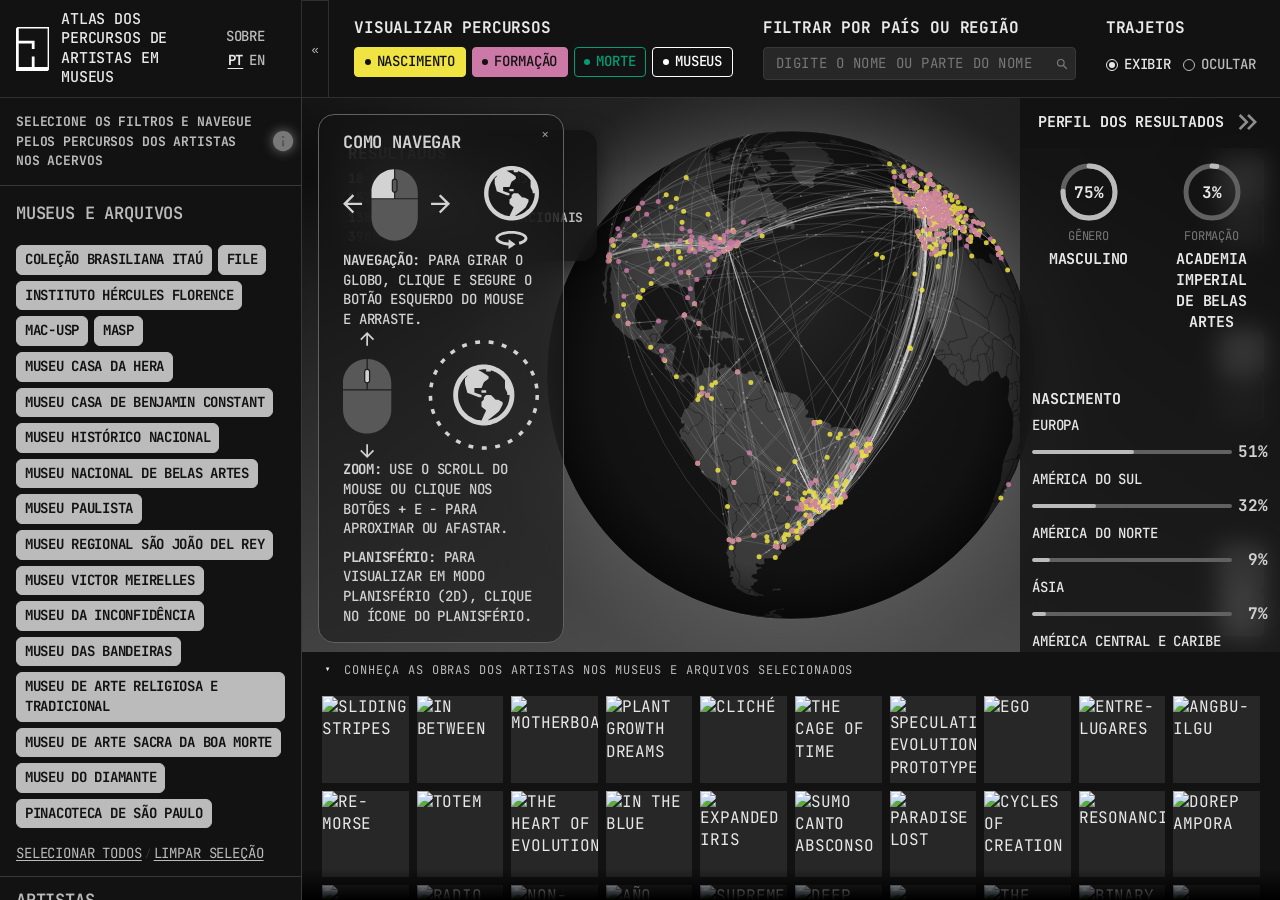
==== atlas-acervos-digitais/index.html @ a4da2c8e "build 2026-07-18.08" ====
<!DOCTYPE html>
<html lang="pt-BR">
  <head>
    <meta charset="UTF-8" />
    <meta name="viewport" content="width=device-width, initial-scale=1.0" />
    <title>Atlas dos Percursos Artísticos — Acervos Digitais e Pesquisa | FAU-USP</title>
    <meta name="description" content="Mapa interativo de criadores da base Meta-Acervos (FAU-USP). Explore nascimento, morte e local de estudo dos criadores sobre um mapa-múndi." />
    
    <!-- Open Graph / Facebook -->
    <meta property="og:type" content="website" />
    <meta property="og:url" content="https://www.acervosdigitais.fau.usp.br/atlas/" />
    <meta property="og:title" content="Atlas dos Percursos Artísticos — Acervos Digitais e Pesquisa | FAU-USP" />
    <meta property="og:description" content="Mapa interativo de criadores da base Meta-Acervos (FAU-USP). Explore nascimento, morte e local de estudo dos criadores sobre um mapa-múndi." />
    <meta property="og:image" content="https://www.acervosdigitais.fau.usp.br/atlas/mapa-3d.png" />
    <meta property="og:image:width" content="902" />
    <meta property="og:image:height" content="902" />
    
    <!-- Twitter -->
    <meta property="twitter:card" content="summary_large_image" />
    <meta property="twitter:url" content="https://www.acervosdigitais.fau.usp.br/atlas/" />
    <meta property="twitter:title" content="Atlas dos Percursos Artísticos — Acervos Digitais e Pesquisa | FAU-USP" />
    <meta property="twitter:description" content="Mapa interativo de criadores da base Meta-Acervos (FAU-USP). Explore nascimento, morte e local de estudo dos criadores sobre um mapa-múndi." />
    <meta property="twitter:image" content="https://www.acervosdigitais.fau.usp.br/atlas/mapa-3d.png" />
    
    <link rel="icon" href="https://www.acervosdigitais.fau.usp.br/wp-content/uploads/2024/02/cropped-cropped-cropped-AD_bmini-1-32x32.jpg" sizes="32x32" />
    <link rel="icon" href="https://www.acervosdigitais.fau.usp.br/wp-content/uploads/2024/02/cropped-cropped-cropped-AD_bmini-1-192x192.jpg" sizes="192x192" />
    <link rel="apple-touch-icon" href="https://www.acervosdigitais.fau.usp.br/wp-content/uploads/2024/02/cropped-cropped-cropped-AD_bmini-1-180x180.jpg" />
    <meta name="msapplication-TileImage" content="https://www.acervosdigitais.fau.usp.br/wp-content/uploads/2024/02/cropped-cropped-cropped-AD_bmini-1-270x270.jpg" />
    <link rel="preconnect" href="https://fonts.googleapis.com" />
    <link rel="preconnect" href="https://fonts.gstatic.com" crossorigin />
    <link href="https://fonts.googleapis.com/css2?family=Roboto+Mono:ital,wght@0,100..700;1,100..700&display=swap" rel="stylesheet" />
    <script type="module" crossorigin src="./assets/index-ChzCYcww.js"></script>
    <link rel="stylesheet" crossorigin href="./assets/index-DRXQv7dc.css">
  </head>
  <body>
    <div id="app"></div>
  </body>
</html>
---- atlas-acervos-digitais/assets/index-DRXQv7dc.css ----
@charset "UTF-8";@import"https://fonts.googleapis.com/css2?family=JetBrains+Mono:ital,wght@0,100..800;1,100..800&display=swap";.world-map-wrap.svelte-lo9tgu{width:100%;height:100%;overflow:hidden;position:relative}.world-map.svelte-lo9tgu{display:block;width:100%;height:100%;touch-action:none}.world-map--bg.svelte-lo9tgu{position:absolute;top:0;right:0;bottom:0;left:0;pointer-events:none}.world-map--fg.svelte-lo9tgu{position:relative;cursor:grab}.world-map--fg.svelte-lo9tgu:active{cursor:grabbing}.world-map--locked.svelte-lo9tgu{cursor:default}.world-map--fg.is-hovering.svelte-lo9tgu{cursor:pointer}.world-map--fg.is-dragging.svelte-lo9tgu{cursor:grabbing}.world-map--fg.is-morphing.svelte-lo9tgu{cursor:progress}.map-vignette.svelte-lo9tgu,.map-gradient-top.svelte-lo9tgu,.map-gradient-left.svelte-lo9tgu{position:absolute;pointer-events:none;z-index:3}.map-vignette.svelte-lo9tgu{top:0;right:0;bottom:0;left:0;background:radial-gradient(ellipse 70% 60% at 60% 50%,transparent 30%,var(--bg-vignette-left) 100%)}.map-gradient-top.svelte-lo9tgu{top:0;left:0;right:0;height:80px;background:linear-gradient(to bottom,var(--bg-vignette-top) 0%,transparent 100%);opacity:.5}.map-gradient-left.svelte-lo9tgu{top:0;left:0;bottom:0;width:200px;background:linear-gradient(to right,var(--bg-vignette-left) 0%,transparent 100%);opacity:.5}.autocomplete-section.svelte-1b0p750{border-top:1px solid var(--bg-hl);padding:.75rem 1rem;flex-shrink:0}.section-header.svelte-1b0p750{display:flex;justify-content:space-between;align-items:baseline;margin-bottom:.5rem}.section-title.svelte-1b0p750{font-size:var(--font-size-2xl);font-weight:var(--font-weight-semibold);letter-spacing:var(--letter-spacing-tight);color:var(--txt-l)}.section-subtitle.svelte-1b0p750{font-size:var(--font-size-2xs);font-weight:var(--font-weight-md);letter-spacing:var(--letter-spacing-narrow);color:var(--txt-hl)}.clear-btn.svelte-1b0p750{all:unset;font-size:var(--font-size-2xs);color:var(--txt-hl);cursor:pointer;line-height:var(--line-height-none)}.clear-btn.svelte-1b0p750:hover{color:var(--txt)}.autocomplete.svelte-1b0p750{position:relative}.autocomplete__input.svelte-1b0p750{all:unset;display:block;width:100%;box-sizing:border-box;padding:.45rem 2rem .45rem .6rem;border:1px solid var(--bg-hl);border-radius:.25rem;font-family:var(--font-family-base);font-size:var(--font-size-md);letter-spacing:var(--letter-spacing-wide);text-transform:uppercase;color:var(--neutral-40);background:var(--bg-m);cursor:text}.autocomplete__input.svelte-1b0p750::placeholder{color:var(--txt-hl);text-transform:uppercase}.autocomplete__input.svelte-1b0p750:focus{border-color:var(--txt-l);outline:none}.autocomplete__icon.svelte-1b0p750{position:absolute;right:.5rem;top:50%;transform:translateY(-50%);color:var(--txt-hl);pointer-events:none;display:flex;align-items:center;line-height:0}.autocomplete__input--active.svelte-1b0p750{background:var(--txt);color:var(--bg);border-color:var(--txt)}.autocomplete__dropdown.svelte-1b0p750{position:absolute;top:calc(100% + 2px);left:0;right:0;z-index:200;background:var(--bg);border:1px solid var(--txt-l);border-radius:.25rem;list-style:none;max-height:180px;overflow-y:auto;scrollbar-width:thin;scrollbar-color:var(--bg-hl) transparent}.autocomplete__option.svelte-1b0p750{all:unset;display:block;width:100%;box-sizing:border-box;padding:.35rem .6rem;font-size:var(--font-size-xs);letter-spacing:var(--letter-spacing-wide);text-transform:uppercase;color:var(--txt-l);cursor:pointer}.autocomplete__option.svelte-1b0p750:hover{background:var(--bg-l);color:var(--txt)}.autocomplete__option--selected.svelte-1b0p750{background:var(--txt);color:var(--bg)}.autocomplete__option--selected.svelte-1b0p750:hover{background:var(--txt-l)}.chips.svelte-1b0p750{display:flex;flex-wrap:wrap;gap:.3rem;margin-bottom:.4rem}.chip.svelte-1b0p750{display:inline-flex;align-items:center;gap:.25rem;padding:.15rem .4rem;background:var(--txt);color:var(--bg);border-radius:.2rem;font-size:var(--font-size-xs);font-family:var(--font-family-base);letter-spacing:var(--letter-spacing-wide);text-transform:uppercase;line-height:var(--line-height-normal)}.chip__remove.svelte-1b0p750{all:unset;font-size:var(--font-size-2xs);cursor:pointer;opacity:.7;line-height:var(--line-height-none)}.chip__remove.svelte-1b0p750:hover{opacity:1}.header-bar.svelte-oiwvqb{display:flex;align-items:flex-start;gap:30px;flex:1;flex-wrap:nowrap;min-width:0}.header-section.svelte-oiwvqb{display:flex;flex-direction:column;gap:8px;flex-shrink:0}.header-section--locality.svelte-oiwvqb{flex:0 1 345px;min-width:150px;flex-shrink:1;width:100%}.header-section__label.svelte-oiwvqb{font-size:var(--font-size-xl);font-weight:var(--font-weight-bold);line-height:var(--line-height-normal);letter-spacing:var(--letter-spacing-tight);color:var(--chrome-txt);white-space:nowrap}.header-bar__pills.svelte-oiwvqb{display:flex;align-items:center;gap:6px}.pill.svelte-oiwvqb{all:unset;display:inline-flex;align-items:center;gap:6px;padding:.25rem .6rem;border-radius:.25rem;border:1.5px solid var(--accent);font-family:var(--font-family-base);font-weight:var(--font-weight-medium);font-size:var(--font-size-md);line-height:var(--line-height-normal);letter-spacing:var(--letter-spacing-tight);color:var(--accent);cursor:pointer;white-space:nowrap;transition:background .12s,color .12s,border-color .12s;box-sizing:border-box}.pill.svelte-oiwvqb:not(.pill--active):hover{border-color:var(--accent-hover);color:var(--accent-hover)}.pill.svelte-oiwvqb:not(.pill--active):hover .pill__dot:where(.svelte-oiwvqb){background:var(--accent-hover)}.pill--active.svelte-oiwvqb{background-color:var(--accent);border-color:var(--accent);color:var(--color-black)}.pill--active.svelte-oiwvqb:hover{background-color:var(--accent-hover);border-color:var(--accent-hover);color:var(--color-black)}.pill--active.svelte-oiwvqb .pill__dot:where(.svelte-oiwvqb){background:var(--color-black)}.pill__dot.svelte-oiwvqb{width:6px;height:6px;border-radius:50%;background:var(--accent);flex-shrink:0;transition:background .12s}.header-bar__locality.svelte-oiwvqb{display:flex;align-items:center;gap:6px}.header-bar__locality.svelte-oiwvqb .autocomplete-section{border-top:none;padding:0}.header-bar__locality.svelte-oiwvqb .section-header{display:none}.header-bar__locality.svelte-oiwvqb .autocomplete__input{font-size:var(--font-size-md);padding:.35rem .75rem}.locality-clear.svelte-oiwvqb{all:unset;cursor:pointer;color:var(--chrome-txt-l);font-size:var(--font-size-md);line-height:1;flex-shrink:0}.locality-clear.svelte-oiwvqb:hover{color:var(--chrome-txt)}.trajectory-group.svelte-oiwvqb{display:flex;align-items:center;gap:12px;margin-top:8px}.trajectory-option.svelte-oiwvqb{all:unset;display:inline-flex;align-items:center;gap:6px;font-family:var(--font-family-base);font-weight:var(--font-weight-medium);font-size:var(--font-size-md);line-height:var(--line-height-normal);letter-spacing:var(--letter-spacing-tight);text-transform:uppercase;color:var(--chrome-txt-l);cursor:pointer;white-space:nowrap}.trajectory-option.svelte-oiwvqb:hover,.trajectory-option--active.svelte-oiwvqb{color:var(--chrome-txt)}.trajectory-dot.svelte-oiwvqb{position:relative;width:12px;height:12px;border-radius:50%;border:1.5px solid var(--txt-l);box-sizing:border-box;background:transparent;flex-shrink:0;transition:border-color .12s,background .12s}.trajectory-dot.svelte-oiwvqb:after{content:"";position:absolute;top:2px;right:2px;bottom:2px;left:2px;border-radius:50%;background:transparent;transition:background .12s}.trajectory-option--active:where(.svelte-oiwvqb) .trajectory-dot.svelte-oiwvqb{border-color:currentColor}.trajectory-option--active:where(.svelte-oiwvqb) .trajectory-dot.svelte-oiwvqb:after{background:currentColor}.mobile-header.svelte-olbu9h{display:flex;align-items:center;gap:12px;height:var(--menu-height);padding:0 20px;background:var(--chrome-bg);border-bottom:1px solid rgba(255,255,255,.12);flex-shrink:0}.mobile-header__logo.svelte-olbu9h{height:40px;width:auto;display:block;flex-shrink:0}.mobile-header__brand-text.svelte-olbu9h{display:flex;flex-direction:column;gap:2px;flex:1;min-width:0}.mobile-header__title.svelte-olbu9h{font-size:var(--font-size-sm);font-weight:var(--font-weight-bold);line-height:var(--line-height-snug);letter-spacing:var(--letter-spacing-tight);color:var(--chrome-txt);white-space:normal;overflow:hidden;text-overflow:ellipsis;max-width:180px}.mobile-header__actions.svelte-olbu9h{display:flex;flex-direction:column;align-items:flex-end;gap:4px;flex-shrink:0}.mobile-header__action-btn.svelte-olbu9h{all:unset;font-size:var(--font-size-sm);font-weight:var(--font-weight-medium);line-height:var(--line-height-normal);letter-spacing:var(--letter-spacing-tight);color:var(--chrome-txt-l);cursor:pointer;white-space:nowrap}.mobile-header__action-btn.svelte-olbu9h:hover{color:var(--chrome-txt)}.mobile-header__lang.svelte-olbu9h{display:flex;gap:6px}.mobile-header__lang-btn.svelte-olbu9h{all:unset;font-size:var(--font-size-sm);font-weight:var(--font-weight-medium);letter-spacing:var(--letter-spacing-tight);color:var(--chrome-txt-l);cursor:pointer}.mobile-header__lang-btn.svelte-olbu9h:hover{color:var(--chrome-txt)}.mobile-header__lang-btn--active.svelte-olbu9h{color:var(--chrome-txt);font-weight:var(--font-weight-bold);text-decoration:underline;text-underline-offset:3px}.filter-accordion.svelte-2ofwc{display:flex;flex-direction:column;width:100%;background:var(--bg)}.accordion-section.svelte-2ofwc{display:flex;flex-direction:column;border-bottom:1px solid var(--bg-hl)}.accordion-section.svelte-2ofwc.accordion-section--open{flex:1;min-height:0}.accordion-header.svelte-2ofwc{all:unset;box-sizing:border-box;display:flex;align-items:center;justify-content:space-between;gap:12px;height:52px;flex-shrink:0;padding:0 20px;cursor:pointer;background:var(--bg);transition:background .12s}.accordion-header.svelte-2ofwc:hover{background:var(--bg-l)}.accordion-header__label.svelte-2ofwc{font-family:var(--font-family-base);font-size:var(--font-size-sm);font-weight:var(--font-weight-bold);letter-spacing:.02em;text-transform:uppercase;color:var(--txt);white-space:nowrap;overflow:hidden;text-overflow:ellipsis}.accordion-header__toggle.svelte-2ofwc{display:flex;align-items:center;justify-content:center;width:24px;height:24px;flex-shrink:0;border:1px solid var(--txt-l);border-radius:50%;color:var(--txt-l);position:relative}.accordion-header.svelte-2ofwc:hover .accordion-header__toggle:where(.svelte-2ofwc){border-color:var(--txt);color:var(--txt)}.icon-plus.svelte-2ofwc,.icon-minus.svelte-2ofwc{position:relative;width:10px;height:10px;display:block}.icon-plus.svelte-2ofwc:before,.icon-plus.svelte-2ofwc:after,.icon-minus.svelte-2ofwc:before{content:"";position:absolute;background:currentColor}.icon-plus.svelte-2ofwc:before,.icon-minus.svelte-2ofwc:before{top:50%;left:0;width:100%;height:1.5px;transform:translateY(-50%)}.icon-plus.svelte-2ofwc:after{left:50%;top:0;height:100%;width:1.5px;transform:translate(-50%)}.accordion-panel.svelte-2ofwc{flex:1;min-height:0;overflow-y:auto;scrollbar-width:thin;scrollbar-color:var(--bg-hl) transparent}.toggle-group.svelte-1539pur{display:flex;flex-wrap:wrap;gap:6px}.toggle-group--list.svelte-1539pur{flex-wrap:nowrap;flex-direction:column;overflow-y:auto;scrollbar-width:thin;scrollbar-color:var(--bg-hl) transparent;padding:.75rem 1rem}.pill.svelte-1539pur{all:unset;display:inline-block;padding:.25rem .5rem;border-radius:.375rem;border:1.5px solid var(--pill-bg);color:var(--pill-bg);font-size:var(--font-size-md);font-weight:var(--font-weight-bold);letter-spacing:var(--letter-spacing-tighter);cursor:pointer;box-sizing:border-box;transition:background .1s,color .1s,border-color .1s}.pill.svelte-1539pur:hover{border-color:var(--pill-bgh);color:var(--pill-bgh)}.pill--dim.svelte-1539pur{opacity:.32}.pill.svelte-1539pur:disabled{cursor:not-allowed}.pill.svelte-1539pur:disabled:hover{border-color:var(--pill-bg);color:var(--pill-bg)}.toggle-group--list.svelte-1539pur .pill:where(.svelte-1539pur){width:100%;text-align:left}.pill--active.svelte-1539pur{background:var(--pill-bg);border-color:var(--pill-bg);color:var(--pill-txt)}.pill--active.svelte-1539pur:hover{background:var(--pill-bgh);border-color:var(--pill-bgh);color:var(--pill-txt)}.acervo-filter.svelte-10y05q2{display:flex;flex-direction:column}.acervo-filter.svelte-10y05q2 .toggle-group{padding:.75rem 1rem}.acervo-filter__header.svelte-10y05q2{padding:1rem 1rem .5rem;flex-shrink:0}.acervo-filter__title.svelte-10y05q2{font-size:var(--font-size-2xl);font-weight:var(--font-weight-semibold);letter-spacing:var(--letter-spacing-tight);color:var(--txt-l)}.acervo-filter__shortcuts.svelte-10y05q2{display:flex;align-items:center;gap:3px;padding:.25rem 1rem .75rem}.shortcut.svelte-10y05q2{all:unset;font-size:var(--font-size-md);letter-spacing:var(--letter-spacing-tight);color:var(--txt-l);cursor:pointer;text-decoration:underline;text-underline-offset:2px}.shortcut.svelte-10y05q2:hover{color:var(--txt)}.shortcut-sep.svelte-10y05q2{font-size:var(--font-size-2xs);color:var(--bg-hl)}.gender-filter.svelte-1d5uw5d{border-top:1px solid var(--bg-hl);padding:.75rem 1rem;flex-shrink:0}.section-header.svelte-1d5uw5d{margin-bottom:.5rem}.section-title.svelte-1d5uw5d{font-size:var(--font-size-2xl);font-weight:var(--font-weight-semibold);letter-spacing:var(--letter-spacing-tight);color:var(--txt-l)}.sidebar-filters.svelte-6o5ral{display:flex;flex-direction:column;flex:1;min-height:0;overflow-y:auto;scrollbar-width:thin;scrollbar-color:var(--bg-hl) transparent}.projection-toggle.svelte-1pvs2dz{display:flex;flex-direction:column;gap:2px;pointer-events:none}.map-btn.svelte-1pvs2dz{width:44px;height:44px;display:flex;align-items:center;justify-content:center;background:transparent;border:2px solid var(--neutral-10);border-radius:5.4px;color:var(--neutral-10);cursor:pointer;pointer-events:auto;transition:color .12s,border-color .12s,background-color .12s;-webkit-backdrop-filter:blur(3.6px);backdrop-filter:blur(3.6px)}.map-btn.svelte-1pvs2dz:hover{color:var(--neutral-30);border-color:var(--neutral-30)}.map-btn--active.svelte-1pvs2dz{background:var(--neutral-10);border-color:var(--neutral-10);color:var(--color-black)}.map-btn--active.svelte-1pvs2dz:hover{background:var(--neutral-30);border-color:var(--neutral-30);color:var(--color-black)}.zoom-buttons.svelte-j3q18o{display:flex;flex-direction:column;gap:2px;pointer-events:none}.zoom-btn.svelte-j3q18o{width:44px;height:44px;display:flex;align-items:center;justify-content:center;background:var(--color-white);border:none;border-radius:5.28px;color:var(--color-black);cursor:pointer;pointer-events:auto;backdrop-filter:blur(3.52px);-webkit-backdrop-filter:blur(3.52px);transition:background .12s}.zoom-btn.svelte-j3q18o:hover{background:var(--neutral-30)}.zoom-btn.svelte-j3q18o:active{background:var(--neutral-10)}.sidebar.svelte-181dlmc{width:var(--sidebar-width, 365px);flex-shrink:0;border-right:1px solid var(--bg-hl);background:var(--bg-side);display:flex;flex-direction:column;position:relative}@media(min-width:760px){.sidebar.svelte-181dlmc{transition:width .2s ease-out,border-color .2s;overflow:visible}.sidebar.svelte-181dlmc:not(.sidebar--open){width:0;border-right-color:transparent}}@media(max-width:759px){.sidebar.svelte-181dlmc{position:fixed;top:0;right:0;bottom:0;left:0;width:280px;z-index:100;transform:translate(-100%);transition:transform .2s ease-out;border-right:1px solid var(--bg-hl);box-shadow:0 2px 8px #00000026}.sidebar.svelte-181dlmc.sidebar--open{transform:translate(0)}}.sidebar__inner.svelte-181dlmc{flex:1;min-width:0;min-height:0;overflow:hidden;display:flex;flex-direction:column}.sidebar__brand.svelte-181dlmc{display:flex;align-items:center;gap:12px;height:var(--menu-height);padding:0 0 0 16px;background:var(--chrome-bg);border-bottom:1px solid rgba(255,255,255,.12);flex-shrink:0}.sidebar__logo.svelte-181dlmc{height:44px;width:auto;display:block;flex-shrink:0}.sidebar__brand-text.svelte-181dlmc{display:flex;flex-direction:column;gap:2px;flex:1;min-width:0;text-decoration:none}.sidebar__brand-title.svelte-181dlmc{font-size:var(--font-size-lg);font-weight:var(--font-weight-medium);line-height:var(--line-height-snug);letter-spacing:var(--letter-spacing-tight);color:var(--chrome-txt)}.sidebar__brand-actions.svelte-181dlmc{display:flex;flex-direction:column;align-items:flex-end;gap:4px;flex-shrink:0;margin-right:36px}.sidebar__action-btn.svelte-181dlmc{all:unset;font-size:var(--font-size-md);font-weight:var(--font-weight-medium);line-height:var(--line-height-normal);letter-spacing:var(--letter-spacing-tight);color:var(--chrome-txt-l);cursor:pointer;white-space:nowrap}.sidebar__action-btn.svelte-181dlmc:hover{color:var(--chrome-txt)}.sidebar__lang.svelte-181dlmc{display:flex;gap:6px}.sidebar__lang-btn.svelte-181dlmc{all:unset;font-size:var(--font-size-md);font-weight:var(--font-weight-medium);letter-spacing:var(--letter-spacing-tight);color:var(--chrome-txt-l);cursor:pointer}.sidebar__lang-btn.svelte-181dlmc:hover{color:var(--chrome-txt)}.sidebar__lang-btn--active.svelte-181dlmc{color:var(--chrome-txt);font-weight:var(--font-weight-bold);text-decoration:underline;text-underline-offset:3px}.sidebar__header.svelte-181dlmc{display:none;position:sticky;top:0;background:var(--bg);border-bottom:1px solid var(--bg-hl);z-index:10;padding:.5rem}@media(max-width:759px){.sidebar__header.svelte-181dlmc{display:flex;align-items:center;justify-content:flex-end}}.sidebar__close.svelte-181dlmc{background:none;border:none;font-size:var(--font-size-2xl);color:var(--txt);cursor:pointer;padding:.5rem .75rem;display:flex;align-items:center;justify-content:center}.sidebar__close.svelte-181dlmc:hover{opacity:.7}.sidebar__intro.svelte-181dlmc{display:none;align-items:center;gap:0;border-bottom:1px solid var(--bg-hl);flex-shrink:0}@media(min-width:760px){.sidebar__intro.svelte-181dlmc{display:flex}}.sidebar__description.svelte-181dlmc{font-family:var(--font-family-base);font-size:var(--font-size-sm);font-weight:var(--font-weight-bold);line-height:var(--line-height-relaxed);letter-spacing:var(--letter-spacing-tight);color:var(--txt-l);text-transform:uppercase;margin:0;flex:1;padding:.875rem 0 .875rem 1rem}.sidebar__info-btn.svelte-181dlmc{all:unset;font-size:var(--font-size-md);color:var(--txt-hl);cursor:pointer;line-height:var(--line-height-none);display:flex;align-items:center;justify-content:center;width:28px;flex-shrink:0;padding:.875rem .25rem}.sidebar__info-btn.svelte-181dlmc:hover{color:var(--txt)}.sidebar__info-btn--active.svelte-181dlmc svg{filter:drop-shadow(0 0 6px var(--txt-hl))}.sidebar__collapse-btn.svelte-181dlmc{position:absolute;right:-28px;top:0;height:var(--menu-height);width:28px;background:var(--chrome-bg);border:1px solid rgba(255,255,255,.12);border-radius:0;color:var(--chrome-txt-l);cursor:pointer;display:flex;align-items:center;justify-content:center;font-size:var(--font-size-sm);z-index:10;flex-shrink:0}@media(max-width:759px){.sidebar__collapse-btn.svelte-181dlmc{display:none}}.sidebar__collapse-btn.svelte-181dlmc:hover{color:var(--chrome-txt);border-color:#ffffff4d}.sidebar__content.svelte-181dlmc{display:flex;flex-direction:column;flex:1;overflow-y:auto;scrollbar-width:thin;scrollbar-color:var(--bg-hl) transparent}.artist-card.svelte-i7ent7{position:absolute;bottom:calc(var(--artwork-strip-inset, 0px) + 16px);right:16px;z-index:20;width:360px;max-width:calc(100vw - 32px);max-height:calc(100vh - var(--menu-height) - var(--artwork-strip-inset, 0px) - 32px);display:flex;flex-direction:column;background:var(--bg-c);color:var(--txt);border:1px solid var(--bg-hl);box-shadow:0 8px 24px #00000080;-webkit-backdrop-filter:blur(10px);backdrop-filter:blur(10px);border-radius:16px;overflow:hidden}.artist-card__header.svelte-i7ent7{display:flex;align-items:flex-start;justify-content:space-between;gap:8px;padding:14px 14px 10px;flex-shrink:0}.artist-card__name.svelte-i7ent7{margin:0;font-size:var(--font-size-2xl);font-weight:var(--font-weight-bold);letter-spacing:var(--letter-spacing-tight);line-height:var(--line-height-tight)}.artist-card__close.svelte-i7ent7{all:unset;color:var(--txt-hl);font-size:var(--font-size-2xl);line-height:var(--line-height-none);cursor:pointer;flex-shrink:0;margin-top:1px}.artist-card__close.svelte-i7ent7:hover{color:var(--txt)}.artist-card__body.svelte-i7ent7{padding:0 14px 14px;overflow-y:auto;scrollbar-width:thin;scrollbar-color:var(--bg-hl) transparent}.section.svelte-i7ent7{padding:10px 0}.section__label.svelte-i7ent7{margin:0 0 5px;font-size:var(--font-size-xl);font-weight:var(--font-weight-bold);letter-spacing:var(--letter-spacing-tight);text-transform:uppercase;color:var(--txt-hl)}.section__row.svelte-i7ent7{display:flex;align-items:flex-start;justify-content:space-between;gap:8px}.section__left.svelte-i7ent7{display:flex;align-items:flex-start;gap:6px;min-width:0}.section__dot.svelte-i7ent7{flex-shrink:0;font-size:var(--font-size-xs);margin-top:3px;line-height:var(--line-height-none)}.section__text.svelte-i7ent7{margin:0;font-size:var(--font-size-lg);font-weight:var(--font-weight-regular);letter-spacing:var(--letter-spacing-tight);color:var(--txt);line-height:var(--line-height-normal)}.section__right.svelte-i7ent7{display:flex;flex-direction:column;align-items:flex-end;gap:4px;flex-shrink:0;padding-top:2px}.section__precision-label.svelte-i7ent7{font-size:var(--font-size-xs);font-weight:var(--font-weight-bold);letter-spacing:var(--letter-spacing-tight);text-transform:uppercase;color:var(--confidence-alta);white-space:nowrap;line-height:var(--line-height-normal);text-align:right}.badge.svelte-i7ent7{font-size:var(--font-size-xs);font-weight:var(--font-weight-bold);letter-spacing:var(--letter-spacing-tight);text-transform:uppercase;padding:3px 12px;height:18.7px;border-radius:68px;border:1px solid;white-space:nowrap;line-height:var(--line-height-normal);box-sizing:border-box;display:inline-flex;align-items:center}.artwork-list.svelte-i7ent7{list-style:none;margin:0;padding:0}.artwork.svelte-i7ent7{margin-bottom:5px;font-size:var(--font-size-md);font-weight:var(--font-weight-regular);letter-spacing:var(--letter-spacing-tight);line-height:var(--line-height-normal);color:var(--txt-l)}.artwork.svelte-i7ent7 a:where(.svelte-i7ent7){color:var(--txt-l);text-decoration:underline;text-underline-offset:2px}.artwork.svelte-i7ent7 a:where(.svelte-i7ent7):hover{color:var(--txt)}.artwork__title.svelte-i7ent7{text-decoration:underline;text-underline-offset:2px}.artwork__museum.svelte-i7ent7{color:var(--txt-hl)}.confidence-disclaimer.svelte-i7ent7{margin:8px 0 0;font-size:var(--font-size-2xs);font-weight:var(--font-weight-medium);letter-spacing:var(--letter-spacing-tight);text-transform:uppercase;color:var(--disclaimer);line-height:var(--line-height-normal)}.artwork-strip.svelte-jcf2wa{position:absolute;left:0;right:0;bottom:0;background:var(--bg);color:var(--txt);pointer-events:auto;height:auto;max-height:248px;display:flex;flex-direction:column;overflow:hidden;box-sizing:border-box;z-index:5;transition:height .2s ease-out}.artwork-strip--collapsed.svelte-jcf2wa{height:36px}.artwork-strip--mobile.svelte-jcf2wa{left:auto;right:12px;bottom:12px;width:auto;max-width:calc(100% - 24px);border-radius:8px;border:1px solid var(--bg-hl);box-shadow:0 6px 20px #00000073;height:65px}.artwork-strip--mobile.artwork-strip--collapsed.svelte-jcf2wa{height:31px}.artwork-strip--mobile.svelte-jcf2wa .artwork-strip__header:where(.svelte-jcf2wa){height:31px;padding:0 12px;font-size:var(--font-size-xs)}.artwork-strip--mobile.svelte-jcf2wa .artwork-strip__grid:where(.svelte-jcf2wa){grid-template-columns:none;grid-auto-flow:column;grid-auto-columns:34px;padding:4px 12px 6px}.artwork-strip--mobile.svelte-jcf2wa .artwork-strip__scroll:where(.svelte-jcf2wa){overflow-x:auto;overflow-y:hidden}.artwork-strip__header.svelte-jcf2wa{all:unset;display:flex;align-items:center;gap:10px;height:36px;padding:0 20px;cursor:pointer;color:var(--txt-l);font-size:var(--font-size-xs);letter-spacing:var(--letter-spacing-wider);text-transform:uppercase;flex-shrink:0;box-sizing:border-box}.artwork-strip__header.svelte-jcf2wa:hover{color:var(--txt)}.artwork-strip__header.svelte-jcf2wa:focus-visible{outline:2px solid var(--txt);outline-offset:-2px}.artwork-strip__chevron.svelte-jcf2wa{display:inline-block;width:12px;text-align:center;color:var(--txt);transform:rotate(0);transition:transform .2s ease-out}.artwork-strip__chevron--collapsed.svelte-jcf2wa{transform:rotate(-90deg)}.artwork-strip__label.svelte-jcf2wa{white-space:nowrap;overflow:hidden;text-overflow:ellipsis}.artwork-strip__body.svelte-jcf2wa{flex:1 1 auto;overflow:hidden;display:flex;flex-direction:column}.artwork-strip__scroll.svelte-jcf2wa{position:relative;flex:1 1 auto;overflow-y:auto;overflow-x:hidden;scrollbar-width:thin;scrollbar-color:var(--bg-hl) transparent}.artwork-strip__scroll.svelte-jcf2wa:after{content:"";position:sticky;bottom:0;left:0;right:0;display:block;height:50px;margin-top:-50px;background:linear-gradient(180deg,#0000 38.46%,#000);pointer-events:none;opacity:1;transition:opacity .12s linear}.artwork-strip__scroll.svelte-jcf2wa.artwork-strip__scroll--at-bottom:after{opacity:0}.artwork-strip__grid.svelte-jcf2wa{display:grid;grid-template-columns:repeat(auto-fill,minmax(80px,1fr));gap:8px;padding:8px 20px 16px;margin:0;list-style:none}.artwork.svelte-jcf2wa{aspect-ratio:1 / 1}.artwork__btn.svelte-jcf2wa{all:unset;display:block;width:100%;height:100%;cursor:pointer;box-sizing:border-box}.artwork__btn.svelte-jcf2wa:hover .artwork__img:where(.svelte-jcf2wa){outline:2px solid var(--txt)}.artwork__btn.svelte-jcf2wa:focus-visible{outline:2px solid var(--txt);outline-offset:2px}.artwork__img.svelte-jcf2wa{width:100%;height:100%;object-fit:cover;background:var(--bg-l);display:block;transition:outline .1s,opacity .18s}.artwork__img.svelte-jcf2wa.artwork__img--loaded{animation:svelte-jcf2wa-artwork-fadein .18s ease-out}@keyframes svelte-jcf2wa-artwork-fadein{0%{opacity:0}to{opacity:1}}.artwork__img--placeholder.svelte-jcf2wa{display:flex;align-items:center;justify-content:center;color:var(--txt-l);font-size:var(--font-size-xs)}.artwork-tip{position:fixed;z-index:100;background:var(--bg-l);color:var(--txt);border:1px solid var(--bg-hl);border-radius:4px;padding:8px 12px;max-width:220px;pointer-events:none;font-size:var(--font-size-xs);line-height:var(--line-height-normal)}.artwork-tip p.svelte-jcf2wa{margin:0}.artwork-tip__title{font-weight:var(--font-weight-semibold);margin-bottom:2px!important}.artwork-tip__year{color:var(--txt-l)}.artwork-tip__creator{margin-top:4px!important;color:var(--txt-l);font-style:italic}.artwork-tip__museum{margin-top:2px!important;font-size:var(--font-size-xs);color:var(--txt-hl)}.map-stats.svelte-1koob5r{position:absolute;top:32px;left:32px;z-index:10;display:flex;flex-direction:column;gap:0;pointer-events:none;padding:14px;background:var(--bg-c);border-radius:16px;box-shadow:0 8px 24px #00000080;-webkit-backdrop-filter:blur(10px);backdrop-filter:blur(10px);overflow:hidden;font-family:var(--font-family-base);font-style:normal;font-weight:var(--font-weight-bold);font-size:var(--font-size-sm);line-height:var(--line-height-relaxed);text-transform:uppercase;color:var(--txt-l)}.map-stats__title.svelte-1koob5r{margin:0 0 4px;font-size:var(--font-size-xl);line-height:var(--line-height-snug);text-transform:uppercase}[data-theme=light] .map-stats.svelte-1koob5r{color:#000000a3}.map-stats__line.svelte-1koob5r{margin:0}@media(max-width:768px){.map-stats.svelte-1koob5r{top:16px;left:16px;font-size:var(--font-size-xs)}.map-stats__title.svelte-1koob5r{font-size:var(--font-size-lg)}}.profile-panel.svelte-17u2s6b{position:absolute;top:0;right:0;width:260px;background:var(--bg-c);backdrop-filter:blur(12px);-webkit-backdrop-filter:blur(12px);overflow:hidden;z-index:10;font-family:var(--font-family-base);line-height:var(--line-height-normal);letter-spacing:var(--letter-spacing-tight);pointer-events:auto;max-height:calc(100% - var(--artwork-strip-inset, 0px))}.profile-panel--collapsed.svelte-17u2s6b{border-bottom-left-radius:14px;border-bottom:1px solid var(--bg-hl);border-left:1px solid var(--bg-hl);background:var(--bg-c);backdrop-filter:none;-webkit-backdrop-filter:none}.profile-panel__header.svelte-17u2s6b{display:flex;align-items:center;justify-content:center;width:100%;padding:14.4px 18px 14.4px 13px;background:var(--bg-c);border:none;color:var(--txt);font-family:var(--font-family-base);font-size:var(--font-size-lg);font-weight:var(--font-weight-bold);line-height:var(--line-height-normal);letter-spacing:var(--letter-spacing-tight);text-transform:uppercase;cursor:pointer;white-space:nowrap;gap:14.4px}.profile-panel__header.svelte-17u2s6b:hover{background:var(--bg)}.profile-panel__title.svelte-17u2s6b{font-family:var(--font-family-base);font-size:var(--font-size-lg);font-weight:var(--font-weight-bold);color:var(--txt);letter-spacing:var(--letter-spacing-tight);margin:0}.profile-panel__chevron.svelte-17u2s6b{font-size:var(--font-size-xs);flex-shrink:0}.profile-panel__chevron--open.svelte-17u2s6b{transform:scaleX(-1)}.profile-panel__content.svelte-17u2s6b{padding:12px;display:flex;flex-direction:column;gap:12px;max-height:calc(100vh - 148px - var(--artwork-strip-inset, 0px));overflow-y:auto;scrollbar-width:thin;scrollbar-color:var(--bg-hl) transparent}.profile-panel__empty.svelte-17u2s6b{font-size:var(--font-size-xs);color:var(--txt-hl);text-align:center;padding:10px 0}.profile-panel__donuts.svelte-17u2s6b{display:flex;gap:10px;justify-content:space-between;align-items:flex-start}.profile-panel__donut-item.svelte-17u2s6b{display:flex;flex-direction:column;align-items:center;gap:4px;flex:1}.donut-pct{font-size:var(--font-size-xl);font-weight:var(--font-weight-bold);font-family:inherit}.profile-panel__donut-label.svelte-17u2s6b{font-size:var(--font-size-xs);font-weight:var(--font-weight-regular);letter-spacing:var(--letter-spacing-tight);text-transform:uppercase;color:var(--txt-hl);margin:0}.profile-panel__donut-value.svelte-17u2s6b{font-size:var(--font-size-lg);font-weight:var(--font-weight-bold);letter-spacing:var(--letter-spacing-tight);text-transform:uppercase;color:var(--txt);margin:0;text-align:center;max-width:80px;word-break:break-word;-webkit-hyphens:auto;hyphens:auto}.profile-panel__bars-section.svelte-17u2s6b{display:flex;flex-direction:column;gap:6px}.profile-panel__bars-title.svelte-17u2s6b{font-size:var(--font-size-lg);font-weight:var(--font-weight-bold);letter-spacing:var(--letter-spacing-tight);text-transform:uppercase;color:var(--txt);padding-top:44px}.profile-panel__bar-item.svelte-17u2s6b{display:flex;flex-direction:column;gap:6px}.profile-panel__bar-label.svelte-17u2s6b{font-size:var(--font-size-md);font-weight:var(--font-weight-medium);letter-spacing:var(--letter-spacing-tight);text-transform:uppercase;color:var(--txt)}.profile-panel__bar-row.svelte-17u2s6b{display:flex;align-items:center;gap:6px}.profile-panel__bar-track.svelte-17u2s6b{flex:1;height:4px;background:var(--neutral-70);border-radius:2px;overflow:hidden}.profile-panel__bar-fill.svelte-17u2s6b{height:100%;background:var(--neutral-30);border-radius:2px;transition:width .3s ease-out}.profile-panel__bar-pct.svelte-17u2s6b{font-size:var(--font-size-xl);font-weight:var(--font-weight-bold);color:var(--neutral-20);white-space:nowrap;min-width:30px;text-align:right}.profile-panel__disclaimer.svelte-17u2s6b{font-size:var(--font-size-2xs);font-weight:var(--font-weight-medium);font-family:var(--font-family-base);letter-spacing:var(--letter-spacing-tight);line-height:var(--line-height-normal);text-transform:uppercase;color:var(--neutral-40);margin:0;padding-top:12px;border-top:1px solid var(--bg-hl)}@media(max-width:1024px){.profile-panel.svelte-17u2s6b{width:100%;max-width:100%;backdrop-filter:none;-webkit-backdrop-filter:none}.profile-panel__header.svelte-17u2s6b{padding:12px 12.8px;gap:12px;font-size:12px}.profile-panel__title.svelte-17u2s6b{font-size:12px}.profile-panel__chevron.svelte-17u2s6b{width:15px;height:15px}.profile-panel__content.svelte-17u2s6b{padding:12px;gap:12px;max-height:calc(100vh - 120px)}.profile-panel__donuts.svelte-17u2s6b{gap:8px}.profile-panel__donut-item.svelte-17u2s6b{gap:3px}.donut-pct{font-size:14px}.profile-panel__donut-label.svelte-17u2s6b{font-size:10px}.profile-panel__donut-value.svelte-17u2s6b{font-size:12px;max-width:70px}.profile-panel__bars-section.svelte-17u2s6b{gap:5px}.profile-panel__bars-title.svelte-17u2s6b{font-size:12px;padding-top:12px}.profile-panel__bar-item.svelte-17u2s6b{gap:4px}.profile-panel__bar-label.svelte-17u2s6b{font-size:11px}.profile-panel__bar-row.svelte-17u2s6b{gap:5px}.profile-panel__bar-pct.svelte-17u2s6b{font-size:12px;min-width:25px}.profile-panel__bar-track.svelte-17u2s6b{height:3px}}@media(max-width:640px){.profile-panel.svelte-17u2s6b{display:none}}.tutorial-box.svelte-1u2v1dz{pointer-events:auto;position:relative;background:#12121280;backdrop-filter:blur(30px);-webkit-backdrop-filter:blur(30px);border:1px solid var(--neutral-70);border-radius:16px;padding:16px 24px;width:246px;display:flex;flex-direction:column;gap:9px}.tutorial-box__title.svelte-1u2v1dz{font-size:var(--font-size-2xl);font-weight:var(--font-weight-bold);line-height:var(--line-height-normal);letter-spacing:var(--letter-spacing-tight);color:var(--neutral-20);text-transform:uppercase;margin:0;padding-right:18px}.tutorial-box__close.svelte-1u2v1dz{all:unset;position:absolute;top:12px;right:14px;font-size:var(--font-size-md);line-height:var(--line-height-none);color:#ffffff8f;cursor:pointer;transition:color .12s}.tutorial-box__close.svelte-1u2v1dz:hover{color:var(--neutral-20)}.tutorial-box__body.svelte-1u2v1dz{font-size:var(--font-size-md);font-weight:var(--font-weight-medium);line-height:var(--line-height-normal);letter-spacing:var(--letter-spacing-tight);color:var(--neutral-20)}.tutorial-box__body.svelte-1u2v1dz p{margin:0}.tutorial-box__body.svelte-1u2v1dz p+p{margin-top:9px}.tutorial-box__body.svelte-1u2v1dz strong{font-weight:var(--font-weight-bold);letter-spacing:var(--letter-spacing-tighter)}.about-backdrop.svelte-n8ytu{position:fixed;top:0;right:0;bottom:0;left:0;background:#0009;z-index:100}.about-modal.svelte-n8ytu{position:fixed;top:50%;left:50%;transform:translate(-50%,-50%);z-index:101;width:min(560px,calc(100vw - 32px));max-height:calc(100vh - 64px);overflow-y:auto;background:var(--color-black);border-radius:16px;padding:40px;box-shadow:0 0 60px #ffffff14;display:flex;flex-direction:column;gap:20px}@media(max-width:760px){.about-modal.svelte-n8ytu{padding:24px 20px;border-radius:12px}}.about-modal__close.svelte-n8ytu{position:absolute;top:16px;right:20px;background:none;border:none;color:var(--neutral-10);font-size:24px;line-height:1;cursor:pointer;padding:4px 8px;border-radius:4px;transition:color .12s}.about-modal__close.svelte-n8ytu:hover{color:var(--neutral-10)}.about-modal__title.svelte-n8ytu{font-size:13px;font-weight:700;letter-spacing:.12em;text-transform:uppercase;color:var(--txt);margin:0}.about-modal__body.svelte-n8ytu{font-size:11px;line-height:1.7;letter-spacing:.05em;text-transform:uppercase;color:var(--neutral-10);margin:0}.about-modal__link.svelte-n8ytu{color:var(--neutral-10);text-underline-offset:3px}.about-modal__link.svelte-n8ytu:hover{color:var(--neutral-30)}.about-modal__credits.svelte-n8ytu{display:grid;grid-template-columns:1fr;gap:4px;border-top:1px solid var(--neutral-60);padding-top:16px}.about-modal__credits-row.svelte-n8ytu{display:grid;grid-template-columns:auto 1fr;gap:12px;align-items:baseline}dt.svelte-n8ytu{font-size:9px;font-weight:700;letter-spacing:.1em;text-transform:uppercase;color:var(--neutral-10);white-space:nowrap}dd.svelte-n8ytu{font-size:9px;letter-spacing:.06em;text-transform:uppercase;color:var(--neutral-10);margin:0}.about-modal__logo-group.svelte-n8ytu{padding-top:24px;display:flex;gap:16px}.about-modal__logo.svelte-n8ytu{color:var(--color-white);height:32px;width:auto;opacity:.9}.about-modal__logo.svelte-n8ytu:not([src]),.about-modal__logo.svelte-n8ytu[src=""]{display:none}.theme-toggle.svelte-1kenrq5{display:flex;flex-direction:column;gap:2px;pointer-events:none}.map-btn.svelte-1kenrq5{width:44px;height:44px;display:inline-flex;align-items:center;justify-content:center;padding:0;background:transparent;border:2px solid var(--neutral-10);border-radius:5.28px;color:var(--neutral-10);cursor:pointer;pointer-events:auto;transition:color .16s ease,border-color .16s ease,background-color .16s ease,transform .16s ease;-webkit-backdrop-filter:blur(3.52px);backdrop-filter:blur(3.52px);box-shadow:none}.map-btn.svelte-1kenrq5 svg:where(.svelte-1kenrq5){width:44px;height:44px;display:block;flex-shrink:0}.map-btn.svelte-1kenrq5:hover{border-color:var(--neutral-30);color:var(--neutral-30);transform:translateY(-1px)}.map-btn.svelte-1kenrq5:focus-visible{outline:2px solid var(--neutral-30);outline-offset:2px}.map-btn--active.svelte-1kenrq5{background:var(--neutral-10);border-color:var(--neutral-10);color:var(--color-black);cursor:default}.map-btn--active.svelte-1kenrq5:hover{background:var(--neutral-30);border-color:var(--neutral-30);color:var(--color-black);transform:none}.layout.svelte-1n46o8q{display:flex;flex-direction:row;height:100vh;background:var(--bg);color:var(--txt);overflow:hidden}.main-area.svelte-1n46o8q{flex:1;min-width:0;display:flex;flex-direction:column;overflow:hidden}.header.svelte-1n46o8q{display:flex;align-items:center;gap:30px;padding:0 1.5rem 0 calc(1.5rem + 28px);height:var(--menu-height);background:var(--chrome-bg);color:var(--chrome-txt);border-bottom:1px solid rgba(255,255,255,.12);flex-shrink:0;flex-wrap:nowrap;overflow:visible}.header__controls.svelte-1n46o8q{flex:1;display:flex;align-items:center;gap:16px;flex-wrap:nowrap;min-width:0}.mobile-filters.svelte-1n46o8q{flex-shrink:0;position:relative;z-index:30;background:var(--bg);border-bottom:1px solid var(--bg-hl)}.mobile-filters--open.svelte-1n46o8q{position:absolute;top:var(--menu-height);left:0;right:0;bottom:0;z-index:60;display:flex;flex-direction:column;border-bottom:none}.mobile-filters__panel.svelte-1n46o8q{padding:0 20px 20px;overflow-y:auto;scrollbar-width:thin;scrollbar-color:var(--bg-hl) transparent}.mobile-filters__panel.svelte-1n46o8q:not(.mobile-filters__panel--header){max-height:calc(70vh - var(--menu-height))}.mobile-filters__panel--header.svelte-1n46o8q{padding-top:16px}.mobile-filters__panel--header.svelte-1n46o8q .header-bar{flex-direction:column;align-items:stretch;gap:20px;flex:none;width:100%}.mobile-filters__panel--header.svelte-1n46o8q .header-section{flex:none;width:100%;min-width:0}.mobile-filters__panel--header.svelte-1n46o8q .header-bar__pills{flex-wrap:wrap}.mobile-filters__panel--header.svelte-1n46o8q .header-section--locality{flex:none;width:100%}.mobile-filters__panel--header.svelte-1n46o8q .header-bar__locality{width:100%}.mobile-filters__panel--header.svelte-1n46o8q .trajectory-group{flex-wrap:wrap}.mobile-filters__panel--header.svelte-1n46o8q .header-section__label{white-space:normal}.content.svelte-1n46o8q{flex:1;overflow:hidden;position:relative}.map-container.svelte-1n46o8q{position:absolute;top:0;right:0;bottom:0;left:0;overflow:hidden;background:var(--bg)}.map-overlay-zoom.svelte-1n46o8q{position:absolute;bottom:calc(var(--artwork-strip-inset, 0px) + 16px);right:16px;z-index:10;pointer-events:none;display:flex;flex-direction:column;gap:8px}.map-overlay-right.svelte-1n46o8q{position:absolute;top:16px;right:16px;z-index:10;pointer-events:none;display:flex;flex-direction:column;align-items:flex-end;gap:8px;transform:translateY(44px)}.map-overlay-theme.svelte-1n46o8q{position:absolute;top:calc((100% - var(--artwork-strip-inset, 0px)) / 2);right:16px;transform:translateY(-50%);z-index:10;pointer-events:none}.tutorial-overlay.svelte-1n46o8q{position:absolute;z-index:15;pointer-events:none}.tutorial-overlay--center.svelte-1n46o8q{top:16px;left:16px}@media(max-width:759px){.tutorial-overlay--center.svelte-1n46o8q{top:50%;left:50%;transform:translate(-50%,-50%)}.tutorial-overlay--center.svelte-1n46o8q .tutorial-box{width:286px;padding:16px 20px}}.tutorial-illo.svelte-1n46o8q{display:block;margin:2px auto;max-width:100%;height:auto}.tutorial-reopen-mobile.svelte-1n46o8q{all:unset;position:absolute;left:20px;z-index:15;cursor:pointer;line-height:0;transition:filter .12s}.tutorial-reopen-mobile--active.svelte-1n46o8q svg{filter:drop-shadow(0 0 6px rgba(255,255,255,.65))}.state-message.svelte-1n46o8q{display:flex;align-items:center;justify-content:center;height:100%;font-size:var(--font-size-xs);color:var(--txt-hl)}.state-message--error.svelte-1n46o8q{color:#e44}*,*:before,*:after{box-sizing:border-box;margin:0;padding:0}:root{--color-white: #ffffff;--color-black: #121212;--color-yellow: #f0e442;--color-pink: #cc79a7;--color-green: #009e74;--neutral-10: #e8e8e8;--neutral-20: #d2d2d2;--neutral-30: #bbbbbb;--neutral-40: #a5a5a5;--neutral-50: #8e8e8e;--neutral-60: #787878;--neutral-70: #616161;--neutral-80: #4b4b4b;--neutral-90: #383838;--neutral-100: #272727;--bg: var(--color-black);--bg-side: var(--color-black);--bg-l: var(--neutral-100);--bg-c: rgba(18, 18, 18, .8);--bg-m: var(--neutral-100);--bg-hl: var(--neutral-90);--txt: var(--neutral-10);--txt-l: var(--neutral-30);--txt-hl: var(--neutral-60);--birth-color: var(--color-yellow);--death-color: var(--color-green);--edu-color: var(--color-pink);--accent: var(--color-yellow);--bg-vignette-top: var(--neutral-100);--bg-vignette-left: var(rgba(18, 18, 18, .8));--disclaimer: var(--color-white);--pill-neutral: var(--neutral-10);--pill-neutral-hover: var(--neutral-30);--confidence-alta: var(--neutral-10);--confidence-media: var(--neutral-40);--confidence-baixa: var(--neutral-60);--chrome-bg: var(--color-black);--sidebar-bg: var(--chrome-bg);--chrome-txt: var(--neutral-10);--chrome-txt-l: var(--neutral-30);--font-family-base: "JetBrains Mono", monospace;--font-size-2xs: 10px;--font-size-xs: 12px;--font-size-sm: 13px;--font-size-md: 14px;--font-size-lg: 15px;--font-size-xl: 16px;--font-size-2xl: 17px;--font-weight-regular: 400;--font-weight-medium: 500;--font-weight-semibold: 600;--font-weight-bold: 700;--line-height-none: 1;--line-height-tight: 1.2;--line-height-snug: 1.3;--line-height-normal: 1.4;--line-height-relaxed: 1.5;--letter-spacing-narrow: -.04em;--letter-spacing-tighter: -.02em;--letter-spacing-tight: -.01em;--letter-spacing-normal: 0;--letter-spacing-wide: .04em;--letter-spacing-wider: .08em;--menu-height: 98px;--sidebar-width: 365px;--pill-bg: var(--neutral-30);--pill-bgh: var(--neutral-10);--pill-txt: var(--color-black)}[data-theme=light]{--bg: var(--color-white);--bg-side: var(--neutral-10);--bg-l: var(--neutral-10);--bg-c: rgba(255, 255, 255, .85);--bg-m: var(--neutral-10);--bg-hl: var(--neutral-20);--bg-vignette-top: var(--neutral-40);--bg-vignette-left: var(--neutral-60);--txt: var(--color-black);--txt-l: var(--neutral-70);--txt-hl: var(--neutral-100);--pill-neutral: var(--color-black);--pill-neutral-hover: var(--neutral-80);--chrome-bg: var(--color-black);--sidebar-bg: var(--chrome-bg);--chrome-txt: var(--neutral-10);--chrome-txt-l: var(--neutral-30);--pill-bg: var(--neutral-70);--pill-bgh: var(--neutral-90);--confidence-alta: var(--neutral-100);--confidence-media: var(--neutral-70);--confidence-baixa: var(--neutral-40);--pill-txt: var(--color-white);--disclaimer: var(--color-black)}@media(max-width:1379px){:root{--sidebar-width: 302px}}@media(max-width:759px){:root{--sidebar-width: 0px;--menu-height: 90px}}html,body{height:100%;width:100%;overflow:hidden;background-color:var(--bg);color:var(--txt);font-family:var(--font-family-base);font-weight:var(--font-weight-regular);line-height:var(--line-height-normal);letter-spacing:var(--letter-spacing-tight);text-transform:uppercase;-webkit-font-smoothing:antialiased;-moz-osx-font-smoothing:grayscale}#app{height:100%;width:100%}.header-bar__locality .autocomplete-section{width:315px;max-width:100%}.header-bar__locality .autocomplete-section .autocomplete{width:100%}
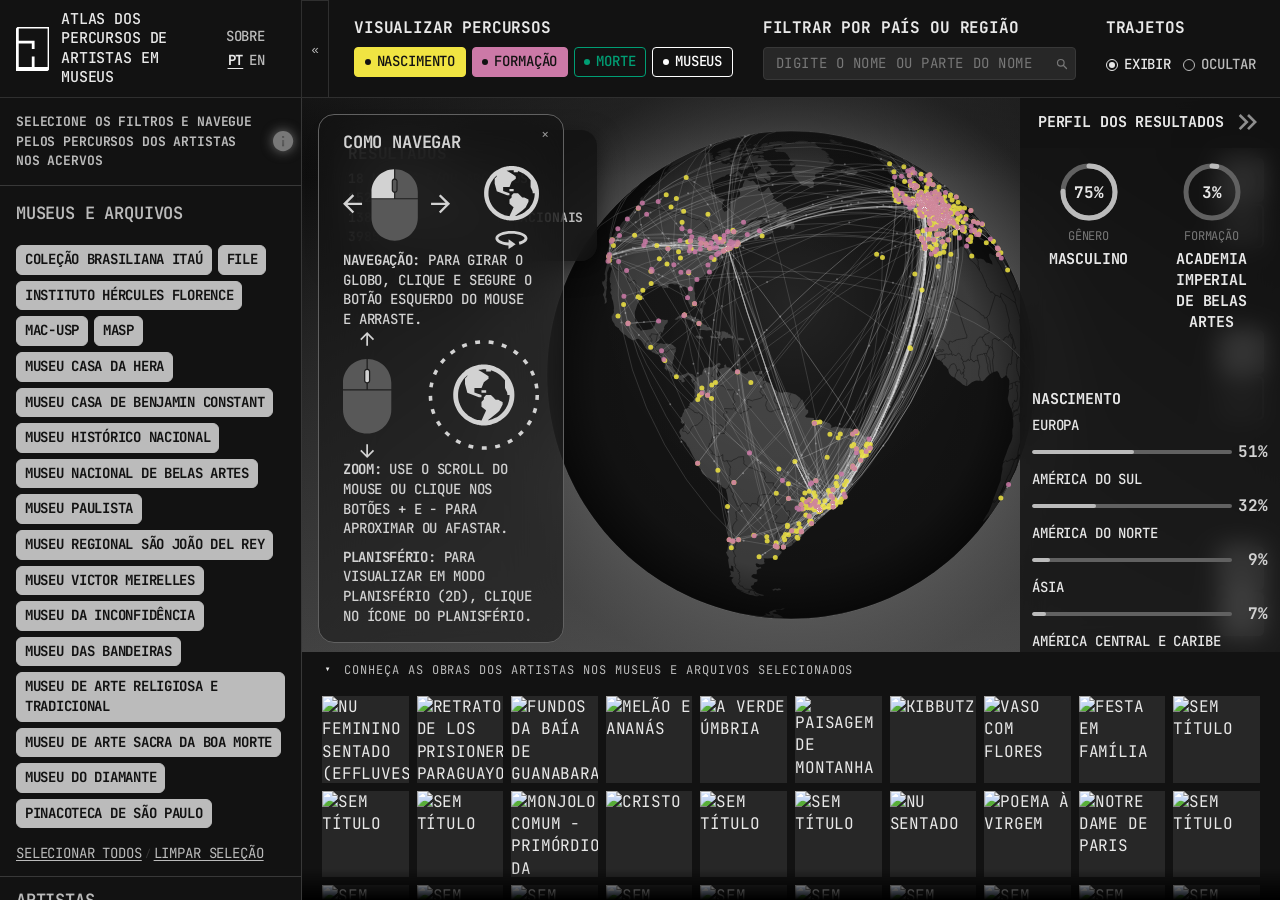
==== commit 3caac196: "build 2026-07-20.01" ====
--- a/atlas-acervos-digitais/index.html
+++ b/atlas-acervos-digitais/index.html
@@ -29,7 +29,7 @@
     <link rel="preconnect" href="https://fonts.googleapis.com" />
     <link rel="preconnect" href="https://fonts.gstatic.com" crossorigin />
     <link href="https://fonts.googleapis.com/css2?family=Roboto+Mono:ital,wght@0,100..700;1,100..700&display=swap" rel="stylesheet" />
-    <script type="module" crossorigin src="./assets/index-ChzCYcww.js"></script>
+    <script type="module" crossorigin src="./assets/index-D2ACwlV-.js"></script>
     <link rel="stylesheet" crossorigin href="./assets/index-DRXQv7dc.css">
   </head>
   <body>
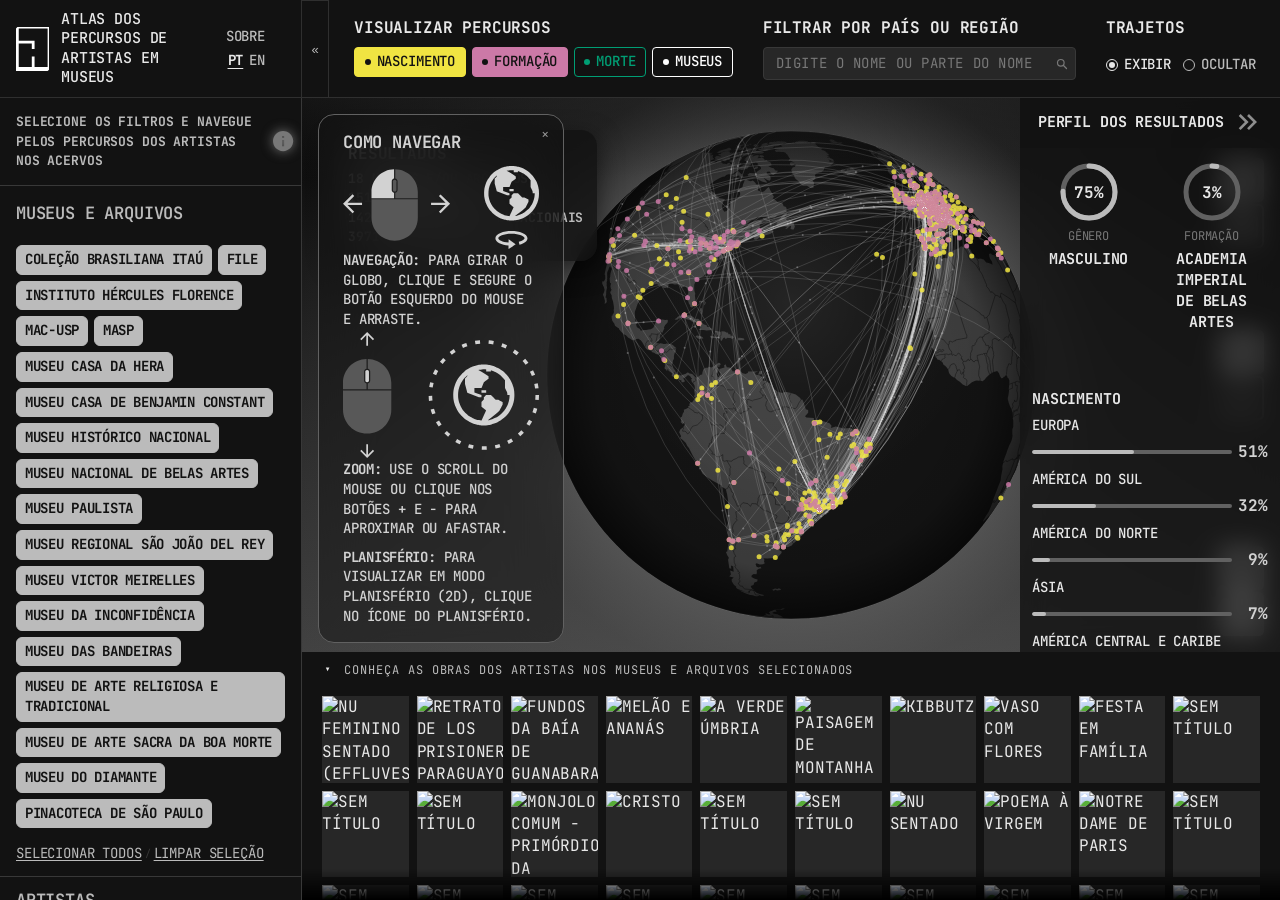
==== commit 4b2e9e73: "build 2026-07-20.03" ====
--- a/atlas-acervos-digitais/index.html
+++ b/atlas-acervos-digitais/index.html
@@ -3,14 +3,14 @@
   <head>
     <meta charset="UTF-8" />
     <meta name="viewport" content="width=device-width, initial-scale=1.0" />
-    <title>Atlas dos Percursos Artísticos — Acervos Digitais e Pesquisa | FAU-USP</title>
-    <meta name="description" content="Mapa interativo de criadores da base Meta-Acervos (FAU-USP). Explore nascimento, morte e local de estudo dos criadores sobre um mapa-múndi." />
+    <title>Atlas dos Percursos de Artistas em Museus — Acervos Digitais e Pesquisa | FAU-USP</title>
+    <meta name="description" content="Mapa interativo de criadores da base Meta-Acervos (Acervos Digitais e Pesquisa | FAU-USP). Explore nascimento, morte e local de formação de criadores sobre um mapa-múndi." />
     
     <!-- Open Graph / Facebook -->
     <meta property="og:type" content="website" />
     <meta property="og:url" content="https://www.acervosdigitais.fau.usp.br/atlas/" />
-    <meta property="og:title" content="Atlas dos Percursos Artísticos — Acervos Digitais e Pesquisa | FAU-USP" />
-    <meta property="og:description" content="Mapa interativo de criadores da base Meta-Acervos (FAU-USP). Explore nascimento, morte e local de estudo dos criadores sobre um mapa-múndi." />
+    <meta property="og:title" content="Atlas dos Percursos de Artistas em Museus — Acervos Digitais e Pesquisa | FAU-USP" />
+    <meta property="og:description" content="Mapa interativo de criadores da base Meta-Acervos (Acervos Digitais e Pesquisa | FAU-USP). Explore nascimento, morte e local de formação de criadores sobre um mapa-múndi." />
     <meta property="og:image" content="https://www.acervosdigitais.fau.usp.br/atlas/mapa-3d.png" />
     <meta property="og:image:width" content="902" />
     <meta property="og:image:height" content="902" />
@@ -18,8 +18,8 @@
     <!-- Twitter -->
     <meta property="twitter:card" content="summary_large_image" />
     <meta property="twitter:url" content="https://www.acervosdigitais.fau.usp.br/atlas/" />
-    <meta property="twitter:title" content="Atlas dos Percursos Artísticos — Acervos Digitais e Pesquisa | FAU-USP" />
-    <meta property="twitter:description" content="Mapa interativo de criadores da base Meta-Acervos (FAU-USP). Explore nascimento, morte e local de estudo dos criadores sobre um mapa-múndi." />
+    <meta property="twitter:title" content="Atlas dos Percursos de Artistas em Museus — Acervos Digitais e Pesquisa | FAU-USP" />
+    <meta property="twitter:description" content="Mapa interativo de criadores da base Meta-Acervos (Acervos Digitais e Pesquisa | FAU-USP). Explore nascimento, morte e local de formação de criadores sobre um mapa-múndi." />
     <meta property="twitter:image" content="https://www.acervosdigitais.fau.usp.br/atlas/mapa-3d.png" />
     
     <link rel="icon" href="https://www.acervosdigitais.fau.usp.br/wp-content/uploads/2024/02/cropped-cropped-cropped-AD_bmini-1-32x32.jpg" sizes="32x32" />
@@ -29,7 +29,7 @@
     <link rel="preconnect" href="https://fonts.googleapis.com" />
     <link rel="preconnect" href="https://fonts.gstatic.com" crossorigin />
     <link href="https://fonts.googleapis.com/css2?family=Roboto+Mono:ital,wght@0,100..700;1,100..700&display=swap" rel="stylesheet" />
-    <script type="module" crossorigin src="./assets/index-D2ACwlV-.js"></script>
+    <script type="module" crossorigin src="./assets/index-CcwNK_1-.js"></script>
     <link rel="stylesheet" crossorigin href="./assets/index-DRXQv7dc.css">
   </head>
   <body>
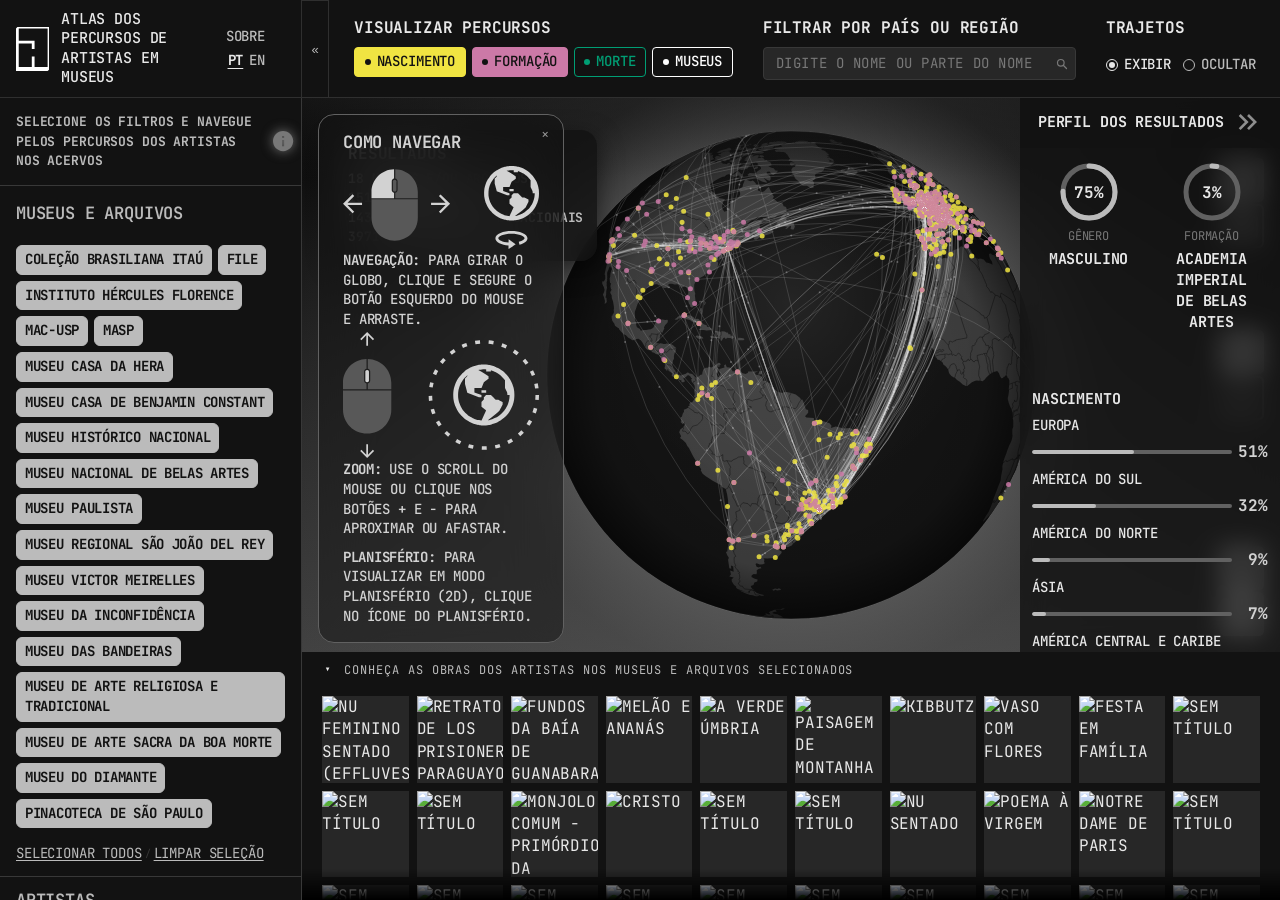
==== commit 8d502be1: "build: 2026-07-21.01" ====
--- a/atlas-acervos-digitais/index.html
+++ b/atlas-acervos-digitais/index.html
@@ -29,8 +29,8 @@
     <link rel="preconnect" href="https://fonts.googleapis.com" />
     <link rel="preconnect" href="https://fonts.gstatic.com" crossorigin />
     <link href="https://fonts.googleapis.com/css2?family=Roboto+Mono:ital,wght@0,100..700;1,100..700&display=swap" rel="stylesheet" />
-    <script type="module" crossorigin src="./assets/index-CcwNK_1-.js"></script>
-    <link rel="stylesheet" crossorigin href="./assets/index-DRXQv7dc.css">
+    <script type="module" crossorigin src="./assets/index-DLPZOQjT.js"></script>
+    <link rel="stylesheet" crossorigin href="./assets/index-6U7xWhJY.css">
   </head>
   <body>
     <div id="app"></div>
--- a/atlas-acervos-digitais/assets/index-6U7xWhJY.css
+++ b/atlas-acervos-digitais/assets/index-6U7xWhJY.css
@@ -0,0 +1 @@
+@charset "UTF-8";@import"https://fonts.googleapis.com/css2?family=JetBrains+Mono:ital,wght@0,100..800;1,100..800&display=swap";.world-map-wrap.svelte-lo9tgu{width:100%;height:100%;overflow:hidden;position:relative}.world-map.svelte-lo9tgu{display:block;width:100%;height:100%;touch-action:none}.world-map--bg.svelte-lo9tgu{position:absolute;top:0;right:0;bottom:0;left:0;pointer-events:none}.world-map--fg.svelte-lo9tgu{position:relative;cursor:grab}.world-map--fg.svelte-lo9tgu:active{cursor:grabbing}.world-map--locked.svelte-lo9tgu{cursor:default}.world-map--fg.is-hovering.svelte-lo9tgu{cursor:pointer}.world-map--fg.is-dragging.svelte-lo9tgu{cursor:grabbing}.world-map--fg.is-morphing.svelte-lo9tgu{cursor:progress}.map-vignette.svelte-lo9tgu,.map-gradient-top.svelte-lo9tgu,.map-gradient-left.svelte-lo9tgu{position:absolute;pointer-events:none;z-index:3}.map-vignette.svelte-lo9tgu{top:0;right:0;bottom:0;left:0;background:radial-gradient(ellipse 70% 60% at 60% 50%,transparent 30%,var(--bg-vignette-left) 100%)}.map-gradient-top.svelte-lo9tgu{top:0;left:0;right:0;height:80px;background:linear-gradient(to bottom,var(--bg-vignette-top) 0%,transparent 100%);opacity:.5}.map-gradient-left.svelte-lo9tgu{top:0;left:0;bottom:0;width:200px;background:linear-gradient(to right,var(--bg-vignette-left) 0%,transparent 100%);opacity:.5}.autocomplete-section.svelte-1b0p750{border-top:1px solid var(--bg-hl);padding:.75rem 1rem;flex-shrink:0}.section-header.svelte-1b0p750{display:flex;justify-content:space-between;align-items:baseline;margin-bottom:.5rem}.section-title.svelte-1b0p750{font-size:var(--font-size-2xl);font-weight:var(--font-weight-semibold);letter-spacing:var(--letter-spacing-tight);color:var(--txt-l)}.section-subtitle.svelte-1b0p750{font-size:var(--font-size-2xs);font-weight:var(--font-weight-md);letter-spacing:var(--letter-spacing-narrow);color:var(--txt-hl)}.clear-btn.svelte-1b0p750{all:unset;font-size:var(--font-size-2xs);color:var(--txt-hl);cursor:pointer;line-height:var(--line-height-none)}.clear-btn.svelte-1b0p750:hover{color:var(--txt)}.autocomplete.svelte-1b0p750{position:relative}.autocomplete__input.svelte-1b0p750{all:unset;display:block;width:100%;box-sizing:border-box;padding:.45rem 2rem .45rem .6rem;border:1px solid var(--bg-hl);border-radius:.25rem;font-family:var(--font-family-base);font-size:var(--font-size-md);letter-spacing:var(--letter-spacing-wide);text-transform:uppercase;color:var(--neutral-40);background:var(--bg-m);cursor:text}.autocomplete__input.svelte-1b0p750::placeholder{color:var(--txt-hl);text-transform:uppercase}.autocomplete__input.svelte-1b0p750:focus{border-color:var(--txt-l);outline:none}.autocomplete__icon.svelte-1b0p750{position:absolute;right:.5rem;top:50%;transform:translateY(-50%);color:var(--txt-hl);pointer-events:none;display:flex;align-items:center;line-height:0}.autocomplete__input--active.svelte-1b0p750{background:var(--txt);color:var(--bg);border-color:var(--txt)}.autocomplete__dropdown.svelte-1b0p750{position:absolute;top:calc(100% + 2px);left:0;right:0;z-index:200;background:var(--bg);border:1px solid var(--txt-l);border-radius:.25rem;list-style:none;max-height:180px;overflow-y:auto;scrollbar-width:thin;scrollbar-color:var(--bg-hl) transparent}.autocomplete__option.svelte-1b0p750{all:unset;display:block;width:100%;box-sizing:border-box;padding:.35rem .6rem;font-size:var(--font-size-xs);letter-spacing:var(--letter-spacing-wide);text-transform:uppercase;color:var(--txt-l);cursor:pointer}.autocomplete__option.svelte-1b0p750:hover{background:var(--bg-l);color:var(--txt)}.autocomplete__option--selected.svelte-1b0p750{background:var(--txt);color:var(--bg)}.autocomplete__option--selected.svelte-1b0p750:hover{background:var(--txt-l)}.chips.svelte-1b0p750{display:flex;flex-wrap:wrap;gap:.3rem;margin-bottom:.4rem}.chip.svelte-1b0p750{display:inline-flex;align-items:center;gap:.25rem;padding:.15rem .4rem;background:var(--txt);color:var(--bg);border-radius:.2rem;font-size:var(--font-size-xs);font-family:var(--font-family-base);letter-spacing:var(--letter-spacing-wide);text-transform:uppercase;line-height:var(--line-height-normal)}.chip__remove.svelte-1b0p750{all:unset;font-size:var(--font-size-2xs);cursor:pointer;opacity:.7;line-height:var(--line-height-none)}.chip__remove.svelte-1b0p750:hover{opacity:1}.header-bar.svelte-oiwvqb{display:flex;align-items:flex-start;gap:30px;flex:1;flex-wrap:nowrap;min-width:0}.header-section.svelte-oiwvqb{display:flex;flex-direction:column;gap:8px;flex-shrink:0}.header-section--locality.svelte-oiwvqb{flex:0 1 345px;min-width:150px;flex-shrink:1;width:100%}.header-section__label.svelte-oiwvqb{font-size:var(--font-size-xl);font-weight:var(--font-weight-bold);line-height:var(--line-height-normal);letter-spacing:var(--letter-spacing-tight);color:var(--chrome-txt);white-space:nowrap}.header-bar__pills.svelte-oiwvqb{display:flex;align-items:center;gap:6px}.pill.svelte-oiwvqb{all:unset;display:inline-flex;align-items:center;gap:6px;padding:.25rem .6rem;border-radius:.25rem;border:1.5px solid var(--accent);font-family:var(--font-family-base);font-weight:var(--font-weight-medium);font-size:var(--font-size-md);line-height:var(--line-height-normal);letter-spacing:var(--letter-spacing-tight);color:var(--accent);cursor:pointer;white-space:nowrap;transition:background .12s,color .12s,border-color .12s;box-sizing:border-box}.pill.svelte-oiwvqb:not(.pill--active):hover{border-color:var(--accent-hover);color:var(--accent-hover)}.pill.svelte-oiwvqb:not(.pill--active):hover .pill__dot:where(.svelte-oiwvqb){background:var(--accent-hover)}.pill--active.svelte-oiwvqb{background-color:var(--accent);border-color:var(--accent);color:var(--color-black)}.pill--active.svelte-oiwvqb:hover{background-color:var(--accent-hover);border-color:var(--accent-hover);color:var(--color-black)}.pill--active.svelte-oiwvqb .pill__dot:where(.svelte-oiwvqb){background:var(--color-black)}.pill__dot.svelte-oiwvqb{width:6px;height:6px;border-radius:50%;background:var(--accent);flex-shrink:0;transition:background .12s}.header-bar__locality.svelte-oiwvqb{display:flex;align-items:center;gap:6px}.header-bar__locality.svelte-oiwvqb .autocomplete-section{border-top:none;padding:0}.header-bar__locality.svelte-oiwvqb .section-header{display:none}.header-bar__locality.svelte-oiwvqb .autocomplete__input{font-size:var(--font-size-md);padding:.35rem .75rem}.locality-clear.svelte-oiwvqb{all:unset;cursor:pointer;color:var(--chrome-txt-l);font-size:var(--font-size-md);line-height:1;flex-shrink:0}.locality-clear.svelte-oiwvqb:hover{color:var(--chrome-txt)}.trajectory-group.svelte-oiwvqb{display:flex;align-items:center;gap:12px;margin-top:8px}.trajectory-option.svelte-oiwvqb{all:unset;display:inline-flex;align-items:center;gap:6px;font-family:var(--font-family-base);font-weight:var(--font-weight-medium);font-size:var(--font-size-md);line-height:var(--line-height-normal);letter-spacing:var(--letter-spacing-tight);text-transform:uppercase;color:var(--chrome-txt-l);cursor:pointer;white-space:nowrap}.trajectory-option.svelte-oiwvqb:hover,.trajectory-option--active.svelte-oiwvqb{color:var(--chrome-txt)}.trajectory-dot.svelte-oiwvqb{position:relative;width:12px;height:12px;border-radius:50%;border:1.5px solid var(--txt-l);box-sizing:border-box;background:transparent;flex-shrink:0;transition:border-color .12s,background .12s}.trajectory-dot.svelte-oiwvqb:after{content:"";position:absolute;top:2px;right:2px;bottom:2px;left:2px;border-radius:50%;background:transparent;transition:background .12s}.trajectory-option--active:where(.svelte-oiwvqb) .trajectory-dot.svelte-oiwvqb{border-color:currentColor}.trajectory-option--active:where(.svelte-oiwvqb) .trajectory-dot.svelte-oiwvqb:after{background:currentColor}.mobile-header.svelte-olbu9h{display:flex;align-items:center;gap:12px;height:var(--menu-height);padding:0 20px;background:var(--chrome-bg);border-bottom:1px solid rgba(255,255,255,.12);flex-shrink:0}.mobile-header__logo.svelte-olbu9h{height:40px;width:auto;display:block;flex-shrink:0}.mobile-header__brand-text.svelte-olbu9h{display:flex;flex-direction:column;gap:2px;flex:1;min-width:0}.mobile-header__title.svelte-olbu9h{font-size:var(--font-size-sm);font-weight:var(--font-weight-bold);line-height:var(--line-height-snug);letter-spacing:var(--letter-spacing-tight);color:var(--chrome-txt);white-space:normal;overflow:hidden;text-overflow:ellipsis;max-width:180px}.mobile-header__actions.svelte-olbu9h{display:flex;flex-direction:column;align-items:flex-end;gap:4px;flex-shrink:0}.mobile-header__action-btn.svelte-olbu9h{all:unset;font-size:var(--font-size-sm);font-weight:var(--font-weight-medium);line-height:var(--line-height-normal);letter-spacing:var(--letter-spacing-tight);color:var(--chrome-txt-l);cursor:pointer;white-space:nowrap}.mobile-header__action-btn.svelte-olbu9h:hover{color:var(--chrome-txt)}.mobile-header__lang.svelte-olbu9h{display:flex;gap:6px}.mobile-header__lang-btn.svelte-olbu9h{all:unset;font-size:var(--font-size-sm);font-weight:var(--font-weight-medium);letter-spacing:var(--letter-spacing-tight);color:var(--chrome-txt-l);cursor:pointer}.mobile-header__lang-btn.svelte-olbu9h:hover{color:var(--chrome-txt)}.mobile-header__lang-btn--active.svelte-olbu9h{color:var(--chrome-txt);font-weight:var(--font-weight-bold);text-decoration:underline;text-underline-offset:3px}.filter-accordion.svelte-2ofwc{display:flex;flex-direction:column;width:100%;background:var(--bg)}.accordion-section.svelte-2ofwc{display:flex;flex-direction:column;border-bottom:1px solid var(--bg-hl)}.accordion-section.svelte-2ofwc.accordion-section--open{flex:1;min-height:0}.accordion-header.svelte-2ofwc{all:unset;box-sizing:border-box;display:flex;align-items:center;justify-content:space-between;gap:12px;height:52px;flex-shrink:0;padding:0 20px;cursor:pointer;background:var(--bg);transition:background .12s}.accordion-header.svelte-2ofwc:hover{background:var(--bg-l)}.accordion-header__label.svelte-2ofwc{font-family:var(--font-family-base);font-size:var(--font-size-sm);font-weight:var(--font-weight-bold);letter-spacing:.02em;text-transform:uppercase;color:var(--txt);white-space:nowrap;overflow:hidden;text-overflow:ellipsis}.accordion-header__toggle.svelte-2ofwc{display:flex;align-items:center;justify-content:center;width:24px;height:24px;flex-shrink:0;border:1px solid var(--txt-l);border-radius:50%;color:var(--txt-l);position:relative}.accordion-header.svelte-2ofwc:hover .accordion-header__toggle:where(.svelte-2ofwc){border-color:var(--txt);color:var(--txt)}.icon-plus.svelte-2ofwc,.icon-minus.svelte-2ofwc{position:relative;width:10px;height:10px;display:block}.icon-plus.svelte-2ofwc:before,.icon-plus.svelte-2ofwc:after,.icon-minus.svelte-2ofwc:before{content:"";position:absolute;background:currentColor}.icon-plus.svelte-2ofwc:before,.icon-minus.svelte-2ofwc:before{top:50%;left:0;width:100%;height:1.5px;transform:translateY(-50%)}.icon-plus.svelte-2ofwc:after{left:50%;top:0;height:100%;width:1.5px;transform:translate(-50%)}.accordion-panel.svelte-2ofwc{flex:1;min-height:0;overflow-y:auto;scrollbar-width:thin;scrollbar-color:var(--bg-hl) transparent}.toggle-group.svelte-1539pur{display:flex;flex-wrap:wrap;gap:6px}.toggle-group--list.svelte-1539pur{flex-wrap:nowrap;flex-direction:column;overflow-y:auto;scrollbar-width:thin;scrollbar-color:var(--bg-hl) transparent;padding:.75rem 1rem}.pill.svelte-1539pur{all:unset;display:inline-block;padding:.25rem .5rem;border-radius:.375rem;border:1.5px solid var(--pill-bg);color:var(--pill-bg);font-size:var(--font-size-md);font-weight:var(--font-weight-bold);letter-spacing:var(--letter-spacing-tighter);cursor:pointer;box-sizing:border-box;transition:background .1s,color .1s,border-color .1s}.pill.svelte-1539pur:hover{border-color:var(--pill-bgh);color:var(--pill-bgh)}.pill--dim.svelte-1539pur{opacity:.32}.pill.svelte-1539pur:disabled{cursor:not-allowed}.pill.svelte-1539pur:disabled:hover{border-color:var(--pill-bg);color:var(--pill-bg)}.toggle-group--list.svelte-1539pur .pill:where(.svelte-1539pur){width:100%;text-align:left}.pill--active.svelte-1539pur{background:var(--pill-bg);border-color:var(--pill-bg);color:var(--pill-txt)}.pill--active.svelte-1539pur:hover{background:var(--pill-bgh);border-color:var(--pill-bgh);color:var(--pill-txt)}.acervo-filter.svelte-10y05q2{display:flex;flex-direction:column}.acervo-filter.svelte-10y05q2 .toggle-group{padding:.75rem 1rem}.acervo-filter__header.svelte-10y05q2{padding:1rem 1rem .5rem;flex-shrink:0}.acervo-filter__title.svelte-10y05q2{font-size:var(--font-size-2xl);font-weight:var(--font-weight-semibold);letter-spacing:var(--letter-spacing-tight);color:var(--txt-l)}.acervo-filter__shortcuts.svelte-10y05q2{display:flex;align-items:center;gap:3px;padding:.25rem 1rem .75rem}.shortcut.svelte-10y05q2{all:unset;font-size:var(--font-size-md);letter-spacing:var(--letter-spacing-tight);color:var(--txt-l);cursor:pointer;text-decoration:underline;text-underline-offset:2px}.shortcut.svelte-10y05q2:hover{color:var(--txt)}.shortcut-sep.svelte-10y05q2{font-size:var(--font-size-2xs);color:var(--bg-hl)}.gender-filter.svelte-1d5uw5d{border-top:1px solid var(--bg-hl);padding:.75rem 1rem;flex-shrink:0}.section-header.svelte-1d5uw5d{margin-bottom:.5rem}.section-title.svelte-1d5uw5d{font-size:var(--font-size-2xl);font-weight:var(--font-weight-semibold);letter-spacing:var(--letter-spacing-tight);color:var(--txt-l)}.sidebar-filters.svelte-6o5ral{display:flex;flex-direction:column;flex:1;min-height:0;overflow-y:auto;scrollbar-width:thin;scrollbar-color:var(--bg-hl) transparent}.projection-toggle.svelte-1pvs2dz{display:flex;flex-direction:column;gap:2px;pointer-events:none}.map-btn.svelte-1pvs2dz{width:44px;height:44px;display:flex;align-items:center;justify-content:center;background:transparent;border:2px solid var(--neutral-10);border-radius:5.4px;color:var(--neutral-10);cursor:pointer;pointer-events:auto;transition:color .12s,border-color .12s,background-color .12s;-webkit-backdrop-filter:blur(3.6px);backdrop-filter:blur(3.6px)}.map-btn.svelte-1pvs2dz:hover{color:var(--neutral-30);border-color:var(--neutral-30)}.map-btn--active.svelte-1pvs2dz{background:var(--neutral-10);border-color:var(--neutral-10);color:var(--color-black)}.map-btn--active.svelte-1pvs2dz:hover{background:var(--neutral-30);border-color:var(--neutral-30);color:var(--color-black)}.zoom-buttons.svelte-j3q18o{display:flex;flex-direction:column;gap:2px;pointer-events:none}.zoom-btn.svelte-j3q18o{width:44px;height:44px;display:flex;align-items:center;justify-content:center;background:var(--color-white);border:none;border-radius:5.28px;color:var(--color-black);cursor:pointer;pointer-events:auto;backdrop-filter:blur(3.52px);-webkit-backdrop-filter:blur(3.52px);transition:background .12s}.zoom-btn.svelte-j3q18o:hover{background:var(--neutral-30)}.zoom-btn.svelte-j3q18o:active{background:var(--neutral-10)}.sidebar.svelte-181dlmc{width:var(--sidebar-width, 365px);flex-shrink:0;border-right:1px solid var(--bg-hl);background:var(--bg-side);display:flex;flex-direction:column;position:relative}@media(min-width:760px){.sidebar.svelte-181dlmc{transition:width .2s ease-out,border-color .2s;overflow:visible}.sidebar.svelte-181dlmc:not(.sidebar--open){width:0;border-right-color:transparent}}@media(max-width:759px){.sidebar.svelte-181dlmc{position:fixed;top:0;right:0;bottom:0;left:0;width:280px;z-index:100;transform:translate(-100%);transition:transform .2s ease-out;border-right:1px solid var(--bg-hl);box-shadow:0 2px 8px #00000026}.sidebar.svelte-181dlmc.sidebar--open{transform:translate(0)}}.sidebar__inner.svelte-181dlmc{flex:1;min-width:0;min-height:0;overflow:hidden;display:flex;flex-direction:column}.sidebar__brand.svelte-181dlmc{display:flex;align-items:center;gap:12px;height:var(--menu-height);padding:0 0 0 16px;background:var(--chrome-bg);border-bottom:1px solid rgba(255,255,255,.12);flex-shrink:0}.sidebar__logo.svelte-181dlmc{height:44px;width:auto;display:block;flex-shrink:0}.sidebar__brand-text.svelte-181dlmc{display:flex;flex-direction:column;gap:2px;flex:1;min-width:0;text-decoration:none}.sidebar__brand-title.svelte-181dlmc{font-size:var(--font-size-lg);font-weight:var(--font-weight-medium);line-height:var(--line-height-snug);letter-spacing:var(--letter-spacing-tight);color:var(--chrome-txt)}.sidebar__brand-actions.svelte-181dlmc{display:flex;flex-direction:column;align-items:flex-end;gap:4px;flex-shrink:0;margin-right:36px}.sidebar__action-btn.svelte-181dlmc{all:unset;font-size:var(--font-size-md);font-weight:var(--font-weight-medium);line-height:var(--line-height-normal);letter-spacing:var(--letter-spacing-tight);color:var(--chrome-txt-l);cursor:pointer;white-space:nowrap}.sidebar__action-btn.svelte-181dlmc:hover{color:var(--chrome-txt)}.sidebar__lang.svelte-181dlmc{display:flex;gap:6px}.sidebar__lang-btn.svelte-181dlmc{all:unset;font-size:var(--font-size-md);font-weight:var(--font-weight-medium);letter-spacing:var(--letter-spacing-tight);color:var(--chrome-txt-l);cursor:pointer}.sidebar__lang-btn.svelte-181dlmc:hover{color:var(--chrome-txt)}.sidebar__lang-btn--active.svelte-181dlmc{color:var(--chrome-txt);font-weight:var(--font-weight-bold);text-decoration:underline;text-underline-offset:3px}.sidebar__header.svelte-181dlmc{display:none;position:sticky;top:0;background:var(--bg);border-bottom:1px solid var(--bg-hl);z-index:10;padding:.5rem}@media(max-width:759px){.sidebar__header.svelte-181dlmc{display:flex;align-items:center;justify-content:flex-end}}.sidebar__close.svelte-181dlmc{background:none;border:none;font-size:var(--font-size-2xl);color:var(--txt);cursor:pointer;padding:.5rem .75rem;display:flex;align-items:center;justify-content:center}.sidebar__close.svelte-181dlmc:hover{opacity:.7}.sidebar__intro.svelte-181dlmc{display:none;align-items:center;gap:0;border-bottom:1px solid var(--bg-hl);flex-shrink:0}@media(min-width:760px){.sidebar__intro.svelte-181dlmc{display:flex}}.sidebar__description.svelte-181dlmc{font-family:var(--font-family-base);font-size:var(--font-size-sm);font-weight:var(--font-weight-bold);line-height:var(--line-height-relaxed);letter-spacing:var(--letter-spacing-tight);color:var(--txt-l);text-transform:uppercase;margin:0;flex:1;padding:.875rem 0 .875rem 1rem}.sidebar__info-btn.svelte-181dlmc{all:unset;font-size:var(--font-size-md);color:var(--txt-hl);cursor:pointer;line-height:var(--line-height-none);display:flex;align-items:center;justify-content:center;width:28px;flex-shrink:0;padding:.875rem .25rem}.sidebar__info-btn.svelte-181dlmc:hover{color:var(--txt)}.sidebar__info-btn--active.svelte-181dlmc svg{filter:drop-shadow(0 0 6px var(--txt-hl))}.sidebar__collapse-btn.svelte-181dlmc{position:absolute;right:-28px;top:0;height:var(--menu-height);width:28px;background:var(--chrome-bg);border:1px solid rgba(255,255,255,.12);border-radius:0;color:var(--chrome-txt-l);cursor:pointer;display:flex;align-items:center;justify-content:center;font-size:var(--font-size-sm);z-index:10;flex-shrink:0}@media(max-width:759px){.sidebar__collapse-btn.svelte-181dlmc{display:none}}.sidebar__collapse-btn.svelte-181dlmc:hover{color:var(--chrome-txt);border-color:#ffffff4d}.sidebar__content.svelte-181dlmc{display:flex;flex-direction:column;flex:1;overflow-y:auto;scrollbar-width:thin;scrollbar-color:var(--bg-hl) transparent}.artist-card.svelte-i7ent7{position:absolute;bottom:calc(var(--artwork-strip-inset, 0px) + 16px);right:16px;z-index:20;width:360px;max-width:calc(100vw - 32px);max-height:calc(100vh - var(--menu-height) - var(--artwork-strip-inset, 0px) - 32px);display:flex;flex-direction:column;background:var(--bg-c);color:var(--txt);border:1px solid var(--bg-hl);box-shadow:0 8px 24px #00000080;-webkit-backdrop-filter:blur(10px);backdrop-filter:blur(10px);border-radius:16px;overflow:hidden}.artist-card__header.svelte-i7ent7{display:flex;align-items:flex-start;justify-content:space-between;gap:8px;padding:14px 14px 10px;flex-shrink:0}.artist-card__name.svelte-i7ent7{margin:0;font-size:var(--font-size-2xl);font-weight:var(--font-weight-bold);letter-spacing:var(--letter-spacing-tight);line-height:var(--line-height-tight)}.artist-card__close.svelte-i7ent7{all:unset;color:var(--txt-hl);font-size:var(--font-size-2xl);line-height:var(--line-height-none);cursor:pointer;flex-shrink:0;margin-top:1px}.artist-card__close.svelte-i7ent7:hover{color:var(--txt)}.artist-card__body.svelte-i7ent7{padding:0 14px 14px;overflow-y:auto;scrollbar-width:thin;scrollbar-color:var(--bg-hl) transparent}.section.svelte-i7ent7{padding:10px 0}.section__label.svelte-i7ent7{margin:0 0 5px;font-size:var(--font-size-xl);font-weight:var(--font-weight-bold);letter-spacing:var(--letter-spacing-tight);text-transform:uppercase;color:var(--txt-hl)}.section__row.svelte-i7ent7{display:flex;align-items:flex-start;justify-content:space-between;gap:8px}.section__left.svelte-i7ent7{display:flex;align-items:flex-start;gap:6px;min-width:0}.section__dot.svelte-i7ent7{flex-shrink:0;font-size:var(--font-size-xs);margin-top:3px;line-height:var(--line-height-none)}.section__text.svelte-i7ent7{margin:0;font-size:var(--font-size-lg);font-weight:var(--font-weight-regular);letter-spacing:var(--letter-spacing-tight);color:var(--txt);line-height:var(--line-height-normal)}.section__right.svelte-i7ent7{display:flex;flex-direction:column;align-items:flex-end;gap:4px;flex-shrink:0;padding-top:2px}.section__precision-label.svelte-i7ent7{font-size:var(--font-size-xs);font-weight:var(--font-weight-bold);letter-spacing:var(--letter-spacing-tight);text-transform:uppercase;color:var(--confidence-alta);white-space:nowrap;line-height:var(--line-height-normal);text-align:right}.badge.svelte-i7ent7{font-size:var(--font-size-xs);font-weight:var(--font-weight-bold);letter-spacing:var(--letter-spacing-tight);text-transform:uppercase;padding:3px 12px;height:18.7px;border-radius:68px;border:1px solid;white-space:nowrap;line-height:var(--line-height-normal);box-sizing:border-box;display:inline-flex;align-items:center}.artwork-list.svelte-i7ent7{list-style:none;margin:0;padding:0}.artwork.svelte-i7ent7{margin-bottom:5px;font-size:var(--font-size-md);font-weight:var(--font-weight-regular);letter-spacing:var(--letter-spacing-tight);line-height:var(--line-height-normal);color:var(--txt-l)}.artwork.svelte-i7ent7 a:where(.svelte-i7ent7){color:var(--txt-l);text-decoration:underline;text-underline-offset:2px}.artwork.svelte-i7ent7 a:where(.svelte-i7ent7):hover{color:var(--txt)}.artwork__title.svelte-i7ent7{text-decoration:underline;text-underline-offset:2px}.artwork__museum.svelte-i7ent7{color:var(--txt-hl)}.confidence-disclaimer.svelte-i7ent7{margin:8px 0 0;font-size:var(--font-size-2xs);font-weight:var(--font-weight-medium);letter-spacing:var(--letter-spacing-tight);text-transform:uppercase;color:var(--disclaimer);line-height:var(--line-height-normal)}.artwork-strip.svelte-jcf2wa{position:absolute;left:0;right:0;bottom:0;background:var(--bg);color:var(--txt);pointer-events:auto;height:auto;max-height:248px;display:flex;flex-direction:column;overflow:hidden;box-sizing:border-box;z-index:5;transition:height .2s ease-out}.artwork-strip--collapsed.svelte-jcf2wa{height:36px}.artwork-strip--mobile.svelte-jcf2wa{left:auto;right:12px;bottom:12px;width:auto;max-width:calc(100% - 24px);border-radius:8px;border:1px solid var(--bg-hl);box-shadow:0 6px 20px #00000073;height:65px}.artwork-strip--mobile.artwork-strip--collapsed.svelte-jcf2wa{height:31px}.artwork-strip--mobile.svelte-jcf2wa .artwork-strip__header:where(.svelte-jcf2wa){height:31px;padding:0 12px;font-size:var(--font-size-xs)}.artwork-strip--mobile.svelte-jcf2wa .artwork-strip__grid:where(.svelte-jcf2wa){grid-template-columns:none;grid-auto-flow:column;grid-auto-columns:34px;padding:4px 12px 6px}.artwork-strip--mobile.svelte-jcf2wa .artwork-strip__scroll:where(.svelte-jcf2wa){overflow-x:auto;overflow-y:hidden}.artwork-strip__header.svelte-jcf2wa{all:unset;display:flex;align-items:center;gap:10px;height:36px;padding:0 20px;cursor:pointer;color:var(--txt-l);font-size:var(--font-size-xs);letter-spacing:var(--letter-spacing-wider);text-transform:uppercase;flex-shrink:0;box-sizing:border-box}.artwork-strip__header.svelte-jcf2wa:hover{color:var(--txt)}.artwork-strip__header.svelte-jcf2wa:focus-visible{outline:2px solid var(--txt);outline-offset:-2px}.artwork-strip__chevron.svelte-jcf2wa{display:inline-block;width:12px;text-align:center;color:var(--txt);transform:rotate(0);transition:transform .2s ease-out}.artwork-strip__chevron--collapsed.svelte-jcf2wa{transform:rotate(-90deg)}.artwork-strip__label.svelte-jcf2wa{white-space:nowrap;overflow:hidden;text-overflow:ellipsis}.artwork-strip__body.svelte-jcf2wa{flex:1 1 auto;overflow:hidden;display:flex;flex-direction:column}.artwork-strip__scroll.svelte-jcf2wa{position:relative;flex:1 1 auto;overflow-y:auto;overflow-x:hidden;scrollbar-width:thin;scrollbar-color:var(--bg-hl) transparent}.artwork-strip__scroll.svelte-jcf2wa:after{content:"";position:sticky;bottom:0;left:0;right:0;display:block;height:50px;margin-top:-50px;background:linear-gradient(180deg,#0000 38.46%,#000);pointer-events:none;opacity:1;transition:opacity .12s linear}.artwork-strip__scroll.svelte-jcf2wa.artwork-strip__scroll--at-bottom:after{opacity:0}.artwork-strip__grid.svelte-jcf2wa{display:grid;grid-template-columns:repeat(auto-fill,minmax(80px,1fr));gap:8px;padding:8px 20px 16px;margin:0;list-style:none}.artwork.svelte-jcf2wa{aspect-ratio:1 / 1}.artwork__btn.svelte-jcf2wa{all:unset;display:block;width:100%;height:100%;cursor:pointer;box-sizing:border-box}.artwork__btn.svelte-jcf2wa:hover .artwork__img:where(.svelte-jcf2wa){outline:2px solid var(--txt)}.artwork__btn.svelte-jcf2wa:focus-visible{outline:2px solid var(--txt);outline-offset:2px}.artwork__img.svelte-jcf2wa{width:100%;height:100%;object-fit:cover;background:var(--bg-l);display:block;transition:outline .1s,opacity .18s}.artwork__img.svelte-jcf2wa.artwork__img--loaded{animation:svelte-jcf2wa-artwork-fadein .18s ease-out}@keyframes svelte-jcf2wa-artwork-fadein{0%{opacity:0}to{opacity:1}}.artwork__img--placeholder.svelte-jcf2wa{display:flex;align-items:center;justify-content:center;color:var(--txt-l);font-size:var(--font-size-xs)}.artwork-tip{position:fixed;z-index:100;background:var(--bg-l);color:var(--txt);border:1px solid var(--bg-hl);border-radius:4px;padding:8px 12px;max-width:220px;pointer-events:none;font-size:var(--font-size-xs);line-height:var(--line-height-normal)}.artwork-tip p.svelte-jcf2wa{margin:0}.artwork-tip__title{font-weight:var(--font-weight-semibold);margin-bottom:2px!important}.artwork-tip__year{color:var(--txt-l)}.artwork-tip__creator{margin-top:4px!important;color:var(--txt-l);font-style:italic}.artwork-tip__museum{margin-top:2px!important;font-size:var(--font-size-xs);color:var(--txt-hl)}.map-stats.svelte-1koob5r{position:absolute;top:32px;left:32px;z-index:10;display:flex;flex-direction:column;gap:0;pointer-events:none;padding:14px;background:var(--bg-c);border-radius:16px;box-shadow:0 8px 24px #00000080;-webkit-backdrop-filter:blur(10px);backdrop-filter:blur(10px);overflow:hidden;font-family:var(--font-family-base);font-style:normal;font-weight:var(--font-weight-bold);font-size:var(--font-size-sm);line-height:var(--line-height-relaxed);text-transform:uppercase;color:var(--txt-l)}.map-stats__title.svelte-1koob5r{margin:0 0 4px;font-size:var(--font-size-xl);line-height:var(--line-height-snug);text-transform:uppercase}[data-theme=light] .map-stats.svelte-1koob5r{color:#000000a3}.map-stats__line.svelte-1koob5r{margin:0}@media(max-width:768px){.map-stats.svelte-1koob5r{top:16px;left:16px;font-size:var(--font-size-xs)}.map-stats__title.svelte-1koob5r{font-size:var(--font-size-lg)}}.profile-panel.svelte-17u2s6b{position:absolute;top:0;right:0;width:260px;background:var(--bg-c);backdrop-filter:blur(12px);-webkit-backdrop-filter:blur(12px);overflow:hidden;z-index:10;font-family:var(--font-family-base);line-height:var(--line-height-normal);letter-spacing:var(--letter-spacing-tight);pointer-events:auto;max-height:calc(100% - var(--artwork-strip-inset, 0px))}.profile-panel--collapsed.svelte-17u2s6b{border-bottom-left-radius:14px;border-bottom:1px solid var(--bg-hl);border-left:1px solid var(--bg-hl);background:var(--bg-c);backdrop-filter:none;-webkit-backdrop-filter:none}.profile-panel__header.svelte-17u2s6b{display:flex;align-items:center;justify-content:center;width:100%;padding:14.4px 18px 14.4px 13px;background:var(--bg-c);border:none;color:var(--txt);font-family:var(--font-family-base);font-size:var(--font-size-lg);font-weight:var(--font-weight-bold);line-height:var(--line-height-normal);letter-spacing:var(--letter-spacing-tight);text-transform:uppercase;cursor:pointer;white-space:nowrap;gap:14.4px}.profile-panel__header.svelte-17u2s6b:hover{background:var(--bg)}.profile-panel__title.svelte-17u2s6b{font-family:var(--font-family-base);font-size:var(--font-size-lg);font-weight:var(--font-weight-bold);color:var(--txt);letter-spacing:var(--letter-spacing-tight);margin:0}.profile-panel__chevron.svelte-17u2s6b{font-size:var(--font-size-xs);flex-shrink:0}.profile-panel__chevron--open.svelte-17u2s6b{transform:scaleX(-1)}.profile-panel__content.svelte-17u2s6b{padding:12px;display:flex;flex-direction:column;gap:12px;max-height:calc(100vh - 148px - var(--artwork-strip-inset, 0px));overflow-y:auto;scrollbar-width:thin;scrollbar-color:var(--bg-hl) transparent}.profile-panel__empty.svelte-17u2s6b{font-size:var(--font-size-xs);color:var(--txt-hl);text-align:center;padding:10px 0}.profile-panel__donuts.svelte-17u2s6b{display:flex;gap:10px;justify-content:space-between;align-items:flex-start}.profile-panel__donut-item.svelte-17u2s6b{display:flex;flex-direction:column;align-items:center;gap:4px;flex:1}.donut-pct{font-size:var(--font-size-xl);font-weight:var(--font-weight-bold);font-family:inherit}.profile-panel__donut-label.svelte-17u2s6b{font-size:var(--font-size-xs);font-weight:var(--font-weight-regular);letter-spacing:var(--letter-spacing-tight);text-transform:uppercase;color:var(--txt-hl);margin:0}.profile-panel__donut-value.svelte-17u2s6b{font-size:var(--font-size-lg);font-weight:var(--font-weight-bold);letter-spacing:var(--letter-spacing-tight);text-transform:uppercase;color:var(--txt);margin:0;text-align:center;max-width:80px;word-break:break-word;-webkit-hyphens:auto;hyphens:auto}.profile-panel__bars-section.svelte-17u2s6b{display:flex;flex-direction:column;gap:6px}.profile-panel__bars-title.svelte-17u2s6b{font-size:var(--font-size-lg);font-weight:var(--font-weight-bold);letter-spacing:var(--letter-spacing-tight);text-transform:uppercase;color:var(--txt);padding-top:44px}.profile-panel__bar-item.svelte-17u2s6b{display:flex;flex-direction:column;gap:6px}.profile-panel__bar-label.svelte-17u2s6b{font-size:var(--font-size-md);font-weight:var(--font-weight-medium);letter-spacing:var(--letter-spacing-tight);text-transform:uppercase;color:var(--txt)}.profile-panel__bar-row.svelte-17u2s6b{display:flex;align-items:center;gap:6px}.profile-panel__bar-track.svelte-17u2s6b{flex:1;height:4px;background:var(--neutral-70);border-radius:2px;overflow:hidden}.profile-panel__bar-fill.svelte-17u2s6b{height:100%;background:var(--neutral-30);border-radius:2px;transition:width .3s ease-out}.profile-panel__bar-pct.svelte-17u2s6b{font-size:var(--font-size-xl);font-weight:var(--font-weight-bold);color:var(--neutral-20);white-space:nowrap;min-width:30px;text-align:right}.profile-panel__disclaimer.svelte-17u2s6b{font-size:var(--font-size-2xs);font-weight:var(--font-weight-medium);font-family:var(--font-family-base);letter-spacing:var(--letter-spacing-tight);line-height:var(--line-height-normal);text-transform:uppercase;color:var(--neutral-40);margin:0;padding-top:12px;border-top:1px solid var(--bg-hl)}@media(max-width:1024px){.profile-panel.svelte-17u2s6b{width:100%;max-width:100%;backdrop-filter:none;-webkit-backdrop-filter:none}.profile-panel__header.svelte-17u2s6b{padding:12px 12.8px;gap:12px;font-size:12px}.profile-panel__title.svelte-17u2s6b{font-size:12px}.profile-panel__chevron.svelte-17u2s6b{width:15px;height:15px}.profile-panel__content.svelte-17u2s6b{padding:12px;gap:12px;max-height:calc(100vh - 120px)}.profile-panel__donuts.svelte-17u2s6b{gap:8px}.profile-panel__donut-item.svelte-17u2s6b{gap:3px}.donut-pct{font-size:14px}.profile-panel__donut-label.svelte-17u2s6b{font-size:10px}.profile-panel__donut-value.svelte-17u2s6b{font-size:12px;max-width:70px}.profile-panel__bars-section.svelte-17u2s6b{gap:5px}.profile-panel__bars-title.svelte-17u2s6b{font-size:12px;padding-top:12px}.profile-panel__bar-item.svelte-17u2s6b{gap:4px}.profile-panel__bar-label.svelte-17u2s6b{font-size:11px}.profile-panel__bar-row.svelte-17u2s6b{gap:5px}.profile-panel__bar-pct.svelte-17u2s6b{font-size:12px;min-width:25px}.profile-panel__bar-track.svelte-17u2s6b{height:3px}}@media(max-width:640px){.profile-panel.svelte-17u2s6b{display:none}}.tutorial-box.svelte-1u2v1dz{pointer-events:auto;position:relative;background:#12121280;backdrop-filter:blur(30px);-webkit-backdrop-filter:blur(30px);border:1px solid var(--neutral-70);border-radius:16px;padding:16px 24px;width:246px;display:flex;flex-direction:column;gap:9px}.tutorial-box__title.svelte-1u2v1dz{font-size:var(--font-size-2xl);font-weight:var(--font-weight-bold);line-height:var(--line-height-normal);letter-spacing:var(--letter-spacing-tight);color:var(--neutral-20);text-transform:uppercase;margin:0;padding-right:18px}.tutorial-box__close.svelte-1u2v1dz{all:unset;position:absolute;top:12px;right:14px;font-size:var(--font-size-md);line-height:var(--line-height-none);color:#ffffff8f;cursor:pointer;transition:color .12s}.tutorial-box__close.svelte-1u2v1dz:hover{color:var(--neutral-20)}.tutorial-box__body.svelte-1u2v1dz{font-size:var(--font-size-md);font-weight:var(--font-weight-medium);line-height:var(--line-height-normal);letter-spacing:var(--letter-spacing-tight);color:var(--neutral-20)}.tutorial-box__body.svelte-1u2v1dz p{margin:0}.tutorial-box__body.svelte-1u2v1dz p+p{margin-top:9px}.tutorial-box__body.svelte-1u2v1dz strong{font-weight:var(--font-weight-bold);letter-spacing:var(--letter-spacing-tighter)}.about-backdrop.svelte-n8ytu{position:fixed;top:0;right:0;bottom:0;left:0;background:#0009;z-index:100}.about-modal.svelte-n8ytu{position:fixed;top:50%;left:50%;transform:translate(-50%,-50%);z-index:101;width:min(560px,calc(100vw - 32px));max-height:calc(100vh - 64px);overflow-y:auto;background:var(--color-black);border-radius:16px;padding:40px;box-shadow:0 0 60px #ffffff14;display:flex;flex-direction:column;gap:20px}@media(max-width:760px){.about-modal.svelte-n8ytu{padding:24px 20px;border-radius:12px}}.about-modal__close.svelte-n8ytu{position:absolute;top:16px;right:20px;background:none;border:none;color:var(--neutral-10);font-size:24px;line-height:1;cursor:pointer;padding:4px 8px;border-radius:4px;transition:color .12s}.about-modal__close.svelte-n8ytu:hover{color:var(--neutral-10)}.about-modal__title.svelte-n8ytu{font-size:13px;font-weight:700;letter-spacing:.12em;text-transform:uppercase;color:var(--txt);margin:0}.about-modal__body.svelte-n8ytu{font-size:11px;line-height:1.7;letter-spacing:.05em;text-transform:uppercase;color:var(--neutral-10);margin:0}.about-modal__link.svelte-n8ytu{color:var(--neutral-10);text-underline-offset:3px}.about-modal__link.svelte-n8ytu:hover{color:var(--neutral-30)}.about-modal__credits.svelte-n8ytu{display:grid;grid-template-columns:1fr;gap:4px;border-top:1px solid var(--neutral-60);padding-top:16px}.about-modal__credits-row.svelte-n8ytu{display:grid;grid-template-columns:auto 1fr;gap:12px;align-items:baseline}dt.svelte-n8ytu{font-size:9px;font-weight:700;letter-spacing:.1em;text-transform:uppercase;color:var(--neutral-10);white-space:nowrap}dd.svelte-n8ytu{font-size:9px;letter-spacing:.06em;text-transform:uppercase;color:var(--neutral-10);margin:0}.about-modal__logo-group.svelte-n8ytu{padding-top:24px;display:flex;gap:16px}.about-modal__logo.svelte-n8ytu{color:var(--color-white);height:32px;width:auto;opacity:.9}.about-modal__logo.svelte-n8ytu:not([src]),.about-modal__logo.svelte-n8ytu[src=""]{display:none}.theme-toggle.svelte-1kenrq5{display:flex;flex-direction:column;gap:2px;pointer-events:none}.map-btn.svelte-1kenrq5{width:44px;height:44px;display:inline-flex;align-items:center;justify-content:center;padding:0;background:transparent;border:2px solid var(--neutral-10);border-radius:5.28px;color:var(--neutral-10);cursor:pointer;pointer-events:auto;transition:color .16s ease,border-color .16s ease,background-color .16s ease,transform .16s ease;-webkit-backdrop-filter:blur(3.52px);backdrop-filter:blur(3.52px);box-shadow:none}.map-btn.svelte-1kenrq5 svg:where(.svelte-1kenrq5){width:44px;height:44px;display:block;flex-shrink:0}.map-btn.svelte-1kenrq5:hover{border-color:var(--neutral-30);color:var(--neutral-30);transform:translateY(-1px)}.map-btn.svelte-1kenrq5:focus-visible{outline:2px solid var(--neutral-30);outline-offset:2px}.map-btn--active.svelte-1kenrq5{background:var(--neutral-10);border-color:var(--neutral-10);color:var(--color-black);cursor:default}.map-btn--active.svelte-1kenrq5:hover{background:var(--neutral-30);border-color:var(--neutral-30);color:var(--color-black);transform:none}.layout.svelte-1n46o8q{display:flex;flex-direction:row;height:100vh;background:var(--bg);color:var(--txt);overflow:hidden}.main-area.svelte-1n46o8q{flex:1;min-width:0;display:flex;flex-direction:column;overflow:hidden}.header.svelte-1n46o8q{display:flex;align-items:center;gap:30px;padding:0 1.5rem 0 calc(1.5rem + 28px);height:var(--menu-height);background:var(--chrome-bg);color:var(--chrome-txt);border-bottom:1px solid rgba(255,255,255,.12);flex-shrink:0;flex-wrap:nowrap;overflow:visible}.header__controls.svelte-1n46o8q{flex:1;display:flex;align-items:center;gap:16px;flex-wrap:nowrap;min-width:0}.mobile-filters.svelte-1n46o8q{flex-shrink:0;position:relative;z-index:30;background:var(--bg);border-bottom:1px solid var(--bg-hl)}.mobile-filters--open.svelte-1n46o8q{position:absolute;top:var(--menu-height);left:0;right:0;bottom:0;z-index:60;display:flex;flex-direction:column;border-bottom:none}.mobile-filters__panel.svelte-1n46o8q{padding:0 20px 20px;overflow-y:auto;scrollbar-width:thin;scrollbar-color:var(--bg-hl) transparent}.mobile-filters__panel.svelte-1n46o8q:not(.mobile-filters__panel--header){max-height:calc(70vh - var(--menu-height))}.mobile-filters__panel--header.svelte-1n46o8q{padding-top:16px}.mobile-filters__panel--header.svelte-1n46o8q .header-bar{flex-direction:column;align-items:stretch;gap:20px;flex:none;width:100%}.mobile-filters__panel--header.svelte-1n46o8q .header-section{flex:none;width:100%;min-width:0}.mobile-filters__panel--header.svelte-1n46o8q .header-bar__pills{flex-wrap:wrap}.mobile-filters__panel--header.svelte-1n46o8q .header-section--locality{flex:none;width:100%}.mobile-filters__panel--header.svelte-1n46o8q .header-bar__locality{width:100%}.mobile-filters__panel--header.svelte-1n46o8q .trajectory-group{flex-wrap:wrap}.mobile-filters__panel--header.svelte-1n46o8q .header-section__label{white-space:normal}.content.svelte-1n46o8q{flex:1;overflow:hidden;position:relative}.map-container.svelte-1n46o8q{position:absolute;top:0;right:0;bottom:0;left:0;overflow:hidden;background:var(--bg)}.map-overlay-zoom.svelte-1n46o8q{position:absolute;bottom:calc(var(--artwork-strip-inset, 0px) + 16px);right:16px;z-index:10;pointer-events:none;display:flex;flex-direction:column;gap:8px}.map-overlay-right.svelte-1n46o8q{position:absolute;top:16px;right:16px;z-index:10;pointer-events:none;display:flex;flex-direction:column;align-items:flex-end;gap:8px;transform:translateY(44px)}.map-overlay-theme.svelte-1n46o8q{position:absolute;top:calc((100% - var(--artwork-strip-inset, 0px)) / 2);right:16px;transform:translateY(-50%);z-index:10;pointer-events:none}.tutorial-overlay.svelte-1n46o8q{position:absolute;z-index:15;pointer-events:none}.tutorial-overlay--center.svelte-1n46o8q{top:16px;left:16px}@media(max-width:759px){.tutorial-overlay--center.svelte-1n46o8q{top:50%;left:50%;transform:translate(-50%,-50%)}.tutorial-overlay--center.svelte-1n46o8q .tutorial-box{width:286px;padding:16px 20px}}.tutorial-illo.svelte-1n46o8q{display:block;margin:2px auto;max-width:100%;height:auto}.tutorial-reopen-mobile.svelte-1n46o8q{all:unset;position:absolute;left:20px;z-index:15;cursor:pointer;line-height:0;transition:filter .12s;transform:translateY(-12px)}.tutorial-reopen-mobile--active.svelte-1n46o8q svg{filter:drop-shadow(0 0 6px rgba(255,255,255,.65))}.state-message.svelte-1n46o8q{display:flex;align-items:center;justify-content:center;height:100%;font-size:var(--font-size-xs);color:var(--txt-hl)}.state-message--error.svelte-1n46o8q{color:#e44}.tutorial-warning.svelte-1n46o8q{background:var(--bg-warning);color:var(--txt-warning);padding:12px;border-radius:4px;font-size:var(--font-size-md);margin:12px 0 24px}*,*:before,*:after{box-sizing:border-box;margin:0;padding:0}:root{--color-white: #ffffff;--color-black: #121212;--color-yellow: #f0e442;--color-pink: #cc79a7;--color-green: #009e74;--neutral-10: #e8e8e8;--neutral-20: #d2d2d2;--neutral-30: #bbbbbb;--neutral-40: #a5a5a5;--neutral-50: #8e8e8e;--neutral-60: #787878;--neutral-70: #616161;--neutral-80: #4b4b4b;--neutral-90: #383838;--neutral-100: #272727;--bg: var(--color-black);--bg-side: var(--color-black);--bg-l: var(--neutral-100);--bg-c: rgba(18, 18, 18, .8);--bg-m: var(--neutral-100);--bg-hl: var(--neutral-90);--txt: var(--neutral-10);--txt-l: var(--neutral-30);--txt-hl: var(--neutral-60);--birth-color: var(--color-yellow);--death-color: var(--color-green);--edu-color: var(--color-pink);--accent: var(--color-yellow);--bg-vignette-top: var(--neutral-100);--bg-vignette-left: var(rgba(18, 18, 18, .8));--disclaimer: var(--color-white);--bg-warning: var(--color-white);--txt-warning: var(--color-black);--pill-neutral: var(--neutral-10);--pill-neutral-hover: var(--neutral-30);--confidence-alta: var(--neutral-10);--confidence-media: var(--neutral-40);--confidence-baixa: var(--neutral-60);--chrome-bg: var(--color-black);--sidebar-bg: var(--chrome-bg);--chrome-txt: var(--neutral-10);--chrome-txt-l: var(--neutral-30);--font-family-base: "JetBrains Mono", monospace;--font-size-2xs: 10px;--font-size-xs: 12px;--font-size-sm: 13px;--font-size-md: 14px;--font-size-lg: 15px;--font-size-xl: 16px;--font-size-2xl: 17px;--font-weight-regular: 400;--font-weight-medium: 500;--font-weight-semibold: 600;--font-weight-bold: 700;--line-height-none: 1;--line-height-tight: 1.2;--line-height-snug: 1.3;--line-height-normal: 1.4;--line-height-relaxed: 1.5;--letter-spacing-narrow: -.04em;--letter-spacing-tighter: -.02em;--letter-spacing-tight: -.01em;--letter-spacing-normal: 0;--letter-spacing-wide: .04em;--letter-spacing-wider: .08em;--menu-height: 98px;--sidebar-width: 365px;--pill-bg: var(--neutral-30);--pill-bgh: var(--neutral-10);--pill-txt: var(--color-black)}[data-theme=light]{--bg: var(--color-white);--bg-side: var(--neutral-10);--bg-l: var(--neutral-10);--bg-c: rgba(255, 255, 255, .85);--bg-m: var(--neutral-10);--bg-hl: var(--neutral-20);--bg-vignette-top: var(--neutral-40);--bg-vignette-left: var(--neutral-60);--txt: var(--color-black);--txt-l: var(--neutral-70);--txt-hl: var(--neutral-100);--pill-neutral: var(--color-black);--pill-neutral-hover: var(--neutral-80);--chrome-bg: var(--color-black);--sidebar-bg: var(--chrome-bg);--chrome-txt: var(--neutral-10);--chrome-txt-l: var(--neutral-30);--pill-bg: var(--neutral-70);--pill-bgh: var(--neutral-90);--confidence-alta: var(--neutral-100);--confidence-media: var(--neutral-70);--confidence-baixa: var(--neutral-40);--pill-txt: var(--color-white);--disclaimer: var(--color-black)}@media(max-width:1379px){:root{--sidebar-width: 302px}}@media(max-width:759px){:root{--sidebar-width: 0px;--menu-height: 90px}}html,body{height:100%;width:100%;overflow:hidden;background-color:var(--bg);color:var(--txt);font-family:var(--font-family-base);font-weight:var(--font-weight-regular);line-height:var(--line-height-normal);letter-spacing:var(--letter-spacing-tight);text-transform:uppercase;-webkit-font-smoothing:antialiased;-moz-osx-font-smoothing:grayscale}#app{height:100%;width:100%}.header-bar__locality .autocomplete-section{width:315px;max-width:100%}.header-bar__locality .autocomplete-section .autocomplete{width:100%}
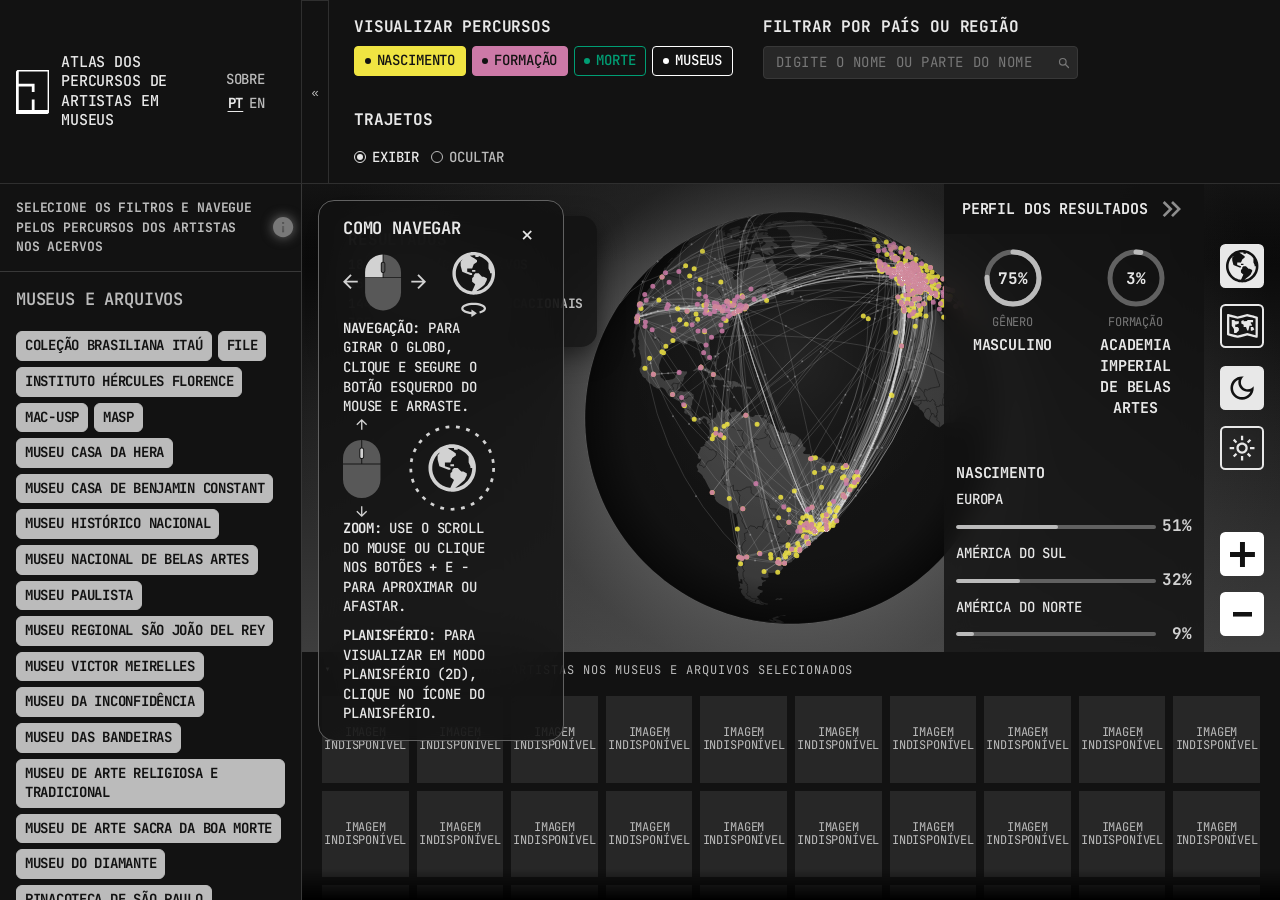
==== commit 36f4240c: "atualização do Build" ====
--- a/atlas-acervos-digitais/index.html
+++ b/atlas-acervos-digitais/index.html
@@ -29,8 +29,8 @@
     <link rel="preconnect" href="https://fonts.googleapis.com" />
     <link rel="preconnect" href="https://fonts.gstatic.com" crossorigin />
     <link href="https://fonts.googleapis.com/css2?family=Roboto+Mono:ital,wght@0,100..700;1,100..700&display=swap" rel="stylesheet" />
-    <script type="module" crossorigin src="./assets/index-DLPZOQjT.js"></script>
-    <link rel="stylesheet" crossorigin href="./assets/index-6U7xWhJY.css">
+    <script type="module" crossorigin src="./assets/index-BU2iWFyD.js"></script>
+    <link rel="stylesheet" crossorigin href="./assets/index-lRYJcRnb.css">
   </head>
   <body>
     <div id="app"></div>
--- a/atlas-acervos-digitais/assets/index-lRYJcRnb.css
+++ b/atlas-acervos-digitais/assets/index-lRYJcRnb.css
@@ -0,0 +1 @@
+@charset "UTF-8";@import"https://fonts.googleapis.com/css2?family=JetBrains+Mono:ital,wght@0,100..800;1,100..800&display=swap";.world-map-wrap.svelte-lo9tgu{width:100%;height:100%;overflow:hidden;position:relative}.world-map.svelte-lo9tgu{display:block;width:100%;height:100%;touch-action:none}.world-map--bg.svelte-lo9tgu{position:absolute;top:0;right:0;bottom:0;left:0;pointer-events:none}.world-map--fg.svelte-lo9tgu{position:relative;cursor:grab}.world-map--fg.svelte-lo9tgu:active{cursor:grabbing}.world-map--locked.svelte-lo9tgu{cursor:default}.world-map--fg.is-hovering.svelte-lo9tgu{cursor:pointer}.world-map--fg.is-dragging.svelte-lo9tgu{cursor:grabbing}.world-map--fg.is-morphing.svelte-lo9tgu{cursor:progress}.map-vignette.svelte-lo9tgu,.map-gradient-top.svelte-lo9tgu,.map-gradient-left.svelte-lo9tgu{position:absolute;pointer-events:none;z-index:3}.map-vignette.svelte-lo9tgu{top:0;right:0;bottom:0;left:0;opacity:var(--map-vignette-opacity);background:radial-gradient(ellipse 70% 60% at 60% 50%,transparent 30%,var(--bg-vignette-left) 100%)}.map-gradient-top.svelte-lo9tgu{top:0;left:0;right:0;height:80px;background:linear-gradient(to bottom,var(--bg-vignette-top) 0%,transparent 100%);opacity:var(--map-edge-gradient-opacity)}.map-gradient-left.svelte-lo9tgu{top:0;left:0;bottom:0;width:200px;background:linear-gradient(to right,var(--bg-vignette-left) 0%,transparent 100%);opacity:var(--map-edge-gradient-opacity)}.autocomplete-section.svelte-1b0p750{border-top:1px solid var(--bg-hl);padding:.75rem 1rem;flex-shrink:0}.section-header.svelte-1b0p750{display:flex;justify-content:space-between;align-items:baseline;margin-bottom:.5rem}.section-title.svelte-1b0p750{font-size:var(--font-size-2xl);font-weight:var(--font-weight-semibold);letter-spacing:var(--letter-spacing-tight);color:var(--txt-l)}.section-subtitle.svelte-1b0p750{font-size:var(--font-size-2xs);font-weight:var(--font-weight-md);letter-spacing:var(--letter-spacing-narrow);color:var(--txt-hl)}.clear-btn.svelte-1b0p750{all:unset;font-size:var(--font-size-2xs);color:var(--txt-hl);cursor:pointer;line-height:var(--line-height-none)}.clear-btn.svelte-1b0p750:hover{color:var(--txt)}.autocomplete.svelte-1b0p750{position:relative}.autocomplete__input.svelte-1b0p750{all:unset;display:block;width:100%;box-sizing:border-box;padding:.45rem 2rem .45rem .6rem;border:1px solid var(--bg-hl);border-radius:.25rem;font-family:var(--font-family-base);font-size:var(--font-size-md);letter-spacing:var(--letter-spacing-wide);text-transform:uppercase;color:var(--neutral-40);background:var(--bg-m);cursor:text}.autocomplete__input.svelte-1b0p750::placeholder{color:var(--txt-hl);text-transform:uppercase}.autocomplete__input.svelte-1b0p750:focus{border-color:var(--txt-l);outline:none}.autocomplete__icon.svelte-1b0p750{position:absolute;right:.5rem;top:50%;transform:translateY(-50%);color:var(--txt-hl);pointer-events:none;display:flex;align-items:center;line-height:0}.autocomplete__input--active.svelte-1b0p750{background:var(--txt);color:var(--bg);border-color:var(--txt)}.autocomplete__dropdown.svelte-1b0p750{position:absolute;top:calc(100% + 2px);left:0;right:0;z-index:200;background:var(--bg);border:1px solid var(--txt-l);border-radius:.25rem;list-style:none;max-height:180px;overflow-y:auto;scrollbar-width:thin;scrollbar-color:var(--bg-hl) transparent}.autocomplete__option.svelte-1b0p750{all:unset;display:block;width:100%;box-sizing:border-box;padding:.35rem .6rem;font-size:var(--font-size-xs);letter-spacing:var(--letter-spacing-wide);text-transform:uppercase;color:var(--txt-l);cursor:pointer}.autocomplete__option.svelte-1b0p750:hover{background:var(--bg-l);color:var(--txt)}.autocomplete__option--selected.svelte-1b0p750{background:var(--txt);color:var(--bg)}.autocomplete__option--selected.svelte-1b0p750:hover{background:var(--txt-l)}.chips.svelte-1b0p750{display:flex;flex-wrap:wrap;gap:.3rem;margin-bottom:.4rem}.chip.svelte-1b0p750{display:inline-flex;align-items:center;gap:.25rem;padding:.15rem .4rem;background:var(--txt);color:var(--bg);border-radius:.2rem;font-size:var(--font-size-xs);font-family:var(--font-family-base);letter-spacing:var(--letter-spacing-wide);text-transform:uppercase;line-height:var(--line-height-normal)}.chip__remove.svelte-1b0p750{all:unset;font-size:var(--font-size-2xs);cursor:pointer;opacity:.7;line-height:var(--line-height-none)}.chip__remove.svelte-1b0p750:hover{opacity:1}.header-bar.svelte-oiwvqb{display:flex;align-items:flex-start;gap:30px;flex:1;flex-wrap:wrap;min-width:0}.header-section.svelte-oiwvqb{display:flex;flex-direction:column;gap:8px;flex-shrink:0}.header-section--locality.svelte-oiwvqb{flex:0 1 345px;min-width:200px;flex-shrink:1;width:100%}.header-section__label.svelte-oiwvqb{font-size:var(--font-size-xl);font-weight:var(--font-weight-bold);line-height:var(--line-height-normal);letter-spacing:var(--letter-spacing-tight);color:var(--chrome-txt);white-space:nowrap}.header-bar__pills.svelte-oiwvqb{display:flex;align-items:center;gap:6px}.pill.svelte-oiwvqb{all:unset;display:inline-flex;align-items:center;gap:6px;padding:.25rem .6rem;border-radius:.25rem;border:1.5px solid var(--accent);font-family:var(--font-family-base);font-weight:var(--font-weight-medium);font-size:var(--font-size-md);line-height:var(--line-height-normal);letter-spacing:var(--letter-spacing-tight);color:var(--accent);cursor:pointer;white-space:nowrap;transition:background .12s,color .12s,border-color .12s;box-sizing:border-box}.pill.svelte-oiwvqb:not(.pill--active):hover{border-color:var(--accent-hover);color:var(--accent-hover)}.pill.svelte-oiwvqb:not(.pill--active):hover .pill__dot:where(.svelte-oiwvqb){background:var(--accent-hover)}.pill--active.svelte-oiwvqb{background-color:var(--accent);border-color:var(--accent);color:var(--color-black)}.pill--active.svelte-oiwvqb:hover{background-color:var(--accent-hover);border-color:var(--accent-hover);color:var(--color-black)}.pill--active.svelte-oiwvqb .pill__dot:where(.svelte-oiwvqb){background:var(--color-black)}.pill__dot.svelte-oiwvqb{width:6px;height:6px;border-radius:50%;background:var(--accent);flex-shrink:0;transition:background .12s}.header-bar__locality.svelte-oiwvqb{display:flex;align-items:center;gap:6px}.header-bar__locality.svelte-oiwvqb .autocomplete-section{border-top:none;padding:0}.header-bar__locality.svelte-oiwvqb .section-header{display:none}.header-bar__locality.svelte-oiwvqb .autocomplete__input{font-size:var(--font-size-md);padding:.35rem .75rem}.locality-clear.svelte-oiwvqb{all:unset;cursor:pointer;color:var(--chrome-txt-l);font-size:var(--font-size-md);line-height:1;flex-shrink:0}.locality-clear.svelte-oiwvqb:hover{color:var(--chrome-txt)}.trajectory-group.svelte-oiwvqb{display:flex;align-items:center;gap:12px;margin-top:8px}.trajectory-option.svelte-oiwvqb{all:unset;display:inline-flex;align-items:center;gap:6px;font-family:var(--font-family-base);font-weight:var(--font-weight-medium);font-size:var(--font-size-md);line-height:var(--line-height-normal);letter-spacing:var(--letter-spacing-tight);text-transform:uppercase;color:var(--chrome-txt-l);cursor:pointer;white-space:nowrap}.trajectory-option.svelte-oiwvqb:hover,.trajectory-option--active.svelte-oiwvqb{color:var(--chrome-txt)}.trajectory-dot.svelte-oiwvqb{position:relative;width:12px;height:12px;border-radius:50%;border:1.5px solid var(--txt-l);box-sizing:border-box;background:transparent;flex-shrink:0;transition:border-color .12s,background .12s}.trajectory-dot.svelte-oiwvqb:after{content:"";position:absolute;top:2px;right:2px;bottom:2px;left:2px;border-radius:50%;background:transparent;transition:background .12s}.trajectory-option--active:where(.svelte-oiwvqb) .trajectory-dot.svelte-oiwvqb{border-color:currentColor}.trajectory-option--active:where(.svelte-oiwvqb) .trajectory-dot.svelte-oiwvqb:after{background:currentColor}.mobile-header.svelte-olbu9h{display:flex;align-items:center;gap:12px;min-height:90px;box-sizing:border-box;padding:12px 20px;background:var(--chrome-bg);border-bottom:1px solid rgba(255,255,255,.12);flex-shrink:0}.mobile-header__logo.svelte-olbu9h{height:var(--mobile-logo-height);width:auto;display:block;flex-shrink:0}.mobile-header__brand-text.svelte-olbu9h{display:flex;flex-direction:column;gap:2px;flex:1;min-width:0}.mobile-header__title.svelte-olbu9h{font-size:var(--mobile-title-size);font-weight:var(--font-weight-bold);line-height:var(--line-height-snug);letter-spacing:var(--letter-spacing-tight);color:var(--chrome-txt);white-space:normal;overflow-wrap:anywhere}.mobile-header__actions.svelte-olbu9h{display:flex;flex-direction:column;align-items:flex-end;gap:4px;flex-shrink:0}.mobile-header__action-btn.svelte-olbu9h{all:unset;font-size:var(--mobile-action-size);font-weight:var(--font-weight-medium);line-height:var(--line-height-normal);letter-spacing:var(--letter-spacing-tight);color:var(--chrome-txt-l);cursor:pointer;white-space:nowrap}.mobile-header__action-btn.svelte-olbu9h:hover{color:var(--chrome-txt)}.mobile-header__action-btn.svelte-olbu9h:focus-visible{outline:2px solid currentColor}.mobile-header__lang.svelte-olbu9h{display:flex;gap:6px}.mobile-header__lang-btn.svelte-olbu9h{all:unset;font-size:var(--mobile-action-size);font-weight:var(--font-weight-medium);letter-spacing:var(--letter-spacing-tight);color:var(--chrome-txt-l);cursor:pointer}.mobile-header__lang-btn.svelte-olbu9h:hover{color:var(--chrome-txt)}.mobile-header__lang-btn.svelte-olbu9h:focus-visible{outline:2px solid currentColor}.mobile-header__lang-btn--active.svelte-olbu9h{color:var(--chrome-txt);font-weight:var(--font-weight-bold);text-decoration:underline;text-underline-offset:3px}.filter-accordion.svelte-2ofwc{display:flex;flex-direction:column;width:100%;background:var(--bg)}.accordion-section.svelte-2ofwc{display:flex;flex-direction:column;border-bottom:1px solid var(--bg-hl)}.accordion-section.svelte-2ofwc.accordion-section--open{flex:1;min-height:0}.accordion-header.svelte-2ofwc{all:unset;box-sizing:border-box;display:flex;align-items:center;justify-content:space-between;gap:12px;min-height:var(--mobile-menu-min-height);flex-shrink:0;padding:12px 20px;cursor:pointer;background:var(--bg);transition:background .12s}.accordion-header.svelte-2ofwc:hover{background:var(--bg-l)}.accordion-header.svelte-2ofwc:focus-visible{outline:2px solid var(--txt);outline-offset:-2px}.accordion-header__label.svelte-2ofwc{font-family:var(--font-family-base);font-size:var(--mobile-menu-title-size);font-weight:var(--font-weight-bold);letter-spacing:.02em;text-transform:uppercase;color:var(--txt);white-space:normal;overflow-wrap:anywhere}.accordion-header__toggle.svelte-2ofwc{display:flex;align-items:center;justify-content:center;width:24px;height:24px;flex-shrink:0;border:1px solid var(--txt-l);border-radius:50%;color:var(--txt-l);position:relative}.accordion-header.svelte-2ofwc:hover .accordion-header__toggle:where(.svelte-2ofwc){border-color:var(--txt);color:var(--txt)}.icon-plus.svelte-2ofwc,.icon-minus.svelte-2ofwc{position:relative;width:10px;height:10px;display:block}.icon-plus.svelte-2ofwc:before,.icon-plus.svelte-2ofwc:after,.icon-minus.svelte-2ofwc:before{content:"";position:absolute;background:currentColor}.icon-plus.svelte-2ofwc:before,.icon-minus.svelte-2ofwc:before{top:50%;left:0;width:100%;height:1.5px;transform:translateY(-50%)}.icon-plus.svelte-2ofwc:after{left:50%;top:0;height:100%;width:1.5px;transform:translate(-50%)}.accordion-panel.svelte-2ofwc{flex:1;min-height:0;overflow-y:auto;scrollbar-width:thin;scrollbar-color:var(--bg-hl) transparent}.toggle-group.svelte-1539pur{display:flex;flex-wrap:wrap;gap:6px}.toggle-group--list.svelte-1539pur{flex-wrap:nowrap;flex-direction:column;overflow-y:auto;scrollbar-width:thin;scrollbar-color:var(--bg-hl) transparent;padding:.75rem 1rem}.pill.svelte-1539pur{all:unset;display:inline-block;padding:.25rem .5rem;border-radius:.375rem;border:1.5px solid var(--pill-bg);color:var(--pill-bg);font-size:var(--font-size-md);font-weight:var(--font-weight-bold);letter-spacing:var(--letter-spacing-tighter);cursor:pointer;box-sizing:border-box;transition:background .1s,color .1s,border-color .1s}.pill.svelte-1539pur:hover{border-color:var(--pill-bgh);color:var(--pill-bgh)}.pill--dim.svelte-1539pur{opacity:.32}.pill.svelte-1539pur:disabled{cursor:not-allowed}.pill.svelte-1539pur:disabled:hover{border-color:var(--pill-bg);color:var(--pill-bg)}.toggle-group--list.svelte-1539pur .pill:where(.svelte-1539pur){width:100%;text-align:left}.pill--active.svelte-1539pur{background:var(--pill-bg);border-color:var(--pill-bg);color:var(--pill-txt)}.pill--active.svelte-1539pur:hover{background:var(--pill-bgh);border-color:var(--pill-bgh);color:var(--pill-txt)}.acervo-filter.svelte-10y05q2{--pill-bg: var(--acervo-pill-bg);--pill-bgh: var(--acervo-pill-hover);--pill-txt: var(--acervo-pill-txt);display:flex;flex-direction:column}.acervo-filter.svelte-10y05q2 .toggle-group{padding:.75rem 1rem}.acervo-filter__header.svelte-10y05q2{padding:1rem 1rem .5rem;flex-shrink:0}.acervo-filter__title.svelte-10y05q2{font-size:var(--font-size-2xl);font-weight:var(--font-weight-semibold);letter-spacing:var(--letter-spacing-tight);color:var(--txt-l)}.acervo-filter__shortcuts.svelte-10y05q2{display:flex;align-items:center;gap:3px;padding:.25rem 1rem .75rem}.shortcut.svelte-10y05q2{all:unset;font-size:var(--font-size-md);letter-spacing:var(--letter-spacing-tight);color:var(--txt-l);cursor:pointer;text-decoration:underline;text-underline-offset:2px}.shortcut.svelte-10y05q2:hover{color:var(--txt)}.shortcut-sep.svelte-10y05q2{font-size:var(--font-size-2xs);color:var(--bg-hl)}.gender-filter.svelte-1d5uw5d{border-top:1px solid var(--bg-hl);padding:.75rem 1rem;flex-shrink:0}.section-header.svelte-1d5uw5d{margin-bottom:.5rem}.section-title.svelte-1d5uw5d{font-size:var(--font-size-2xl);font-weight:var(--font-weight-semibold);letter-spacing:var(--letter-spacing-tight);color:var(--txt-l)}.sidebar-filters.svelte-6o5ral{display:flex;flex-direction:column;flex:1;min-height:0;overflow-y:auto;scrollbar-width:thin;scrollbar-color:var(--bg-hl) transparent}.projection-toggle.svelte-1pvs2dz{display:flex;flex-direction:column;gap:var(--map-control-gap);pointer-events:none}.map-btn.svelte-1pvs2dz{width:var(--map-control-size);height:var(--map-control-size);display:flex;align-items:center;justify-content:center;background:transparent;border:2px solid var(--map-control-idle);border-radius:5.4px;color:var(--map-control-idle);cursor:pointer;pointer-events:auto;transition:color .12s,border-color .12s,background-color .12s;-webkit-backdrop-filter:blur(3.6px);backdrop-filter:blur(3.6px)}.map-btn.svelte-1pvs2dz:hover{color:var(--map-control-hover);border-color:var(--map-control-hover)}.map-btn.svelte-1pvs2dz:focus-visible{outline:2px solid var(--map-control-hover);outline-offset:2px}.map-btn--active.svelte-1pvs2dz{background:var(--neutral-10);border-color:var(--neutral-10);color:var(--color-black)}.map-btn--active.svelte-1pvs2dz:hover{background:var(--neutral-30);border-color:var(--neutral-30);color:var(--color-black)}.zoom-buttons.svelte-j3q18o{display:flex;flex-direction:column;gap:var(--map-control-gap);pointer-events:none}.zoom-btn.svelte-j3q18o{width:var(--map-control-size);height:var(--map-control-size);display:flex;align-items:center;justify-content:center;background:var(--color-white);border:none;border-radius:5.28px;color:var(--color-black);cursor:pointer;pointer-events:auto;backdrop-filter:blur(3.52px);-webkit-backdrop-filter:blur(3.52px);transition:background .12s}.zoom-btn.svelte-j3q18o:hover{background:var(--neutral-30)}.zoom-btn.svelte-j3q18o:active{background:var(--neutral-10)}.sidebar.svelte-181dlmc{width:var(--sidebar-width, 365px);flex-shrink:0;border-right:1px solid var(--bg-hl);background:var(--bg-side);display:flex;flex-direction:column;position:relative}@media(min-width:760px){.sidebar.svelte-181dlmc{transition:width .2s ease-out,border-color .2s;overflow:visible}.sidebar.svelte-181dlmc:not(.sidebar--open){width:0;border-right-color:transparent}}@media(max-width:759px){.sidebar.svelte-181dlmc{position:fixed;top:0;right:0;bottom:0;left:0;width:280px;z-index:100;transform:translate(-100%);transition:transform .2s ease-out;border-right:1px solid var(--bg-hl);box-shadow:0 2px 8px #00000026}.sidebar.svelte-181dlmc.sidebar--open{transform:translate(0)}}.sidebar__inner.svelte-181dlmc{flex:1;min-width:0;min-height:0;overflow:hidden;display:flex;flex-direction:column}.sidebar__brand.svelte-181dlmc{display:flex;align-items:center;gap:12px;height:var(--menu-height);padding:0 0 0 16px;background:var(--chrome-bg);border-bottom:1px solid rgba(255,255,255,.12);flex-shrink:0}.sidebar__logo.svelte-181dlmc{height:44px;width:auto;display:block;flex-shrink:0}.sidebar__brand-text.svelte-181dlmc{display:flex;flex-direction:column;gap:2px;flex:1;min-width:0;text-decoration:none}.sidebar__brand-title.svelte-181dlmc{font-size:var(--font-size-lg);font-weight:var(--font-weight-medium);line-height:var(--line-height-snug);letter-spacing:var(--letter-spacing-tight);color:var(--chrome-txt)}.sidebar__brand-actions.svelte-181dlmc{display:flex;flex-direction:column;align-items:flex-end;gap:4px;flex-shrink:0;margin-right:36px}.sidebar__action-btn.svelte-181dlmc{all:unset;font-size:var(--font-size-md);font-weight:var(--font-weight-medium);line-height:var(--line-height-normal);letter-spacing:var(--letter-spacing-tight);color:var(--chrome-txt-l);cursor:pointer;white-space:nowrap}.sidebar__action-btn.svelte-181dlmc:hover{color:var(--chrome-txt)}.sidebar__lang.svelte-181dlmc{display:flex;gap:6px}.sidebar__lang-btn.svelte-181dlmc{all:unset;font-size:var(--font-size-md);font-weight:var(--font-weight-medium);letter-spacing:var(--letter-spacing-tight);color:var(--chrome-txt-l);cursor:pointer}.sidebar__lang-btn.svelte-181dlmc:hover{color:var(--chrome-txt)}.sidebar__lang-btn--active.svelte-181dlmc{color:var(--chrome-txt);font-weight:var(--font-weight-bold);text-decoration:underline;text-underline-offset:3px}.sidebar__header.svelte-181dlmc{display:none;position:sticky;top:0;background:var(--bg);border-bottom:1px solid var(--bg-hl);z-index:10;padding:.5rem}@media(max-width:759px){.sidebar__header.svelte-181dlmc{display:flex;align-items:center;justify-content:flex-end}}.sidebar__close.svelte-181dlmc{background:none;border:none;font-size:var(--font-size-2xl);color:var(--txt);cursor:pointer;padding:.5rem .75rem;display:flex;align-items:center;justify-content:center}.sidebar__close.svelte-181dlmc:hover{opacity:.7}.sidebar__intro.svelte-181dlmc{display:none;align-items:center;gap:0;border-bottom:1px solid var(--bg-hl);flex-shrink:0}@media(min-width:760px){.sidebar__intro.svelte-181dlmc{display:flex}}.sidebar__description.svelte-181dlmc{font-family:var(--font-family-base);font-size:var(--font-size-sm);font-weight:var(--font-weight-bold);line-height:var(--line-height-relaxed);letter-spacing:var(--letter-spacing-tight);color:var(--txt-l);text-transform:uppercase;margin:0;flex:1;padding:.875rem 0 .875rem 1rem}.sidebar__info-btn.svelte-181dlmc{all:unset;font-size:var(--font-size-md);color:var(--txt-hl);cursor:pointer;line-height:var(--line-height-none);display:flex;align-items:center;justify-content:center;width:28px;flex-shrink:0;padding:.875rem .25rem}.sidebar__info-btn.svelte-181dlmc:hover{color:var(--txt)}.sidebar__info-btn--active.svelte-181dlmc svg{filter:drop-shadow(0 0 6px var(--txt-hl))}.sidebar__collapse-btn.svelte-181dlmc{position:absolute;right:-28px;top:0;height:var(--menu-height);width:28px;background:var(--chrome-bg);border:1px solid rgba(255,255,255,.12);border-radius:0;color:var(--chrome-txt-l);cursor:pointer;display:flex;align-items:center;justify-content:center;font-size:var(--font-size-sm);z-index:10;flex-shrink:0}@media(max-width:759px){.sidebar__collapse-btn.svelte-181dlmc{display:none}}.sidebar__collapse-btn.svelte-181dlmc:hover{color:var(--chrome-txt);border-color:#ffffff4d}.sidebar__content.svelte-181dlmc{display:flex;flex-direction:column;flex:1;overflow-y:auto;scrollbar-width:thin;scrollbar-color:var(--bg-hl) transparent}.artist-card.svelte-i7ent7{position:absolute;bottom:calc(var(--artwork-strip-inset, 0px) + 16px);right:16px;z-index:20;width:360px;max-width:calc(100vw - 32px);max-height:calc(100vh - var(--menu-height) - var(--artwork-strip-inset, 0px) - 32px);display:flex;flex-direction:column;background:var(--bg-c);color:var(--txt);border:1px solid var(--bg-hl);box-shadow:0 8px 24px #00000080;-webkit-backdrop-filter:blur(10px);backdrop-filter:blur(10px);border-radius:16px;overflow:hidden}.artist-card__header.svelte-i7ent7{display:flex;align-items:flex-start;justify-content:space-between;gap:8px;padding:14px 14px 10px;flex-shrink:0}.artist-card__name.svelte-i7ent7{margin:0;min-width:0;overflow-wrap:anywhere;font-size:var(--font-size-2xl);font-weight:var(--font-weight-bold);letter-spacing:var(--letter-spacing-tight);line-height:var(--line-height-tight)}.artist-card__close.svelte-i7ent7{all:unset;display:inline-flex;align-items:center;justify-content:center;width:var(--close-target-size);height:var(--close-target-size);color:var(--txt-hl);font-size:var(--close-symbol-size);line-height:var(--line-height-none);cursor:pointer;flex-shrink:0;margin-top:1px}.artist-card__close.svelte-i7ent7:hover{color:var(--txt)}.artist-card__close.svelte-i7ent7:focus-visible{outline:2px solid currentColor}.artist-card__body.svelte-i7ent7{padding:0 14px 14px;overflow-y:auto;scrollbar-width:thin;scrollbar-color:var(--bg-hl) transparent}.section.svelte-i7ent7{padding:10px 0}.section__label.svelte-i7ent7{margin:0 0 5px;font-size:var(--font-size-xl);font-weight:var(--font-weight-bold);letter-spacing:var(--letter-spacing-tight);text-transform:uppercase;color:var(--txt-hl)}.section__row.svelte-i7ent7{display:flex;align-items:flex-start;justify-content:space-between;gap:8px}.section__left.svelte-i7ent7{display:flex;align-items:flex-start;gap:6px;min-width:0}.section__dot.svelte-i7ent7{flex-shrink:0;font-size:var(--font-size-xs);margin-top:3px;line-height:var(--line-height-none)}.section__text.svelte-i7ent7{margin:0;font-size:var(--font-size-lg);font-weight:var(--font-weight-regular);letter-spacing:var(--letter-spacing-tight);color:var(--txt);line-height:var(--line-height-normal)}.section__right.svelte-i7ent7{display:flex;flex-direction:column;align-items:flex-end;gap:4px;flex-shrink:0;padding-top:2px}.section__precision-label.svelte-i7ent7{font-size:var(--font-size-xs);font-weight:var(--font-weight-bold);letter-spacing:var(--letter-spacing-tight);text-transform:uppercase;color:var(--confidence-alta);white-space:nowrap;line-height:var(--line-height-normal);text-align:right}.badge.svelte-i7ent7{font-size:var(--font-size-xs);font-weight:var(--font-weight-bold);letter-spacing:var(--letter-spacing-tight);text-transform:uppercase;padding:3px 12px;height:18.7px;border-radius:68px;border:1px solid;white-space:nowrap;line-height:var(--line-height-normal);box-sizing:border-box;display:inline-flex;align-items:center}.artwork-list.svelte-i7ent7{list-style:none;margin:0;padding:0}.artwork.svelte-i7ent7{margin-bottom:5px;font-size:var(--font-size-md);font-weight:var(--font-weight-regular);letter-spacing:var(--letter-spacing-tight);line-height:var(--line-height-normal);color:var(--txt-l)}.artwork.svelte-i7ent7 a:where(.svelte-i7ent7){color:var(--txt-l);text-decoration:underline;text-underline-offset:2px}.artwork.svelte-i7ent7 a:where(.svelte-i7ent7):hover{color:var(--txt)}.artwork__title.svelte-i7ent7{text-decoration:underline;text-underline-offset:2px}.artwork__museum.svelte-i7ent7{color:var(--txt-hl)}.confidence-disclaimer.svelte-i7ent7{margin:8px 0 0;font-size:var(--font-size-2xs);font-weight:var(--font-weight-medium);letter-spacing:var(--letter-spacing-tight);text-transform:uppercase;color:var(--disclaimer);line-height:var(--line-height-normal)}.artwork-strip.svelte-jcf2wa{position:absolute;left:0;right:0;bottom:0;background:var(--bg);color:var(--txt);pointer-events:auto;height:auto;max-height:min(248px,max(36px,calc(100% - var(--map-controls-min-visible-height))));display:flex;flex-direction:column;overflow:hidden;box-sizing:border-box;z-index:5;transition:height .2s ease-out}.artwork-strip--collapsed.svelte-jcf2wa{height:36px}.artwork-strip--mobile.svelte-jcf2wa{left:auto;right:12px;bottom:12px;width:auto;max-width:calc(100% - 24px);border-radius:8px;border:1px solid var(--bg-hl);box-shadow:0 6px 20px #00000073;height:65px}.artwork-strip--mobile.artwork-strip--collapsed.svelte-jcf2wa{height:31px}.artwork-strip--mobile.svelte-jcf2wa .artwork-strip__header:where(.svelte-jcf2wa){height:31px;padding:0 12px;font-size:var(--font-size-xs)}.artwork-strip--mobile.svelte-jcf2wa .artwork-strip__grid:where(.svelte-jcf2wa){grid-template-columns:none;grid-auto-flow:column;grid-auto-columns:80px;padding:4px 12px 6px}.artwork-strip--mobile.svelte-jcf2wa .artwork-strip__scroll:where(.svelte-jcf2wa){overflow-x:auto;overflow-y:hidden}.artwork-strip__header.svelte-jcf2wa{all:unset;display:flex;align-items:center;gap:10px;height:36px;padding:0 20px;cursor:pointer;color:var(--txt-l);font-size:var(--font-size-xs);letter-spacing:var(--letter-spacing-wider);text-transform:uppercase;flex-shrink:0;box-sizing:border-box}.artwork-strip__header.svelte-jcf2wa:hover{color:var(--txt)}.artwork-strip__header.svelte-jcf2wa:focus-visible{outline:2px solid var(--txt);outline-offset:-2px}.artwork-strip__chevron.svelte-jcf2wa{display:inline-block;width:12px;text-align:center;color:var(--txt);transform:rotate(0);transition:transform .2s ease-out}.artwork-strip__chevron--collapsed.svelte-jcf2wa{transform:rotate(-90deg)}.artwork-strip__label.svelte-jcf2wa{white-space:nowrap;overflow:hidden;text-overflow:ellipsis}.artwork-strip__body.svelte-jcf2wa{flex:1 1 auto;overflow:hidden;display:flex;flex-direction:column}.artwork-strip__scroll.svelte-jcf2wa{position:relative;flex:1 1 auto;overflow-y:auto;overflow-x:hidden;scrollbar-width:thin;scrollbar-color:var(--bg-hl) transparent}.artwork-strip__scroll.svelte-jcf2wa:after{content:"";position:sticky;bottom:0;left:0;right:0;display:block;height:50px;margin-top:-50px;background:linear-gradient(180deg,#0000 38.46%,#000);pointer-events:none;opacity:1;transition:opacity .12s linear}.artwork-strip__scroll.svelte-jcf2wa.artwork-strip__scroll--at-bottom:after{opacity:0}.artwork-strip__grid.svelte-jcf2wa{display:grid;grid-template-columns:repeat(auto-fill,minmax(80px,1fr));gap:8px;padding:8px 20px 16px;margin:0;list-style:none}.artwork.svelte-jcf2wa{aspect-ratio:1 / 1}.artwork-strip--mobile.svelte-jcf2wa .artwork:where(.svelte-jcf2wa){aspect-ratio:auto;height:24px}.artwork__btn.svelte-jcf2wa{all:unset;display:block;width:100%;height:100%;cursor:pointer;box-sizing:border-box}.artwork__btn.svelte-jcf2wa:hover .artwork__img:where(.svelte-jcf2wa){outline:2px solid var(--txt)}.artwork__btn.svelte-jcf2wa:focus-visible{outline:2px solid var(--txt);outline-offset:2px}.artwork__img.svelte-jcf2wa{width:100%;height:100%;object-fit:cover;background:var(--bg-l);display:block;transition:outline .1s,opacity .18s}.artwork__img.svelte-jcf2wa.artwork__img--loaded{animation:svelte-jcf2wa-artwork-fadein .18s ease-out}@keyframes svelte-jcf2wa-artwork-fadein{0%{opacity:0}to{opacity:1}}.artwork__img--placeholder.svelte-jcf2wa{display:flex;align-items:center;justify-content:center;color:var(--txt-l);font-size:var(--font-size-xs);line-height:1.1;text-align:center;overflow-wrap:anywhere;box-sizing:border-box}.artwork__img--compact.svelte-jcf2wa{font-size:var(--font-size-2xs)}.artwork-tip{position:fixed;z-index:100;background:var(--bg-l);color:var(--txt);border:1px solid var(--bg-hl);border-radius:4px;padding:8px 12px;max-width:220px;pointer-events:none;font-size:var(--font-size-xs);line-height:var(--line-height-normal)}.artwork-tip p.svelte-jcf2wa{margin:0}.artwork-tip__title{font-weight:var(--font-weight-semibold);margin-bottom:2px!important}.artwork-tip__year{color:var(--txt-l)}.artwork-tip__creator{margin-top:4px!important;color:var(--txt-l);font-style:italic}.artwork-tip__museum{margin-top:2px!important;font-size:var(--font-size-xs);color:var(--txt-hl)}.map-stats.svelte-1koob5r{position:absolute;top:32px;left:32px;z-index:10;display:flex;flex-direction:column;gap:0;pointer-events:none;padding:14px;background:var(--bg-c);border-radius:16px;box-shadow:var(--results-shadow);-webkit-backdrop-filter:blur(10px);backdrop-filter:blur(10px);overflow:hidden;font-family:var(--font-family-base);font-style:normal;font-weight:var(--font-weight-bold);font-size:var(--font-size-sm);line-height:var(--line-height-relaxed);text-transform:uppercase;color:var(--txt-l)}.map-stats__title.svelte-1koob5r{margin:0 0 4px;font-size:var(--font-size-xl);line-height:var(--line-height-snug);text-transform:uppercase}[data-theme=light] .map-stats.svelte-1koob5r{color:#000000a3}.map-stats__line.svelte-1koob5r{margin:0}@media(max-width:768px){.map-stats.svelte-1koob5r{top:16px;left:16px;font-size:var(--font-size-xs)}.map-stats__title.svelte-1koob5r{font-size:var(--font-size-lg)}}.profile-panel.svelte-17u2s6b{position:absolute;top:0;right:var(--map-control-rail-width);width:260px;background:var(--bg-c);backdrop-filter:blur(12px);-webkit-backdrop-filter:blur(12px);overflow:hidden;z-index:10;font-family:var(--font-family-base);line-height:var(--line-height-normal);letter-spacing:var(--letter-spacing-tight);pointer-events:auto;max-height:calc(100% - var(--artwork-strip-inset, 0px))}.profile-panel--collapsed.svelte-17u2s6b{right:0;border-bottom-left-radius:14px;border-bottom:1px solid var(--bg-hl);border-left:1px solid var(--bg-hl);background:var(--bg-c);backdrop-filter:none;-webkit-backdrop-filter:none}.profile-panel__header.svelte-17u2s6b{display:flex;align-items:center;justify-content:center;width:100%;padding:14.4px 18px 14.4px 13px;background:var(--bg-c);border:none;color:var(--txt);font-family:var(--font-family-base);font-size:var(--font-size-lg);font-weight:var(--font-weight-bold);line-height:var(--line-height-normal);letter-spacing:var(--letter-spacing-tight);text-transform:uppercase;cursor:pointer;white-space:nowrap;gap:14.4px}.profile-panel__header.svelte-17u2s6b:hover{background:var(--bg)}.profile-panel__title.svelte-17u2s6b{font-family:var(--font-family-base);font-size:var(--font-size-lg);font-weight:var(--font-weight-bold);color:var(--txt);letter-spacing:var(--letter-spacing-tight);margin:0}.profile-panel__chevron.svelte-17u2s6b{font-size:var(--font-size-xs);flex-shrink:0}.profile-panel__chevron--open.svelte-17u2s6b{transform:scaleX(-1)}.profile-panel__content.svelte-17u2s6b{padding:12px;display:flex;flex-direction:column;gap:12px;max-height:calc(100vh - 148px - var(--artwork-strip-inset, 0px));overflow-y:auto;scrollbar-width:thin;scrollbar-color:var(--bg-hl) transparent}.profile-panel__empty.svelte-17u2s6b{font-size:var(--font-size-xs);color:var(--txt-hl);text-align:center;padding:10px 0}.profile-panel__donuts.svelte-17u2s6b{display:flex;gap:10px;justify-content:space-between;align-items:flex-start}.profile-panel__donut-item.svelte-17u2s6b{display:flex;flex-direction:column;align-items:center;gap:4px;flex:1}.donut-pct{font-size:var(--font-size-xl);font-weight:var(--font-weight-bold);font-family:inherit;fill:var(--profile-donut-pct)}.profile-panel__donut-label.svelte-17u2s6b{font-size:var(--font-size-xs);font-weight:var(--font-weight-regular);letter-spacing:var(--letter-spacing-tight);text-transform:uppercase;color:var(--txt-hl);margin:0}.profile-panel__donut-value.svelte-17u2s6b{font-size:var(--font-size-lg);font-weight:var(--font-weight-bold);letter-spacing:var(--letter-spacing-tight);text-transform:uppercase;color:var(--txt);margin:0;text-align:center;max-width:80px;word-break:break-word;-webkit-hyphens:auto;hyphens:auto}.profile-panel__bars-section.svelte-17u2s6b{display:flex;flex-direction:column;gap:6px}.profile-panel__bars-title.svelte-17u2s6b{font-size:var(--font-size-lg);font-weight:var(--font-weight-bold);letter-spacing:var(--letter-spacing-tight);text-transform:uppercase;color:var(--txt);padding-top:44px}.profile-panel__bars-title--birth.svelte-17u2s6b{padding-top:var(--profile-first-section-padding)}.profile-panel__bar-item.svelte-17u2s6b{display:flex;flex-direction:column;gap:6px}.profile-panel__bar-label.svelte-17u2s6b{font-size:var(--font-size-md);font-weight:var(--font-weight-medium);letter-spacing:var(--letter-spacing-tight);text-transform:uppercase;color:var(--txt)}.profile-panel__bar-row.svelte-17u2s6b{display:flex;align-items:center;gap:6px}.profile-panel__bar-track.svelte-17u2s6b{flex:1;height:4px;background:var(--neutral-70);border-radius:2px;overflow:hidden}.profile-panel__bar-fill.svelte-17u2s6b{height:100%;background:var(--neutral-30);border-radius:2px;transition:width .3s ease-out}.profile-panel__bar-pct.svelte-17u2s6b{font-size:var(--font-size-xl);font-weight:var(--font-weight-bold);color:var(--profile-bar-pct);white-space:nowrap;min-width:30px;text-align:right}.profile-panel__disclaimer.svelte-17u2s6b{font-size:var(--font-size-2xs);font-weight:var(--font-weight-medium);font-family:var(--font-family-base);letter-spacing:var(--letter-spacing-tight);line-height:var(--line-height-normal);text-transform:uppercase;color:var(--neutral-40);margin:0;padding-top:12px;border-top:1px solid var(--bg-hl)}@media(max-width:1024px){.profile-panel.svelte-17u2s6b{width:calc(100% - var(--map-control-rail-width));max-width:100%;backdrop-filter:none;-webkit-backdrop-filter:none}.profile-panel--collapsed.svelte-17u2s6b{width:100%}.profile-panel__header.svelte-17u2s6b{padding:12px 12.8px;gap:12px;font-size:12px}.profile-panel__title.svelte-17u2s6b{font-size:12px}.profile-panel__chevron.svelte-17u2s6b{width:15px;height:15px}.profile-panel__content.svelte-17u2s6b{padding:12px;gap:12px;max-height:calc(100vh - 120px)}.profile-panel__donuts.svelte-17u2s6b{gap:8px}.profile-panel__donut-item.svelte-17u2s6b{gap:3px}.donut-pct{font-size:14px}.profile-panel__donut-label.svelte-17u2s6b{font-size:10px}.profile-panel__donut-value.svelte-17u2s6b{font-size:12px;max-width:70px}.profile-panel__bars-section.svelte-17u2s6b{gap:5px}.profile-panel__bars-title.svelte-17u2s6b{font-size:12px;padding-top:12px}.profile-panel__bars-title--birth.svelte-17u2s6b{padding-top:12px}.profile-panel__bar-item.svelte-17u2s6b{gap:4px}.profile-panel__bar-label.svelte-17u2s6b{font-size:11px}.profile-panel__bar-row.svelte-17u2s6b{gap:5px}.profile-panel__bar-pct.svelte-17u2s6b{font-size:12px;min-width:25px}.profile-panel__bar-track.svelte-17u2s6b{height:3px}}@media(max-width:640px){.profile-panel.svelte-17u2s6b{display:none}}.tutorial-box.svelte-1u2v1dz{pointer-events:auto;position:relative;background:var(--tutorial-bg);backdrop-filter:blur(30px);-webkit-backdrop-filter:blur(30px);border:1px solid var(--neutral-70);border-radius:16px;padding:16px 24px;padding-right:calc(var(--close-target-size) + 24px);width:246px;display:flex;flex-direction:column;gap:9px}.tutorial-box__title.svelte-1u2v1dz{font-size:var(--font-size-2xl);font-weight:var(--font-weight-bold);line-height:var(--line-height-normal);letter-spacing:var(--letter-spacing-tight);color:var(--tutorial-txt);text-transform:uppercase;margin:0;overflow-wrap:anywhere}.tutorial-box__close.svelte-1u2v1dz{all:unset;position:absolute;top:12px;right:14px;display:inline-flex;align-items:center;justify-content:center;width:var(--close-target-size);height:var(--close-target-size);font-size:var(--close-symbol-size);line-height:var(--line-height-none);color:var(--tutorial-txt);cursor:pointer;transition:color .12s}.tutorial-box__close.svelte-1u2v1dz:hover{color:var(--tutorial-txt)}.tutorial-box__close.svelte-1u2v1dz:focus-visible{outline:2px solid currentColor}.tutorial-box__body.svelte-1u2v1dz{font-size:var(--font-size-md);font-weight:var(--font-weight-medium);line-height:var(--line-height-normal);letter-spacing:var(--letter-spacing-tight);color:var(--tutorial-txt);overflow-wrap:anywhere}.tutorial-box__body.svelte-1u2v1dz p{margin:0}.tutorial-box__body.svelte-1u2v1dz p+p{margin-top:9px}.tutorial-box__body.svelte-1u2v1dz strong{font-weight:var(--font-weight-bold);letter-spacing:var(--letter-spacing-tighter)}.about-backdrop.svelte-n8ytu{position:fixed;top:0;right:0;bottom:0;left:0;background:#0009;z-index:100}.about-modal.svelte-n8ytu{position:fixed;top:50%;left:50%;transform:translate(-50%,-50%);z-index:101;width:min(560px,calc(100vw - 32px));box-sizing:border-box;max-height:calc(100vh - 64px);overflow-y:auto;background:var(--color-black);border-radius:16px;padding:40px;box-shadow:0 0 60px #ffffff14;display:flex;flex-direction:column;gap:20px;overflow-wrap:anywhere}@media(max-width:760px){.about-modal.svelte-n8ytu{padding:calc(var(--close-target-size) + 24px) 20px 24px;border-radius:12px}}.about-modal__close.svelte-n8ytu{position:absolute;top:16px;right:20px;background:none;border:none;color:var(--neutral-10);display:inline-flex;align-items:center;justify-content:center;width:var(--close-target-size);height:var(--close-target-size);box-sizing:border-box;font-size:var(--close-symbol-size);line-height:1;cursor:pointer;padding:0;border-radius:4px;transition:color .12s}.about-modal__close.svelte-n8ytu:hover{color:var(--neutral-10)}.about-modal__close.svelte-n8ytu:focus-visible{outline:2px solid currentColor}.about-modal__title.svelte-n8ytu{font-size:13px;font-weight:700;letter-spacing:.12em;text-transform:uppercase;color:var(--txt);margin:0;padding-right:var(--close-target-size)}.about-modal__body.svelte-n8ytu{font-size:var(--about-body-size);line-height:1.4;letter-spacing:.05em;text-transform:uppercase;color:var(--neutral-10);margin:0}.about-modal__link.svelte-n8ytu{color:var(--neutral-10);text-underline-offset:3px}.about-modal__link.svelte-n8ytu:hover{color:var(--neutral-30)}.about-modal__credits.svelte-n8ytu{display:grid;grid-template-columns:1fr;gap:4px;border-top:1px solid var(--neutral-60);padding-top:16px;font-size:var(--about-meta-size);line-height:1.4}.about-modal__credits-row.svelte-n8ytu{display:grid;grid-template-columns:minmax(0,1fr) minmax(0,2fr);gap:12px;align-items:baseline}dt.svelte-n8ytu{font-size:inherit;font-weight:700;letter-spacing:.1em;text-transform:uppercase;color:var(--neutral-10);white-space:normal}dd.svelte-n8ytu{font-size:inherit;letter-spacing:.06em;text-transform:uppercase;color:var(--neutral-10);margin:0}.about-modal__logo-group.svelte-n8ytu{padding-top:24px;display:flex;flex-wrap:wrap;gap:16px}.about-modal__logo.svelte-n8ytu{color:var(--color-white);height:32px;width:auto;opacity:.9}.about-modal__logo.svelte-n8ytu:not([src]),.about-modal__logo.svelte-n8ytu[src=""]{display:none}.theme-toggle.svelte-1kenrq5{display:flex;flex-direction:column;gap:var(--map-control-gap);pointer-events:none}.map-btn.svelte-1kenrq5{width:var(--map-control-size);height:var(--map-control-size);display:inline-flex;align-items:center;justify-content:center;padding:0;background:transparent;border:2px solid var(--map-control-idle);border-radius:5.28px;color:var(--map-control-idle);cursor:pointer;pointer-events:auto;transition:color .16s ease,border-color .16s ease,background-color .16s ease,transform .16s ease;-webkit-backdrop-filter:blur(3.52px);backdrop-filter:blur(3.52px);box-shadow:none}.map-btn.svelte-1kenrq5 svg:where(.svelte-1kenrq5){width:44px;height:44px;display:block;flex-shrink:0}.map-btn.svelte-1kenrq5:hover{border-color:var(--map-control-hover);color:var(--map-control-hover);transform:translateY(-1px)}.map-btn.svelte-1kenrq5:focus-visible{outline:2px solid var(--map-control-hover);outline-offset:2px}.map-btn--active.svelte-1kenrq5{background:var(--neutral-10);border-color:var(--neutral-10);color:var(--color-black);cursor:default}.map-btn--active.svelte-1kenrq5:hover{background:var(--neutral-30);border-color:var(--neutral-30);color:var(--color-black);transform:none}.layout.svelte-1n46o8q{display:flex;flex-direction:row;height:100vh;background:var(--bg);color:var(--txt);overflow:hidden}.main-area.svelte-1n46o8q{flex:1;min-width:0;display:flex;flex-direction:column;overflow:hidden}.header.svelte-1n46o8q{display:flex;align-items:center;gap:30px;padding:16px 1.5rem 16px calc(1.5rem + 28px);min-height:98px;box-sizing:border-box;background:var(--chrome-bg);color:var(--chrome-txt);border-bottom:1px solid rgba(255,255,255,.12);flex-shrink:0;flex-wrap:nowrap;overflow:visible}.header__controls.svelte-1n46o8q{flex:1;display:flex;align-items:center;gap:16px;flex-wrap:nowrap;min-width:0}.mobile-header-shell.svelte-1n46o8q{flex-shrink:0}.mobile-filters.svelte-1n46o8q{flex-shrink:0;position:relative;z-index:30;background:var(--bg);border-bottom:1px solid var(--bg-hl)}.mobile-filters--open.svelte-1n46o8q{position:absolute;top:var(--mobile-header-height);left:0;right:0;bottom:0;z-index:60;display:flex;flex-direction:column;border-bottom:none}.mobile-filters__panel.svelte-1n46o8q{padding:0 20px 20px;overflow-y:auto;scrollbar-width:thin;scrollbar-color:var(--bg-hl) transparent}.mobile-filters__panel.svelte-1n46o8q:not(.mobile-filters__panel--header){max-height:calc(70vh - var(--menu-height))}.mobile-filters__panel--header.svelte-1n46o8q{padding-top:16px}.mobile-filters__panel--header.svelte-1n46o8q .header-bar{flex-direction:column;align-items:stretch;gap:20px;flex:none;width:100%}.mobile-filters__panel--header.svelte-1n46o8q .header-section{flex:none;width:100%;min-width:0}.mobile-filters__panel--header.svelte-1n46o8q .header-bar__pills{flex-wrap:wrap}.mobile-filters__panel--header.svelte-1n46o8q .header-section--locality{flex:none;width:100%}.mobile-filters__panel--header.svelte-1n46o8q .header-bar__locality{width:100%}.mobile-filters__panel--header.svelte-1n46o8q .trajectory-group{flex-wrap:wrap}.mobile-filters__panel--header.svelte-1n46o8q .header-section__label{white-space:normal}.content.svelte-1n46o8q{flex:1;overflow:hidden;position:relative}.map-container.svelte-1n46o8q{position:absolute;top:0;right:0;bottom:0;left:0;overflow:hidden;background:var(--bg)}.map-overlay-zoom.svelte-1n46o8q{position:absolute;bottom:calc(var(--artwork-strip-inset, 0px) + 16px);right:16px;z-index:10;pointer-events:none;display:flex;flex-direction:column;gap:8px}.map-overlay-right.svelte-1n46o8q{position:absolute;top:16px;right:16px;z-index:10;pointer-events:none;display:flex;flex-direction:column;align-items:flex-end;gap:8px;transform:translateY(44px)}.map-overlay-theme.svelte-1n46o8q{position:absolute;top:calc((100% - var(--artwork-strip-inset, 0px)) / 2);right:16px;transform:translateY(-50%);z-index:10;pointer-events:none}.tutorial-overlay.svelte-1n46o8q{position:absolute;z-index:15;pointer-events:none}.tutorial-overlay--center.svelte-1n46o8q{top:16px;left:16px}@media(max-width:759px){.tutorial-overlay--center.svelte-1n46o8q{top:50%;left:50%;transform:translate(-50%,-50%)}.tutorial-overlay--center.svelte-1n46o8q .tutorial-box{width:286px;padding:16px 20px}}.tutorial-illo.svelte-1n46o8q{display:block;margin:2px auto;max-width:100%;height:auto}.tutorial-reopen-mobile.svelte-1n46o8q{all:unset;position:absolute;left:20px;z-index:15;cursor:pointer;line-height:0;transition:filter .12s;transform:translateY(-12px)}.tutorial-reopen-mobile--active.svelte-1n46o8q svg{filter:drop-shadow(0 0 6px rgba(255,255,255,.65))}.state-message.svelte-1n46o8q{display:flex;align-items:center;justify-content:center;height:100%;font-size:var(--font-size-xs);color:var(--txt-hl)}.state-message--error.svelte-1n46o8q{color:#e44}.tutorial-warning.svelte-1n46o8q{background:var(--bg-warning);color:var(--txt-warning);padding:12px;border-radius:4px;font-size:var(--font-size-md);margin:12px 0 24px}*,*:before,*:after{box-sizing:border-box;margin:0;padding:0}:root{--color-white: #ffffff;--color-black: #121212;--color-yellow: #f0e442;--color-pink: #cc79a7;--color-green: #009e74;--neutral-10: #e8e8e8;--neutral-20: #d2d2d2;--neutral-30: #bbbbbb;--neutral-40: #a5a5a5;--neutral-50: #8e8e8e;--neutral-60: #787878;--neutral-70: #616161;--neutral-80: #4b4b4b;--neutral-90: #383838;--neutral-100: #272727;--bg: var(--color-black);--bg-side: var(--color-black);--bg-l: var(--neutral-100);--bg-c: rgba(18, 18, 18, .8);--bg-m: var(--neutral-100);--bg-hl: var(--neutral-90);--txt: var(--neutral-10);--txt-l: var(--neutral-30);--txt-hl: var(--neutral-60);--birth-color: var(--color-yellow);--death-color: var(--color-green);--edu-color: var(--color-pink);--accent: var(--color-yellow);--bg-vignette-top: var(--neutral-100);--bg-vignette-left: var(rgba(18, 18, 18, .8));--disclaimer: var(--color-white);--bg-warning: var(--color-white);--txt-warning: var(--color-black);--map-control-size: 44px;--map-control-gap: 16px;--map-control-rail-width: 76px;--map-controls-min-visible-height: 464px;--map-control-idle: var(--neutral-10);--map-control-hover: var(--neutral-30);--close-symbol-size: 24px;--close-target-size: 44px;--mobile-title-size: var(--font-size-2xl);--mobile-action-size: var(--font-size-md);--mobile-menu-title-size: var(--font-size-xl);--mobile-logo-height: 50px;--mobile-menu-min-height: 60px;--about-body-size: var(--font-size-lg);--about-meta-size: var(--font-size-xs);--tutorial-bg: var(--bg-c);--tutorial-txt: var(--txt);--profile-first-section-padding: 32px;--profile-donut-pct: var(--txt);--profile-bar-pct: var(--neutral-20);--map-vignette-opacity: 1;--map-edge-gradient-opacity: .5;--results-shadow: 0 8px 24px rgba(0, 0, 0, .5);--acervo-pill-bg: var(--pill-bg);--acervo-pill-hover: var(--pill-bgh);--acervo-pill-txt: var(--pill-txt);--pill-neutral: var(--neutral-10);--pill-neutral-hover: var(--neutral-30);--confidence-alta: var(--neutral-10);--confidence-media: var(--neutral-40);--confidence-baixa: var(--neutral-60);--chrome-bg: var(--color-black);--sidebar-bg: var(--chrome-bg);--chrome-txt: var(--neutral-10);--chrome-txt-l: var(--neutral-30);--font-family-base: "JetBrains Mono", monospace;--font-size-2xs: 10px;--font-size-xs: 12px;--font-size-sm: 13px;--font-size-md: 14px;--font-size-lg: 15px;--font-size-xl: 16px;--font-size-2xl: 17px;--font-weight-regular: 400;--font-weight-medium: 500;--font-weight-semibold: 600;--font-weight-bold: 700;--line-height-none: 1;--line-height-tight: 1.2;--line-height-snug: 1.3;--line-height-normal: 1.4;--line-height-relaxed: 1.5;--letter-spacing-narrow: -.04em;--letter-spacing-tighter: -.02em;--letter-spacing-tight: -.01em;--letter-spacing-normal: 0;--letter-spacing-wide: .04em;--letter-spacing-wider: .08em;--menu-height: 98px;--sidebar-width: 365px;--pill-bg: var(--neutral-30);--pill-bgh: var(--neutral-10);--pill-txt: var(--color-black)}[data-theme=light]{--map-vignette-opacity: .5;--map-edge-gradient-opacity: .25;--results-shadow: 0 4px 16px rgba(0, 0, 0, .2);--acervo-pill-bg: var(--color-black);--acervo-pill-hover: var(--neutral-90);--acervo-pill-txt: var(--color-white);--profile-donut-pct: var(--neutral-90);--profile-bar-pct: var(--neutral-90);--tutorial-bg: var(--neutral-80);--tutorial-txt: var(--neutral-10);--map-control-idle: var(--color-black);--map-control-hover: var(--neutral-80);--bg: var(--color-white);--bg-side: var(--neutral-10);--bg-l: var(--neutral-10);--bg-c: rgba(255, 255, 255, .85);--bg-m: var(--neutral-10);--bg-hl: var(--neutral-20);--bg-vignette-top: var(--neutral-40);--bg-vignette-left: var(--neutral-60);--txt: var(--color-black);--txt-l: var(--neutral-70);--txt-hl: var(--neutral-100);--pill-neutral: var(--color-black);--pill-neutral-hover: var(--neutral-80);--chrome-bg: var(--color-black);--sidebar-bg: var(--chrome-bg);--chrome-txt: var(--neutral-10);--chrome-txt-l: var(--neutral-30);--pill-bg: var(--neutral-70);--pill-bgh: var(--neutral-90);--confidence-alta: var(--neutral-100);--confidence-media: var(--neutral-70);--confidence-baixa: var(--neutral-40);--pill-txt: var(--color-white);--disclaimer: var(--color-black)}@media(max-width:1379px){:root{--sidebar-width: 302px}}@media(max-width:759px){:root{--sidebar-width: 0px;--menu-height: 90px}}html,body{height:100%;width:100%;overflow:hidden;background-color:var(--bg);color:var(--txt);font-family:var(--font-family-base);font-weight:var(--font-weight-regular);line-height:var(--line-height-normal);letter-spacing:var(--letter-spacing-tight);text-transform:uppercase;-webkit-font-smoothing:antialiased;-moz-osx-font-smoothing:grayscale}#app{height:100%;width:100%}.header-bar__locality .autocomplete-section{width:315px;max-width:100%}.header-bar__locality .autocomplete-section .autocomplete{width:100%}
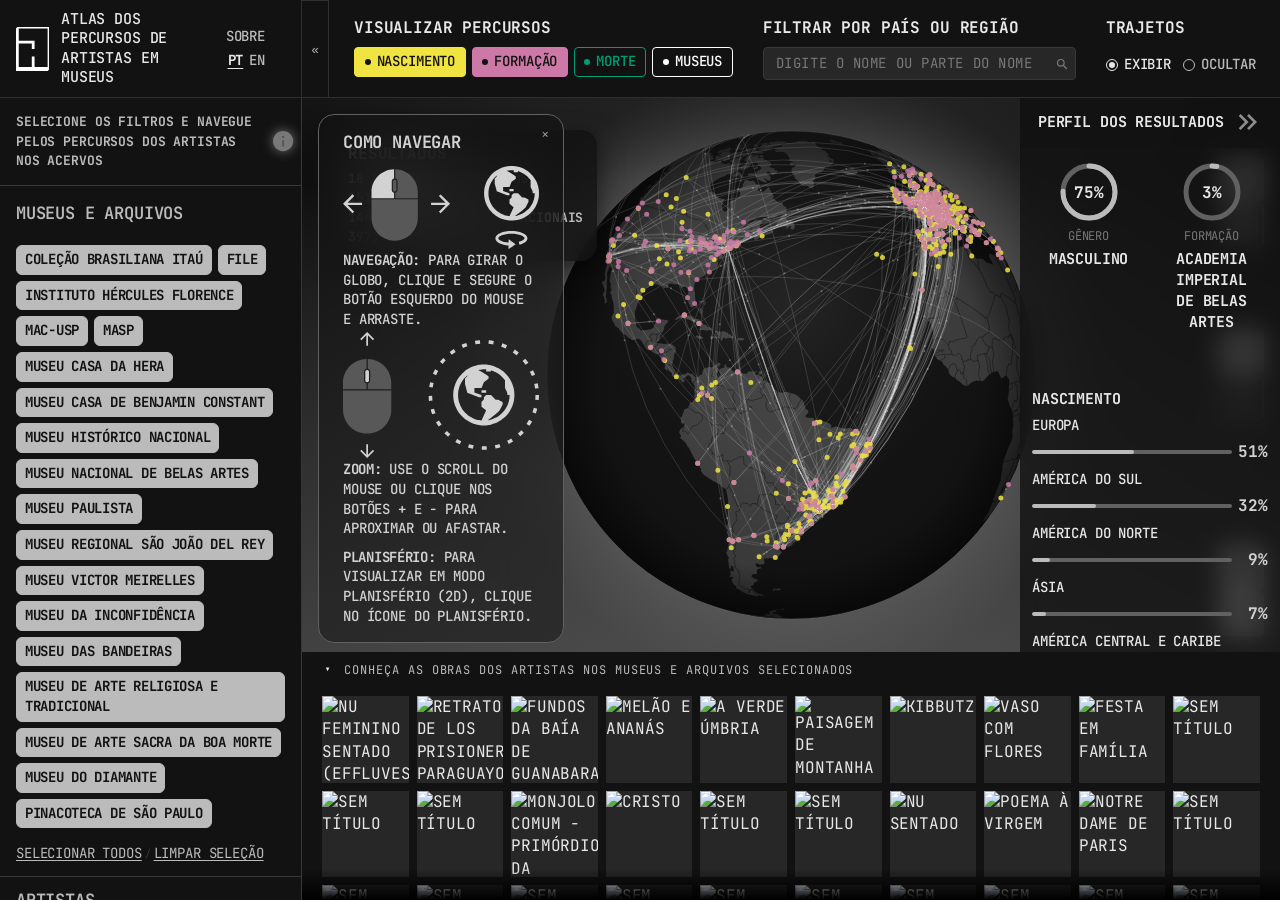
==== commit 854ffd08: "teste versão 1.0.3" ====
--- a/atlas-acervos-digitais/index.html
+++ b/atlas-acervos-digitais/index.html
@@ -29,8 +29,8 @@
     <link rel="preconnect" href="https://fonts.googleapis.com" />
     <link rel="preconnect" href="https://fonts.gstatic.com" crossorigin />
     <link href="https://fonts.googleapis.com/css2?family=Roboto+Mono:ital,wght@0,100..700;1,100..700&display=swap" rel="stylesheet" />
-    <script type="module" crossorigin src="./assets/index-BU2iWFyD.js"></script>
-    <link rel="stylesheet" crossorigin href="./assets/index-lRYJcRnb.css">
+    <script type="module" crossorigin src="./assets/index-D2d1IPlJ.js"></script>
+    <link rel="stylesheet" crossorigin href="./assets/index-6U7xWhJY.css">
   </head>
   <body>
     <div id="app"></div>
--- a/atlas-acervos-digitais/assets/index-6U7xWhJY.css
+++ b/atlas-acervos-digitais/assets/index-6U7xWhJY.css
@@ -0,0 +1 @@
+@charset "UTF-8";@import"https://fonts.googleapis.com/css2?family=JetBrains+Mono:ital,wght@0,100..800;1,100..800&display=swap";.world-map-wrap.svelte-lo9tgu{width:100%;height:100%;overflow:hidden;position:relative}.world-map.svelte-lo9tgu{display:block;width:100%;height:100%;touch-action:none}.world-map--bg.svelte-lo9tgu{position:absolute;top:0;right:0;bottom:0;left:0;pointer-events:none}.world-map--fg.svelte-lo9tgu{position:relative;cursor:grab}.world-map--fg.svelte-lo9tgu:active{cursor:grabbing}.world-map--locked.svelte-lo9tgu{cursor:default}.world-map--fg.is-hovering.svelte-lo9tgu{cursor:pointer}.world-map--fg.is-dragging.svelte-lo9tgu{cursor:grabbing}.world-map--fg.is-morphing.svelte-lo9tgu{cursor:progress}.map-vignette.svelte-lo9tgu,.map-gradient-top.svelte-lo9tgu,.map-gradient-left.svelte-lo9tgu{position:absolute;pointer-events:none;z-index:3}.map-vignette.svelte-lo9tgu{top:0;right:0;bottom:0;left:0;background:radial-gradient(ellipse 70% 60% at 60% 50%,transparent 30%,var(--bg-vignette-left) 100%)}.map-gradient-top.svelte-lo9tgu{top:0;left:0;right:0;height:80px;background:linear-gradient(to bottom,var(--bg-vignette-top) 0%,transparent 100%);opacity:.5}.map-gradient-left.svelte-lo9tgu{top:0;left:0;bottom:0;width:200px;background:linear-gradient(to right,var(--bg-vignette-left) 0%,transparent 100%);opacity:.5}.autocomplete-section.svelte-1b0p750{border-top:1px solid var(--bg-hl);padding:.75rem 1rem;flex-shrink:0}.section-header.svelte-1b0p750{display:flex;justify-content:space-between;align-items:baseline;margin-bottom:.5rem}.section-title.svelte-1b0p750{font-size:var(--font-size-2xl);font-weight:var(--font-weight-semibold);letter-spacing:var(--letter-spacing-tight);color:var(--txt-l)}.section-subtitle.svelte-1b0p750{font-size:var(--font-size-2xs);font-weight:var(--font-weight-md);letter-spacing:var(--letter-spacing-narrow);color:var(--txt-hl)}.clear-btn.svelte-1b0p750{all:unset;font-size:var(--font-size-2xs);color:var(--txt-hl);cursor:pointer;line-height:var(--line-height-none)}.clear-btn.svelte-1b0p750:hover{color:var(--txt)}.autocomplete.svelte-1b0p750{position:relative}.autocomplete__input.svelte-1b0p750{all:unset;display:block;width:100%;box-sizing:border-box;padding:.45rem 2rem .45rem .6rem;border:1px solid var(--bg-hl);border-radius:.25rem;font-family:var(--font-family-base);font-size:var(--font-size-md);letter-spacing:var(--letter-spacing-wide);text-transform:uppercase;color:var(--neutral-40);background:var(--bg-m);cursor:text}.autocomplete__input.svelte-1b0p750::placeholder{color:var(--txt-hl);text-transform:uppercase}.autocomplete__input.svelte-1b0p750:focus{border-color:var(--txt-l);outline:none}.autocomplete__icon.svelte-1b0p750{position:absolute;right:.5rem;top:50%;transform:translateY(-50%);color:var(--txt-hl);pointer-events:none;display:flex;align-items:center;line-height:0}.autocomplete__input--active.svelte-1b0p750{background:var(--txt);color:var(--bg);border-color:var(--txt)}.autocomplete__dropdown.svelte-1b0p750{position:absolute;top:calc(100% + 2px);left:0;right:0;z-index:200;background:var(--bg);border:1px solid var(--txt-l);border-radius:.25rem;list-style:none;max-height:180px;overflow-y:auto;scrollbar-width:thin;scrollbar-color:var(--bg-hl) transparent}.autocomplete__option.svelte-1b0p750{all:unset;display:block;width:100%;box-sizing:border-box;padding:.35rem .6rem;font-size:var(--font-size-xs);letter-spacing:var(--letter-spacing-wide);text-transform:uppercase;color:var(--txt-l);cursor:pointer}.autocomplete__option.svelte-1b0p750:hover{background:var(--bg-l);color:var(--txt)}.autocomplete__option--selected.svelte-1b0p750{background:var(--txt);color:var(--bg)}.autocomplete__option--selected.svelte-1b0p750:hover{background:var(--txt-l)}.chips.svelte-1b0p750{display:flex;flex-wrap:wrap;gap:.3rem;margin-bottom:.4rem}.chip.svelte-1b0p750{display:inline-flex;align-items:center;gap:.25rem;padding:.15rem .4rem;background:var(--txt);color:var(--bg);border-radius:.2rem;font-size:var(--font-size-xs);font-family:var(--font-family-base);letter-spacing:var(--letter-spacing-wide);text-transform:uppercase;line-height:var(--line-height-normal)}.chip__remove.svelte-1b0p750{all:unset;font-size:var(--font-size-2xs);cursor:pointer;opacity:.7;line-height:var(--line-height-none)}.chip__remove.svelte-1b0p750:hover{opacity:1}.header-bar.svelte-oiwvqb{display:flex;align-items:flex-start;gap:30px;flex:1;flex-wrap:nowrap;min-width:0}.header-section.svelte-oiwvqb{display:flex;flex-direction:column;gap:8px;flex-shrink:0}.header-section--locality.svelte-oiwvqb{flex:0 1 345px;min-width:150px;flex-shrink:1;width:100%}.header-section__label.svelte-oiwvqb{font-size:var(--font-size-xl);font-weight:var(--font-weight-bold);line-height:var(--line-height-normal);letter-spacing:var(--letter-spacing-tight);color:var(--chrome-txt);white-space:nowrap}.header-bar__pills.svelte-oiwvqb{display:flex;align-items:center;gap:6px}.pill.svelte-oiwvqb{all:unset;display:inline-flex;align-items:center;gap:6px;padding:.25rem .6rem;border-radius:.25rem;border:1.5px solid var(--accent);font-family:var(--font-family-base);font-weight:var(--font-weight-medium);font-size:var(--font-size-md);line-height:var(--line-height-normal);letter-spacing:var(--letter-spacing-tight);color:var(--accent);cursor:pointer;white-space:nowrap;transition:background .12s,color .12s,border-color .12s;box-sizing:border-box}.pill.svelte-oiwvqb:not(.pill--active):hover{border-color:var(--accent-hover);color:var(--accent-hover)}.pill.svelte-oiwvqb:not(.pill--active):hover .pill__dot:where(.svelte-oiwvqb){background:var(--accent-hover)}.pill--active.svelte-oiwvqb{background-color:var(--accent);border-color:var(--accent);color:var(--color-black)}.pill--active.svelte-oiwvqb:hover{background-color:var(--accent-hover);border-color:var(--accent-hover);color:var(--color-black)}.pill--active.svelte-oiwvqb .pill__dot:where(.svelte-oiwvqb){background:var(--color-black)}.pill__dot.svelte-oiwvqb{width:6px;height:6px;border-radius:50%;background:var(--accent);flex-shrink:0;transition:background .12s}.header-bar__locality.svelte-oiwvqb{display:flex;align-items:center;gap:6px}.header-bar__locality.svelte-oiwvqb .autocomplete-section{border-top:none;padding:0}.header-bar__locality.svelte-oiwvqb .section-header{display:none}.header-bar__locality.svelte-oiwvqb .autocomplete__input{font-size:var(--font-size-md);padding:.35rem .75rem}.locality-clear.svelte-oiwvqb{all:unset;cursor:pointer;color:var(--chrome-txt-l);font-size:var(--font-size-md);line-height:1;flex-shrink:0}.locality-clear.svelte-oiwvqb:hover{color:var(--chrome-txt)}.trajectory-group.svelte-oiwvqb{display:flex;align-items:center;gap:12px;margin-top:8px}.trajectory-option.svelte-oiwvqb{all:unset;display:inline-flex;align-items:center;gap:6px;font-family:var(--font-family-base);font-weight:var(--font-weight-medium);font-size:var(--font-size-md);line-height:var(--line-height-normal);letter-spacing:var(--letter-spacing-tight);text-transform:uppercase;color:var(--chrome-txt-l);cursor:pointer;white-space:nowrap}.trajectory-option.svelte-oiwvqb:hover,.trajectory-option--active.svelte-oiwvqb{color:var(--chrome-txt)}.trajectory-dot.svelte-oiwvqb{position:relative;width:12px;height:12px;border-radius:50%;border:1.5px solid var(--txt-l);box-sizing:border-box;background:transparent;flex-shrink:0;transition:border-color .12s,background .12s}.trajectory-dot.svelte-oiwvqb:after{content:"";position:absolute;top:2px;right:2px;bottom:2px;left:2px;border-radius:50%;background:transparent;transition:background .12s}.trajectory-option--active:where(.svelte-oiwvqb) .trajectory-dot.svelte-oiwvqb{border-color:currentColor}.trajectory-option--active:where(.svelte-oiwvqb) .trajectory-dot.svelte-oiwvqb:after{background:currentColor}.mobile-header.svelte-olbu9h{display:flex;align-items:center;gap:12px;height:var(--menu-height);padding:0 20px;background:var(--chrome-bg);border-bottom:1px solid rgba(255,255,255,.12);flex-shrink:0}.mobile-header__logo.svelte-olbu9h{height:40px;width:auto;display:block;flex-shrink:0}.mobile-header__brand-text.svelte-olbu9h{display:flex;flex-direction:column;gap:2px;flex:1;min-width:0}.mobile-header__title.svelte-olbu9h{font-size:var(--font-size-sm);font-weight:var(--font-weight-bold);line-height:var(--line-height-snug);letter-spacing:var(--letter-spacing-tight);color:var(--chrome-txt);white-space:normal;overflow:hidden;text-overflow:ellipsis;max-width:180px}.mobile-header__actions.svelte-olbu9h{display:flex;flex-direction:column;align-items:flex-end;gap:4px;flex-shrink:0}.mobile-header__action-btn.svelte-olbu9h{all:unset;font-size:var(--font-size-sm);font-weight:var(--font-weight-medium);line-height:var(--line-height-normal);letter-spacing:var(--letter-spacing-tight);color:var(--chrome-txt-l);cursor:pointer;white-space:nowrap}.mobile-header__action-btn.svelte-olbu9h:hover{color:var(--chrome-txt)}.mobile-header__lang.svelte-olbu9h{display:flex;gap:6px}.mobile-header__lang-btn.svelte-olbu9h{all:unset;font-size:var(--font-size-sm);font-weight:var(--font-weight-medium);letter-spacing:var(--letter-spacing-tight);color:var(--chrome-txt-l);cursor:pointer}.mobile-header__lang-btn.svelte-olbu9h:hover{color:var(--chrome-txt)}.mobile-header__lang-btn--active.svelte-olbu9h{color:var(--chrome-txt);font-weight:var(--font-weight-bold);text-decoration:underline;text-underline-offset:3px}.filter-accordion.svelte-2ofwc{display:flex;flex-direction:column;width:100%;background:var(--bg)}.accordion-section.svelte-2ofwc{display:flex;flex-direction:column;border-bottom:1px solid var(--bg-hl)}.accordion-section.svelte-2ofwc.accordion-section--open{flex:1;min-height:0}.accordion-header.svelte-2ofwc{all:unset;box-sizing:border-box;display:flex;align-items:center;justify-content:space-between;gap:12px;height:52px;flex-shrink:0;padding:0 20px;cursor:pointer;background:var(--bg);transition:background .12s}.accordion-header.svelte-2ofwc:hover{background:var(--bg-l)}.accordion-header__label.svelte-2ofwc{font-family:var(--font-family-base);font-size:var(--font-size-sm);font-weight:var(--font-weight-bold);letter-spacing:.02em;text-transform:uppercase;color:var(--txt);white-space:nowrap;overflow:hidden;text-overflow:ellipsis}.accordion-header__toggle.svelte-2ofwc{display:flex;align-items:center;justify-content:center;width:24px;height:24px;flex-shrink:0;border:1px solid var(--txt-l);border-radius:50%;color:var(--txt-l);position:relative}.accordion-header.svelte-2ofwc:hover .accordion-header__toggle:where(.svelte-2ofwc){border-color:var(--txt);color:var(--txt)}.icon-plus.svelte-2ofwc,.icon-minus.svelte-2ofwc{position:relative;width:10px;height:10px;display:block}.icon-plus.svelte-2ofwc:before,.icon-plus.svelte-2ofwc:after,.icon-minus.svelte-2ofwc:before{content:"";position:absolute;background:currentColor}.icon-plus.svelte-2ofwc:before,.icon-minus.svelte-2ofwc:before{top:50%;left:0;width:100%;height:1.5px;transform:translateY(-50%)}.icon-plus.svelte-2ofwc:after{left:50%;top:0;height:100%;width:1.5px;transform:translate(-50%)}.accordion-panel.svelte-2ofwc{flex:1;min-height:0;overflow-y:auto;scrollbar-width:thin;scrollbar-color:var(--bg-hl) transparent}.toggle-group.svelte-1539pur{display:flex;flex-wrap:wrap;gap:6px}.toggle-group--list.svelte-1539pur{flex-wrap:nowrap;flex-direction:column;overflow-y:auto;scrollbar-width:thin;scrollbar-color:var(--bg-hl) transparent;padding:.75rem 1rem}.pill.svelte-1539pur{all:unset;display:inline-block;padding:.25rem .5rem;border-radius:.375rem;border:1.5px solid var(--pill-bg);color:var(--pill-bg);font-size:var(--font-size-md);font-weight:var(--font-weight-bold);letter-spacing:var(--letter-spacing-tighter);cursor:pointer;box-sizing:border-box;transition:background .1s,color .1s,border-color .1s}.pill.svelte-1539pur:hover{border-color:var(--pill-bgh);color:var(--pill-bgh)}.pill--dim.svelte-1539pur{opacity:.32}.pill.svelte-1539pur:disabled{cursor:not-allowed}.pill.svelte-1539pur:disabled:hover{border-color:var(--pill-bg);color:var(--pill-bg)}.toggle-group--list.svelte-1539pur .pill:where(.svelte-1539pur){width:100%;text-align:left}.pill--active.svelte-1539pur{background:var(--pill-bg);border-color:var(--pill-bg);color:var(--pill-txt)}.pill--active.svelte-1539pur:hover{background:var(--pill-bgh);border-color:var(--pill-bgh);color:var(--pill-txt)}.acervo-filter.svelte-10y05q2{display:flex;flex-direction:column}.acervo-filter.svelte-10y05q2 .toggle-group{padding:.75rem 1rem}.acervo-filter__header.svelte-10y05q2{padding:1rem 1rem .5rem;flex-shrink:0}.acervo-filter__title.svelte-10y05q2{font-size:var(--font-size-2xl);font-weight:var(--font-weight-semibold);letter-spacing:var(--letter-spacing-tight);color:var(--txt-l)}.acervo-filter__shortcuts.svelte-10y05q2{display:flex;align-items:center;gap:3px;padding:.25rem 1rem .75rem}.shortcut.svelte-10y05q2{all:unset;font-size:var(--font-size-md);letter-spacing:var(--letter-spacing-tight);color:var(--txt-l);cursor:pointer;text-decoration:underline;text-underline-offset:2px}.shortcut.svelte-10y05q2:hover{color:var(--txt)}.shortcut-sep.svelte-10y05q2{font-size:var(--font-size-2xs);color:var(--bg-hl)}.gender-filter.svelte-1d5uw5d{border-top:1px solid var(--bg-hl);padding:.75rem 1rem;flex-shrink:0}.section-header.svelte-1d5uw5d{margin-bottom:.5rem}.section-title.svelte-1d5uw5d{font-size:var(--font-size-2xl);font-weight:var(--font-weight-semibold);letter-spacing:var(--letter-spacing-tight);color:var(--txt-l)}.sidebar-filters.svelte-6o5ral{display:flex;flex-direction:column;flex:1;min-height:0;overflow-y:auto;scrollbar-width:thin;scrollbar-color:var(--bg-hl) transparent}.projection-toggle.svelte-1pvs2dz{display:flex;flex-direction:column;gap:2px;pointer-events:none}.map-btn.svelte-1pvs2dz{width:44px;height:44px;display:flex;align-items:center;justify-content:center;background:transparent;border:2px solid var(--neutral-10);border-radius:5.4px;color:var(--neutral-10);cursor:pointer;pointer-events:auto;transition:color .12s,border-color .12s,background-color .12s;-webkit-backdrop-filter:blur(3.6px);backdrop-filter:blur(3.6px)}.map-btn.svelte-1pvs2dz:hover{color:var(--neutral-30);border-color:var(--neutral-30)}.map-btn--active.svelte-1pvs2dz{background:var(--neutral-10);border-color:var(--neutral-10);color:var(--color-black)}.map-btn--active.svelte-1pvs2dz:hover{background:var(--neutral-30);border-color:var(--neutral-30);color:var(--color-black)}.zoom-buttons.svelte-j3q18o{display:flex;flex-direction:column;gap:2px;pointer-events:none}.zoom-btn.svelte-j3q18o{width:44px;height:44px;display:flex;align-items:center;justify-content:center;background:var(--color-white);border:none;border-radius:5.28px;color:var(--color-black);cursor:pointer;pointer-events:auto;backdrop-filter:blur(3.52px);-webkit-backdrop-filter:blur(3.52px);transition:background .12s}.zoom-btn.svelte-j3q18o:hover{background:var(--neutral-30)}.zoom-btn.svelte-j3q18o:active{background:var(--neutral-10)}.sidebar.svelte-181dlmc{width:var(--sidebar-width, 365px);flex-shrink:0;border-right:1px solid var(--bg-hl);background:var(--bg-side);display:flex;flex-direction:column;position:relative}@media(min-width:760px){.sidebar.svelte-181dlmc{transition:width .2s ease-out,border-color .2s;overflow:visible}.sidebar.svelte-181dlmc:not(.sidebar--open){width:0;border-right-color:transparent}}@media(max-width:759px){.sidebar.svelte-181dlmc{position:fixed;top:0;right:0;bottom:0;left:0;width:280px;z-index:100;transform:translate(-100%);transition:transform .2s ease-out;border-right:1px solid var(--bg-hl);box-shadow:0 2px 8px #00000026}.sidebar.svelte-181dlmc.sidebar--open{transform:translate(0)}}.sidebar__inner.svelte-181dlmc{flex:1;min-width:0;min-height:0;overflow:hidden;display:flex;flex-direction:column}.sidebar__brand.svelte-181dlmc{display:flex;align-items:center;gap:12px;height:var(--menu-height);padding:0 0 0 16px;background:var(--chrome-bg);border-bottom:1px solid rgba(255,255,255,.12);flex-shrink:0}.sidebar__logo.svelte-181dlmc{height:44px;width:auto;display:block;flex-shrink:0}.sidebar__brand-text.svelte-181dlmc{display:flex;flex-direction:column;gap:2px;flex:1;min-width:0;text-decoration:none}.sidebar__brand-title.svelte-181dlmc{font-size:var(--font-size-lg);font-weight:var(--font-weight-medium);line-height:var(--line-height-snug);letter-spacing:var(--letter-spacing-tight);color:var(--chrome-txt)}.sidebar__brand-actions.svelte-181dlmc{display:flex;flex-direction:column;align-items:flex-end;gap:4px;flex-shrink:0;margin-right:36px}.sidebar__action-btn.svelte-181dlmc{all:unset;font-size:var(--font-size-md);font-weight:var(--font-weight-medium);line-height:var(--line-height-normal);letter-spacing:var(--letter-spacing-tight);color:var(--chrome-txt-l);cursor:pointer;white-space:nowrap}.sidebar__action-btn.svelte-181dlmc:hover{color:var(--chrome-txt)}.sidebar__lang.svelte-181dlmc{display:flex;gap:6px}.sidebar__lang-btn.svelte-181dlmc{all:unset;font-size:var(--font-size-md);font-weight:var(--font-weight-medium);letter-spacing:var(--letter-spacing-tight);color:var(--chrome-txt-l);cursor:pointer}.sidebar__lang-btn.svelte-181dlmc:hover{color:var(--chrome-txt)}.sidebar__lang-btn--active.svelte-181dlmc{color:var(--chrome-txt);font-weight:var(--font-weight-bold);text-decoration:underline;text-underline-offset:3px}.sidebar__header.svelte-181dlmc{display:none;position:sticky;top:0;background:var(--bg);border-bottom:1px solid var(--bg-hl);z-index:10;padding:.5rem}@media(max-width:759px){.sidebar__header.svelte-181dlmc{display:flex;align-items:center;justify-content:flex-end}}.sidebar__close.svelte-181dlmc{background:none;border:none;font-size:var(--font-size-2xl);color:var(--txt);cursor:pointer;padding:.5rem .75rem;display:flex;align-items:center;justify-content:center}.sidebar__close.svelte-181dlmc:hover{opacity:.7}.sidebar__intro.svelte-181dlmc{display:none;align-items:center;gap:0;border-bottom:1px solid var(--bg-hl);flex-shrink:0}@media(min-width:760px){.sidebar__intro.svelte-181dlmc{display:flex}}.sidebar__description.svelte-181dlmc{font-family:var(--font-family-base);font-size:var(--font-size-sm);font-weight:var(--font-weight-bold);line-height:var(--line-height-relaxed);letter-spacing:var(--letter-spacing-tight);color:var(--txt-l);text-transform:uppercase;margin:0;flex:1;padding:.875rem 0 .875rem 1rem}.sidebar__info-btn.svelte-181dlmc{all:unset;font-size:var(--font-size-md);color:var(--txt-hl);cursor:pointer;line-height:var(--line-height-none);display:flex;align-items:center;justify-content:center;width:28px;flex-shrink:0;padding:.875rem .25rem}.sidebar__info-btn.svelte-181dlmc:hover{color:var(--txt)}.sidebar__info-btn--active.svelte-181dlmc svg{filter:drop-shadow(0 0 6px var(--txt-hl))}.sidebar__collapse-btn.svelte-181dlmc{position:absolute;right:-28px;top:0;height:var(--menu-height);width:28px;background:var(--chrome-bg);border:1px solid rgba(255,255,255,.12);border-radius:0;color:var(--chrome-txt-l);cursor:pointer;display:flex;align-items:center;justify-content:center;font-size:var(--font-size-sm);z-index:10;flex-shrink:0}@media(max-width:759px){.sidebar__collapse-btn.svelte-181dlmc{display:none}}.sidebar__collapse-btn.svelte-181dlmc:hover{color:var(--chrome-txt);border-color:#ffffff4d}.sidebar__content.svelte-181dlmc{display:flex;flex-direction:column;flex:1;overflow-y:auto;scrollbar-width:thin;scrollbar-color:var(--bg-hl) transparent}.artist-card.svelte-i7ent7{position:absolute;bottom:calc(var(--artwork-strip-inset, 0px) + 16px);right:16px;z-index:20;width:360px;max-width:calc(100vw - 32px);max-height:calc(100vh - var(--menu-height) - var(--artwork-strip-inset, 0px) - 32px);display:flex;flex-direction:column;background:var(--bg-c);color:var(--txt);border:1px solid var(--bg-hl);box-shadow:0 8px 24px #00000080;-webkit-backdrop-filter:blur(10px);backdrop-filter:blur(10px);border-radius:16px;overflow:hidden}.artist-card__header.svelte-i7ent7{display:flex;align-items:flex-start;justify-content:space-between;gap:8px;padding:14px 14px 10px;flex-shrink:0}.artist-card__name.svelte-i7ent7{margin:0;font-size:var(--font-size-2xl);font-weight:var(--font-weight-bold);letter-spacing:var(--letter-spacing-tight);line-height:var(--line-height-tight)}.artist-card__close.svelte-i7ent7{all:unset;color:var(--txt-hl);font-size:var(--font-size-2xl);line-height:var(--line-height-none);cursor:pointer;flex-shrink:0;margin-top:1px}.artist-card__close.svelte-i7ent7:hover{color:var(--txt)}.artist-card__body.svelte-i7ent7{padding:0 14px 14px;overflow-y:auto;scrollbar-width:thin;scrollbar-color:var(--bg-hl) transparent}.section.svelte-i7ent7{padding:10px 0}.section__label.svelte-i7ent7{margin:0 0 5px;font-size:var(--font-size-xl);font-weight:var(--font-weight-bold);letter-spacing:var(--letter-spacing-tight);text-transform:uppercase;color:var(--txt-hl)}.section__row.svelte-i7ent7{display:flex;align-items:flex-start;justify-content:space-between;gap:8px}.section__left.svelte-i7ent7{display:flex;align-items:flex-start;gap:6px;min-width:0}.section__dot.svelte-i7ent7{flex-shrink:0;font-size:var(--font-size-xs);margin-top:3px;line-height:var(--line-height-none)}.section__text.svelte-i7ent7{margin:0;font-size:var(--font-size-lg);font-weight:var(--font-weight-regular);letter-spacing:var(--letter-spacing-tight);color:var(--txt);line-height:var(--line-height-normal)}.section__right.svelte-i7ent7{display:flex;flex-direction:column;align-items:flex-end;gap:4px;flex-shrink:0;padding-top:2px}.section__precision-label.svelte-i7ent7{font-size:var(--font-size-xs);font-weight:var(--font-weight-bold);letter-spacing:var(--letter-spacing-tight);text-transform:uppercase;color:var(--confidence-alta);white-space:nowrap;line-height:var(--line-height-normal);text-align:right}.badge.svelte-i7ent7{font-size:var(--font-size-xs);font-weight:var(--font-weight-bold);letter-spacing:var(--letter-spacing-tight);text-transform:uppercase;padding:3px 12px;height:18.7px;border-radius:68px;border:1px solid;white-space:nowrap;line-height:var(--line-height-normal);box-sizing:border-box;display:inline-flex;align-items:center}.artwork-list.svelte-i7ent7{list-style:none;margin:0;padding:0}.artwork.svelte-i7ent7{margin-bottom:5px;font-size:var(--font-size-md);font-weight:var(--font-weight-regular);letter-spacing:var(--letter-spacing-tight);line-height:var(--line-height-normal);color:var(--txt-l)}.artwork.svelte-i7ent7 a:where(.svelte-i7ent7){color:var(--txt-l);text-decoration:underline;text-underline-offset:2px}.artwork.svelte-i7ent7 a:where(.svelte-i7ent7):hover{color:var(--txt)}.artwork__title.svelte-i7ent7{text-decoration:underline;text-underline-offset:2px}.artwork__museum.svelte-i7ent7{color:var(--txt-hl)}.confidence-disclaimer.svelte-i7ent7{margin:8px 0 0;font-size:var(--font-size-2xs);font-weight:var(--font-weight-medium);letter-spacing:var(--letter-spacing-tight);text-transform:uppercase;color:var(--disclaimer);line-height:var(--line-height-normal)}.artwork-strip.svelte-jcf2wa{position:absolute;left:0;right:0;bottom:0;background:var(--bg);color:var(--txt);pointer-events:auto;height:auto;max-height:248px;display:flex;flex-direction:column;overflow:hidden;box-sizing:border-box;z-index:5;transition:height .2s ease-out}.artwork-strip--collapsed.svelte-jcf2wa{height:36px}.artwork-strip--mobile.svelte-jcf2wa{left:auto;right:12px;bottom:12px;width:auto;max-width:calc(100% - 24px);border-radius:8px;border:1px solid var(--bg-hl);box-shadow:0 6px 20px #00000073;height:65px}.artwork-strip--mobile.artwork-strip--collapsed.svelte-jcf2wa{height:31px}.artwork-strip--mobile.svelte-jcf2wa .artwork-strip__header:where(.svelte-jcf2wa){height:31px;padding:0 12px;font-size:var(--font-size-xs)}.artwork-strip--mobile.svelte-jcf2wa .artwork-strip__grid:where(.svelte-jcf2wa){grid-template-columns:none;grid-auto-flow:column;grid-auto-columns:34px;padding:4px 12px 6px}.artwork-strip--mobile.svelte-jcf2wa .artwork-strip__scroll:where(.svelte-jcf2wa){overflow-x:auto;overflow-y:hidden}.artwork-strip__header.svelte-jcf2wa{all:unset;display:flex;align-items:center;gap:10px;height:36px;padding:0 20px;cursor:pointer;color:var(--txt-l);font-size:var(--font-size-xs);letter-spacing:var(--letter-spacing-wider);text-transform:uppercase;flex-shrink:0;box-sizing:border-box}.artwork-strip__header.svelte-jcf2wa:hover{color:var(--txt)}.artwork-strip__header.svelte-jcf2wa:focus-visible{outline:2px solid var(--txt);outline-offset:-2px}.artwork-strip__chevron.svelte-jcf2wa{display:inline-block;width:12px;text-align:center;color:var(--txt);transform:rotate(0);transition:transform .2s ease-out}.artwork-strip__chevron--collapsed.svelte-jcf2wa{transform:rotate(-90deg)}.artwork-strip__label.svelte-jcf2wa{white-space:nowrap;overflow:hidden;text-overflow:ellipsis}.artwork-strip__body.svelte-jcf2wa{flex:1 1 auto;overflow:hidden;display:flex;flex-direction:column}.artwork-strip__scroll.svelte-jcf2wa{position:relative;flex:1 1 auto;overflow-y:auto;overflow-x:hidden;scrollbar-width:thin;scrollbar-color:var(--bg-hl) transparent}.artwork-strip__scroll.svelte-jcf2wa:after{content:"";position:sticky;bottom:0;left:0;right:0;display:block;height:50px;margin-top:-50px;background:linear-gradient(180deg,#0000 38.46%,#000);pointer-events:none;opacity:1;transition:opacity .12s linear}.artwork-strip__scroll.svelte-jcf2wa.artwork-strip__scroll--at-bottom:after{opacity:0}.artwork-strip__grid.svelte-jcf2wa{display:grid;grid-template-columns:repeat(auto-fill,minmax(80px,1fr));gap:8px;padding:8px 20px 16px;margin:0;list-style:none}.artwork.svelte-jcf2wa{aspect-ratio:1 / 1}.artwork__btn.svelte-jcf2wa{all:unset;display:block;width:100%;height:100%;cursor:pointer;box-sizing:border-box}.artwork__btn.svelte-jcf2wa:hover .artwork__img:where(.svelte-jcf2wa){outline:2px solid var(--txt)}.artwork__btn.svelte-jcf2wa:focus-visible{outline:2px solid var(--txt);outline-offset:2px}.artwork__img.svelte-jcf2wa{width:100%;height:100%;object-fit:cover;background:var(--bg-l);display:block;transition:outline .1s,opacity .18s}.artwork__img.svelte-jcf2wa.artwork__img--loaded{animation:svelte-jcf2wa-artwork-fadein .18s ease-out}@keyframes svelte-jcf2wa-artwork-fadein{0%{opacity:0}to{opacity:1}}.artwork__img--placeholder.svelte-jcf2wa{display:flex;align-items:center;justify-content:center;color:var(--txt-l);font-size:var(--font-size-xs)}.artwork-tip{position:fixed;z-index:100;background:var(--bg-l);color:var(--txt);border:1px solid var(--bg-hl);border-radius:4px;padding:8px 12px;max-width:220px;pointer-events:none;font-size:var(--font-size-xs);line-height:var(--line-height-normal)}.artwork-tip p.svelte-jcf2wa{margin:0}.artwork-tip__title{font-weight:var(--font-weight-semibold);margin-bottom:2px!important}.artwork-tip__year{color:var(--txt-l)}.artwork-tip__creator{margin-top:4px!important;color:var(--txt-l);font-style:italic}.artwork-tip__museum{margin-top:2px!important;font-size:var(--font-size-xs);color:var(--txt-hl)}.map-stats.svelte-1koob5r{position:absolute;top:32px;left:32px;z-index:10;display:flex;flex-direction:column;gap:0;pointer-events:none;padding:14px;background:var(--bg-c);border-radius:16px;box-shadow:0 8px 24px #00000080;-webkit-backdrop-filter:blur(10px);backdrop-filter:blur(10px);overflow:hidden;font-family:var(--font-family-base);font-style:normal;font-weight:var(--font-weight-bold);font-size:var(--font-size-sm);line-height:var(--line-height-relaxed);text-transform:uppercase;color:var(--txt-l)}.map-stats__title.svelte-1koob5r{margin:0 0 4px;font-size:var(--font-size-xl);line-height:var(--line-height-snug);text-transform:uppercase}[data-theme=light] .map-stats.svelte-1koob5r{color:#000000a3}.map-stats__line.svelte-1koob5r{margin:0}@media(max-width:768px){.map-stats.svelte-1koob5r{top:16px;left:16px;font-size:var(--font-size-xs)}.map-stats__title.svelte-1koob5r{font-size:var(--font-size-lg)}}.profile-panel.svelte-17u2s6b{position:absolute;top:0;right:0;width:260px;background:var(--bg-c);backdrop-filter:blur(12px);-webkit-backdrop-filter:blur(12px);overflow:hidden;z-index:10;font-family:var(--font-family-base);line-height:var(--line-height-normal);letter-spacing:var(--letter-spacing-tight);pointer-events:auto;max-height:calc(100% - var(--artwork-strip-inset, 0px))}.profile-panel--collapsed.svelte-17u2s6b{border-bottom-left-radius:14px;border-bottom:1px solid var(--bg-hl);border-left:1px solid var(--bg-hl);background:var(--bg-c);backdrop-filter:none;-webkit-backdrop-filter:none}.profile-panel__header.svelte-17u2s6b{display:flex;align-items:center;justify-content:center;width:100%;padding:14.4px 18px 14.4px 13px;background:var(--bg-c);border:none;color:var(--txt);font-family:var(--font-family-base);font-size:var(--font-size-lg);font-weight:var(--font-weight-bold);line-height:var(--line-height-normal);letter-spacing:var(--letter-spacing-tight);text-transform:uppercase;cursor:pointer;white-space:nowrap;gap:14.4px}.profile-panel__header.svelte-17u2s6b:hover{background:var(--bg)}.profile-panel__title.svelte-17u2s6b{font-family:var(--font-family-base);font-size:var(--font-size-lg);font-weight:var(--font-weight-bold);color:var(--txt);letter-spacing:var(--letter-spacing-tight);margin:0}.profile-panel__chevron.svelte-17u2s6b{font-size:var(--font-size-xs);flex-shrink:0}.profile-panel__chevron--open.svelte-17u2s6b{transform:scaleX(-1)}.profile-panel__content.svelte-17u2s6b{padding:12px;display:flex;flex-direction:column;gap:12px;max-height:calc(100vh - 148px - var(--artwork-strip-inset, 0px));overflow-y:auto;scrollbar-width:thin;scrollbar-color:var(--bg-hl) transparent}.profile-panel__empty.svelte-17u2s6b{font-size:var(--font-size-xs);color:var(--txt-hl);text-align:center;padding:10px 0}.profile-panel__donuts.svelte-17u2s6b{display:flex;gap:10px;justify-content:space-between;align-items:flex-start}.profile-panel__donut-item.svelte-17u2s6b{display:flex;flex-direction:column;align-items:center;gap:4px;flex:1}.donut-pct{font-size:var(--font-size-xl);font-weight:var(--font-weight-bold);font-family:inherit}.profile-panel__donut-label.svelte-17u2s6b{font-size:var(--font-size-xs);font-weight:var(--font-weight-regular);letter-spacing:var(--letter-spacing-tight);text-transform:uppercase;color:var(--txt-hl);margin:0}.profile-panel__donut-value.svelte-17u2s6b{font-size:var(--font-size-lg);font-weight:var(--font-weight-bold);letter-spacing:var(--letter-spacing-tight);text-transform:uppercase;color:var(--txt);margin:0;text-align:center;max-width:80px;word-break:break-word;-webkit-hyphens:auto;hyphens:auto}.profile-panel__bars-section.svelte-17u2s6b{display:flex;flex-direction:column;gap:6px}.profile-panel__bars-title.svelte-17u2s6b{font-size:var(--font-size-lg);font-weight:var(--font-weight-bold);letter-spacing:var(--letter-spacing-tight);text-transform:uppercase;color:var(--txt);padding-top:44px}.profile-panel__bar-item.svelte-17u2s6b{display:flex;flex-direction:column;gap:6px}.profile-panel__bar-label.svelte-17u2s6b{font-size:var(--font-size-md);font-weight:var(--font-weight-medium);letter-spacing:var(--letter-spacing-tight);text-transform:uppercase;color:var(--txt)}.profile-panel__bar-row.svelte-17u2s6b{display:flex;align-items:center;gap:6px}.profile-panel__bar-track.svelte-17u2s6b{flex:1;height:4px;background:var(--neutral-70);border-radius:2px;overflow:hidden}.profile-panel__bar-fill.svelte-17u2s6b{height:100%;background:var(--neutral-30);border-radius:2px;transition:width .3s ease-out}.profile-panel__bar-pct.svelte-17u2s6b{font-size:var(--font-size-xl);font-weight:var(--font-weight-bold);color:var(--neutral-20);white-space:nowrap;min-width:30px;text-align:right}.profile-panel__disclaimer.svelte-17u2s6b{font-size:var(--font-size-2xs);font-weight:var(--font-weight-medium);font-family:var(--font-family-base);letter-spacing:var(--letter-spacing-tight);line-height:var(--line-height-normal);text-transform:uppercase;color:var(--neutral-40);margin:0;padding-top:12px;border-top:1px solid var(--bg-hl)}@media(max-width:1024px){.profile-panel.svelte-17u2s6b{width:100%;max-width:100%;backdrop-filter:none;-webkit-backdrop-filter:none}.profile-panel__header.svelte-17u2s6b{padding:12px 12.8px;gap:12px;font-size:12px}.profile-panel__title.svelte-17u2s6b{font-size:12px}.profile-panel__chevron.svelte-17u2s6b{width:15px;height:15px}.profile-panel__content.svelte-17u2s6b{padding:12px;gap:12px;max-height:calc(100vh - 120px)}.profile-panel__donuts.svelte-17u2s6b{gap:8px}.profile-panel__donut-item.svelte-17u2s6b{gap:3px}.donut-pct{font-size:14px}.profile-panel__donut-label.svelte-17u2s6b{font-size:10px}.profile-panel__donut-value.svelte-17u2s6b{font-size:12px;max-width:70px}.profile-panel__bars-section.svelte-17u2s6b{gap:5px}.profile-panel__bars-title.svelte-17u2s6b{font-size:12px;padding-top:12px}.profile-panel__bar-item.svelte-17u2s6b{gap:4px}.profile-panel__bar-label.svelte-17u2s6b{font-size:11px}.profile-panel__bar-row.svelte-17u2s6b{gap:5px}.profile-panel__bar-pct.svelte-17u2s6b{font-size:12px;min-width:25px}.profile-panel__bar-track.svelte-17u2s6b{height:3px}}@media(max-width:640px){.profile-panel.svelte-17u2s6b{display:none}}.tutorial-box.svelte-1u2v1dz{pointer-events:auto;position:relative;background:#12121280;backdrop-filter:blur(30px);-webkit-backdrop-filter:blur(30px);border:1px solid var(--neutral-70);border-radius:16px;padding:16px 24px;width:246px;display:flex;flex-direction:column;gap:9px}.tutorial-box__title.svelte-1u2v1dz{font-size:var(--font-size-2xl);font-weight:var(--font-weight-bold);line-height:var(--line-height-normal);letter-spacing:var(--letter-spacing-tight);color:var(--neutral-20);text-transform:uppercase;margin:0;padding-right:18px}.tutorial-box__close.svelte-1u2v1dz{all:unset;position:absolute;top:12px;right:14px;font-size:var(--font-size-md);line-height:var(--line-height-none);color:#ffffff8f;cursor:pointer;transition:color .12s}.tutorial-box__close.svelte-1u2v1dz:hover{color:var(--neutral-20)}.tutorial-box__body.svelte-1u2v1dz{font-size:var(--font-size-md);font-weight:var(--font-weight-medium);line-height:var(--line-height-normal);letter-spacing:var(--letter-spacing-tight);color:var(--neutral-20)}.tutorial-box__body.svelte-1u2v1dz p{margin:0}.tutorial-box__body.svelte-1u2v1dz p+p{margin-top:9px}.tutorial-box__body.svelte-1u2v1dz strong{font-weight:var(--font-weight-bold);letter-spacing:var(--letter-spacing-tighter)}.about-backdrop.svelte-n8ytu{position:fixed;top:0;right:0;bottom:0;left:0;background:#0009;z-index:100}.about-modal.svelte-n8ytu{position:fixed;top:50%;left:50%;transform:translate(-50%,-50%);z-index:101;width:min(560px,calc(100vw - 32px));max-height:calc(100vh - 64px);overflow-y:auto;background:var(--color-black);border-radius:16px;padding:40px;box-shadow:0 0 60px #ffffff14;display:flex;flex-direction:column;gap:20px}@media(max-width:760px){.about-modal.svelte-n8ytu{padding:24px 20px;border-radius:12px}}.about-modal__close.svelte-n8ytu{position:absolute;top:16px;right:20px;background:none;border:none;color:var(--neutral-10);font-size:24px;line-height:1;cursor:pointer;padding:4px 8px;border-radius:4px;transition:color .12s}.about-modal__close.svelte-n8ytu:hover{color:var(--neutral-10)}.about-modal__title.svelte-n8ytu{font-size:13px;font-weight:700;letter-spacing:.12em;text-transform:uppercase;color:var(--txt);margin:0}.about-modal__body.svelte-n8ytu{font-size:11px;line-height:1.7;letter-spacing:.05em;text-transform:uppercase;color:var(--neutral-10);margin:0}.about-modal__link.svelte-n8ytu{color:var(--neutral-10);text-underline-offset:3px}.about-modal__link.svelte-n8ytu:hover{color:var(--neutral-30)}.about-modal__credits.svelte-n8ytu{display:grid;grid-template-columns:1fr;gap:4px;border-top:1px solid var(--neutral-60);padding-top:16px}.about-modal__credits-row.svelte-n8ytu{display:grid;grid-template-columns:auto 1fr;gap:12px;align-items:baseline}dt.svelte-n8ytu{font-size:9px;font-weight:700;letter-spacing:.1em;text-transform:uppercase;color:var(--neutral-10);white-space:nowrap}dd.svelte-n8ytu{font-size:9px;letter-spacing:.06em;text-transform:uppercase;color:var(--neutral-10);margin:0}.about-modal__logo-group.svelte-n8ytu{padding-top:24px;display:flex;gap:16px}.about-modal__logo.svelte-n8ytu{color:var(--color-white);height:32px;width:auto;opacity:.9}.about-modal__logo.svelte-n8ytu:not([src]),.about-modal__logo.svelte-n8ytu[src=""]{display:none}.theme-toggle.svelte-1kenrq5{display:flex;flex-direction:column;gap:2px;pointer-events:none}.map-btn.svelte-1kenrq5{width:44px;height:44px;display:inline-flex;align-items:center;justify-content:center;padding:0;background:transparent;border:2px solid var(--neutral-10);border-radius:5.28px;color:var(--neutral-10);cursor:pointer;pointer-events:auto;transition:color .16s ease,border-color .16s ease,background-color .16s ease,transform .16s ease;-webkit-backdrop-filter:blur(3.52px);backdrop-filter:blur(3.52px);box-shadow:none}.map-btn.svelte-1kenrq5 svg:where(.svelte-1kenrq5){width:44px;height:44px;display:block;flex-shrink:0}.map-btn.svelte-1kenrq5:hover{border-color:var(--neutral-30);color:var(--neutral-30);transform:translateY(-1px)}.map-btn.svelte-1kenrq5:focus-visible{outline:2px solid var(--neutral-30);outline-offset:2px}.map-btn--active.svelte-1kenrq5{background:var(--neutral-10);border-color:var(--neutral-10);color:var(--color-black);cursor:default}.map-btn--active.svelte-1kenrq5:hover{background:var(--neutral-30);border-color:var(--neutral-30);color:var(--color-black);transform:none}.layout.svelte-1n46o8q{display:flex;flex-direction:row;height:100vh;background:var(--bg);color:var(--txt);overflow:hidden}.main-area.svelte-1n46o8q{flex:1;min-width:0;display:flex;flex-direction:column;overflow:hidden}.header.svelte-1n46o8q{display:flex;align-items:center;gap:30px;padding:0 1.5rem 0 calc(1.5rem + 28px);height:var(--menu-height);background:var(--chrome-bg);color:var(--chrome-txt);border-bottom:1px solid rgba(255,255,255,.12);flex-shrink:0;flex-wrap:nowrap;overflow:visible}.header__controls.svelte-1n46o8q{flex:1;display:flex;align-items:center;gap:16px;flex-wrap:nowrap;min-width:0}.mobile-filters.svelte-1n46o8q{flex-shrink:0;position:relative;z-index:30;background:var(--bg);border-bottom:1px solid var(--bg-hl)}.mobile-filters--open.svelte-1n46o8q{position:absolute;top:var(--menu-height);left:0;right:0;bottom:0;z-index:60;display:flex;flex-direction:column;border-bottom:none}.mobile-filters__panel.svelte-1n46o8q{padding:0 20px 20px;overflow-y:auto;scrollbar-width:thin;scrollbar-color:var(--bg-hl) transparent}.mobile-filters__panel.svelte-1n46o8q:not(.mobile-filters__panel--header){max-height:calc(70vh - var(--menu-height))}.mobile-filters__panel--header.svelte-1n46o8q{padding-top:16px}.mobile-filters__panel--header.svelte-1n46o8q .header-bar{flex-direction:column;align-items:stretch;gap:20px;flex:none;width:100%}.mobile-filters__panel--header.svelte-1n46o8q .header-section{flex:none;width:100%;min-width:0}.mobile-filters__panel--header.svelte-1n46o8q .header-bar__pills{flex-wrap:wrap}.mobile-filters__panel--header.svelte-1n46o8q .header-section--locality{flex:none;width:100%}.mobile-filters__panel--header.svelte-1n46o8q .header-bar__locality{width:100%}.mobile-filters__panel--header.svelte-1n46o8q .trajectory-group{flex-wrap:wrap}.mobile-filters__panel--header.svelte-1n46o8q .header-section__label{white-space:normal}.content.svelte-1n46o8q{flex:1;overflow:hidden;position:relative}.map-container.svelte-1n46o8q{position:absolute;top:0;right:0;bottom:0;left:0;overflow:hidden;background:var(--bg)}.map-overlay-zoom.svelte-1n46o8q{position:absolute;bottom:calc(var(--artwork-strip-inset, 0px) + 16px);right:16px;z-index:10;pointer-events:none;display:flex;flex-direction:column;gap:8px}.map-overlay-right.svelte-1n46o8q{position:absolute;top:16px;right:16px;z-index:10;pointer-events:none;display:flex;flex-direction:column;align-items:flex-end;gap:8px;transform:translateY(44px)}.map-overlay-theme.svelte-1n46o8q{position:absolute;top:calc((100% - var(--artwork-strip-inset, 0px)) / 2);right:16px;transform:translateY(-50%);z-index:10;pointer-events:none}.tutorial-overlay.svelte-1n46o8q{position:absolute;z-index:15;pointer-events:none}.tutorial-overlay--center.svelte-1n46o8q{top:16px;left:16px}@media(max-width:759px){.tutorial-overlay--center.svelte-1n46o8q{top:50%;left:50%;transform:translate(-50%,-50%)}.tutorial-overlay--center.svelte-1n46o8q .tutorial-box{width:286px;padding:16px 20px}}.tutorial-illo.svelte-1n46o8q{display:block;margin:2px auto;max-width:100%;height:auto}.tutorial-reopen-mobile.svelte-1n46o8q{all:unset;position:absolute;left:20px;z-index:15;cursor:pointer;line-height:0;transition:filter .12s;transform:translateY(-12px)}.tutorial-reopen-mobile--active.svelte-1n46o8q svg{filter:drop-shadow(0 0 6px rgba(255,255,255,.65))}.state-message.svelte-1n46o8q{display:flex;align-items:center;justify-content:center;height:100%;font-size:var(--font-size-xs);color:var(--txt-hl)}.state-message--error.svelte-1n46o8q{color:#e44}.tutorial-warning.svelte-1n46o8q{background:var(--bg-warning);color:var(--txt-warning);padding:12px;border-radius:4px;font-size:var(--font-size-md);margin:12px 0 24px}*,*:before,*:after{box-sizing:border-box;margin:0;padding:0}:root{--color-white: #ffffff;--color-black: #121212;--color-yellow: #f0e442;--color-pink: #cc79a7;--color-green: #009e74;--neutral-10: #e8e8e8;--neutral-20: #d2d2d2;--neutral-30: #bbbbbb;--neutral-40: #a5a5a5;--neutral-50: #8e8e8e;--neutral-60: #787878;--neutral-70: #616161;--neutral-80: #4b4b4b;--neutral-90: #383838;--neutral-100: #272727;--bg: var(--color-black);--bg-side: var(--color-black);--bg-l: var(--neutral-100);--bg-c: rgba(18, 18, 18, .8);--bg-m: var(--neutral-100);--bg-hl: var(--neutral-90);--txt: var(--neutral-10);--txt-l: var(--neutral-30);--txt-hl: var(--neutral-60);--birth-color: var(--color-yellow);--death-color: var(--color-green);--edu-color: var(--color-pink);--accent: var(--color-yellow);--bg-vignette-top: var(--neutral-100);--bg-vignette-left: var(rgba(18, 18, 18, .8));--disclaimer: var(--color-white);--bg-warning: var(--color-white);--txt-warning: var(--color-black);--pill-neutral: var(--neutral-10);--pill-neutral-hover: var(--neutral-30);--confidence-alta: var(--neutral-10);--confidence-media: var(--neutral-40);--confidence-baixa: var(--neutral-60);--chrome-bg: var(--color-black);--sidebar-bg: var(--chrome-bg);--chrome-txt: var(--neutral-10);--chrome-txt-l: var(--neutral-30);--font-family-base: "JetBrains Mono", monospace;--font-size-2xs: 10px;--font-size-xs: 12px;--font-size-sm: 13px;--font-size-md: 14px;--font-size-lg: 15px;--font-size-xl: 16px;--font-size-2xl: 17px;--font-weight-regular: 400;--font-weight-medium: 500;--font-weight-semibold: 600;--font-weight-bold: 700;--line-height-none: 1;--line-height-tight: 1.2;--line-height-snug: 1.3;--line-height-normal: 1.4;--line-height-relaxed: 1.5;--letter-spacing-narrow: -.04em;--letter-spacing-tighter: -.02em;--letter-spacing-tight: -.01em;--letter-spacing-normal: 0;--letter-spacing-wide: .04em;--letter-spacing-wider: .08em;--menu-height: 98px;--sidebar-width: 365px;--pill-bg: var(--neutral-30);--pill-bgh: var(--neutral-10);--pill-txt: var(--color-black)}[data-theme=light]{--bg: var(--color-white);--bg-side: var(--neutral-10);--bg-l: var(--neutral-10);--bg-c: rgba(255, 255, 255, .85);--bg-m: var(--neutral-10);--bg-hl: var(--neutral-20);--bg-vignette-top: var(--neutral-40);--bg-vignette-left: var(--neutral-60);--txt: var(--color-black);--txt-l: var(--neutral-70);--txt-hl: var(--neutral-100);--pill-neutral: var(--color-black);--pill-neutral-hover: var(--neutral-80);--chrome-bg: var(--color-black);--sidebar-bg: var(--chrome-bg);--chrome-txt: var(--neutral-10);--chrome-txt-l: var(--neutral-30);--pill-bg: var(--neutral-70);--pill-bgh: var(--neutral-90);--confidence-alta: var(--neutral-100);--confidence-media: var(--neutral-70);--confidence-baixa: var(--neutral-40);--pill-txt: var(--color-white);--disclaimer: var(--color-black)}@media(max-width:1379px){:root{--sidebar-width: 302px}}@media(max-width:759px){:root{--sidebar-width: 0px;--menu-height: 90px}}html,body{height:100%;width:100%;overflow:hidden;background-color:var(--bg);color:var(--txt);font-family:var(--font-family-base);font-weight:var(--font-weight-regular);line-height:var(--line-height-normal);letter-spacing:var(--letter-spacing-tight);text-transform:uppercase;-webkit-font-smoothing:antialiased;-moz-osx-font-smoothing:grayscale}#app{height:100%;width:100%}.header-bar__locality .autocomplete-section{width:315px;max-width:100%}.header-bar__locality .autocomplete-section .autocomplete{width:100%}
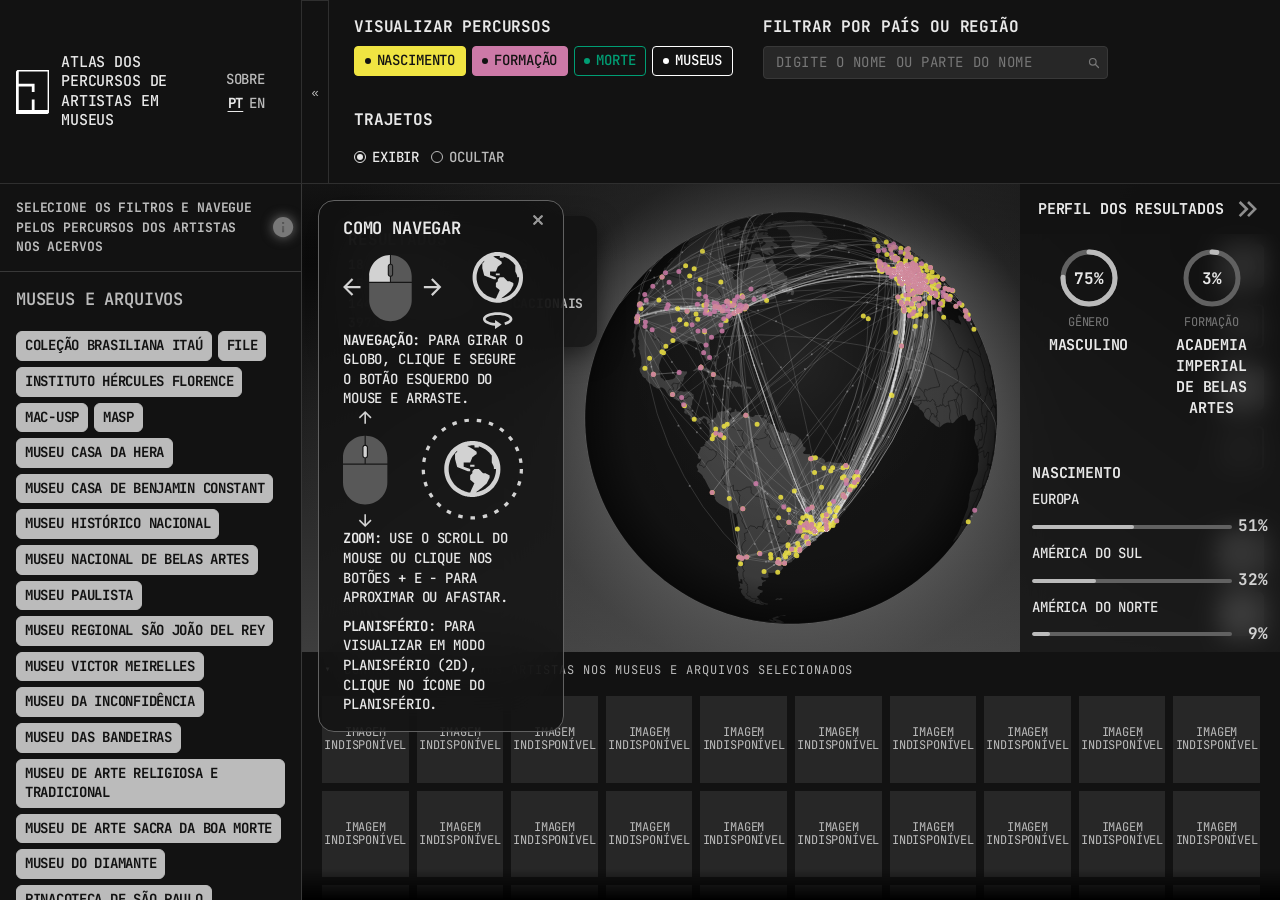
==== commit a3e2d995: "troca de arquivos para versão 1.0.3" ====
--- a/atlas-acervos-digitais/index.html
+++ b/atlas-acervos-digitais/index.html
@@ -29,8 +29,8 @@
     <link rel="preconnect" href="https://fonts.googleapis.com" />
     <link rel="preconnect" href="https://fonts.gstatic.com" crossorigin />
     <link href="https://fonts.googleapis.com/css2?family=Roboto+Mono:ital,wght@0,100..700;1,100..700&display=swap" rel="stylesheet" />
-    <script type="module" crossorigin src="./assets/index-D2d1IPlJ.js"></script>
-    <link rel="stylesheet" crossorigin href="./assets/index-6U7xWhJY.css">
+    <script type="module" crossorigin src="./assets/index-ZoUiYUTQ.js"></script>
+    <link rel="stylesheet" crossorigin href="./assets/index-CG7hJ-OL.css">
   </head>
   <body>
     <div id="app"></div>
--- a/atlas-acervos-digitais/assets/index-CG7hJ-OL.css
+++ b/atlas-acervos-digitais/assets/index-CG7hJ-OL.css
@@ -0,0 +1 @@
+@charset "UTF-8";@import"https://fonts.googleapis.com/css2?family=JetBrains+Mono:ital,wght@0,100..800;1,100..800&display=swap";.world-map-wrap.svelte-lo9tgu{width:100%;height:100%;overflow:hidden;position:relative}.world-map.svelte-lo9tgu{display:block;width:100%;height:100%;touch-action:none}.world-map--bg.svelte-lo9tgu{position:absolute;top:0;right:0;bottom:0;left:0;pointer-events:none}.world-map--fg.svelte-lo9tgu{position:relative;cursor:grab}.world-map--fg.svelte-lo9tgu:active{cursor:grabbing}.world-map--locked.svelte-lo9tgu{cursor:default}.world-map--fg.is-hovering.svelte-lo9tgu{cursor:pointer}.world-map--fg.is-dragging.svelte-lo9tgu{cursor:grabbing}.world-map--fg.is-morphing.svelte-lo9tgu{cursor:progress}.map-vignette.svelte-lo9tgu,.map-gradient-top.svelte-lo9tgu,.map-gradient-left.svelte-lo9tgu{position:absolute;pointer-events:none;z-index:3}.map-vignette.svelte-lo9tgu{top:0;right:0;bottom:0;left:0;opacity:var(--map-vignette-opacity);background:radial-gradient(ellipse 70% 60% at 60% 50%,transparent 30%,var(--bg-vignette-left) 100%)}.map-gradient-top.svelte-lo9tgu{top:0;left:0;right:0;height:80px;background:linear-gradient(to bottom,var(--bg-vignette-top) 0%,transparent 100%);opacity:var(--map-edge-gradient-opacity)}.map-gradient-left.svelte-lo9tgu{top:0;left:0;bottom:0;width:200px;background:linear-gradient(to right,var(--bg-vignette-left) 0%,transparent 100%);opacity:var(--map-edge-gradient-opacity)}.autocomplete-section.svelte-1b0p750{border-top:1px solid var(--bg-hl);padding:.75rem 1rem;flex-shrink:0}.section-header.svelte-1b0p750{display:flex;justify-content:space-between;align-items:baseline;margin-bottom:.5rem}.section-title.svelte-1b0p750{font-size:var(--font-size-2xl);font-weight:var(--font-weight-semibold);letter-spacing:var(--letter-spacing-tight);color:var(--txt-l)}.section-subtitle.svelte-1b0p750{font-size:var(--font-size-2xs);font-weight:var(--font-weight-md);letter-spacing:var(--letter-spacing-narrow);color:var(--txt-hl)}.clear-btn.svelte-1b0p750{all:unset;font-size:var(--font-size-2xs);color:var(--txt-hl);cursor:pointer;line-height:var(--line-height-none)}.clear-btn.svelte-1b0p750:hover{color:var(--txt)}.autocomplete.svelte-1b0p750{position:relative}.autocomplete__input.svelte-1b0p750{all:unset;display:block;width:100%;box-sizing:border-box;padding:.45rem 2rem .45rem .6rem;border:1px solid var(--bg-hl);border-radius:.25rem;font-family:var(--font-family-base);font-size:var(--font-size-md);letter-spacing:var(--letter-spacing-wide);text-transform:uppercase;color:var(--neutral-40);background:var(--bg-m);cursor:text}.autocomplete__input.svelte-1b0p750::placeholder{color:var(--txt-hl);text-transform:uppercase}.autocomplete__input.svelte-1b0p750:focus{border-color:var(--txt-l);outline:none}.autocomplete__icon.svelte-1b0p750{position:absolute;right:.5rem;top:50%;transform:translateY(-50%);color:var(--txt-hl);pointer-events:none;display:flex;align-items:center;line-height:0}.autocomplete__input--active.svelte-1b0p750{background:var(--txt);color:var(--bg);border-color:var(--txt)}.autocomplete__dropdown.svelte-1b0p750{position:absolute;top:calc(100% + 2px);left:0;right:0;z-index:200;background:var(--bg);border:1px solid var(--txt-l);border-radius:.25rem;list-style:none;max-height:180px;overflow-y:auto;scrollbar-width:thin;scrollbar-color:var(--bg-hl) transparent}.autocomplete__option.svelte-1b0p750{all:unset;display:block;width:100%;box-sizing:border-box;padding:.35rem .6rem;font-size:var(--font-size-xs);letter-spacing:var(--letter-spacing-wide);text-transform:uppercase;color:var(--txt-l);cursor:pointer}.autocomplete__option.svelte-1b0p750:hover{background:var(--bg-l);color:var(--txt)}.autocomplete__option--selected.svelte-1b0p750{background:var(--txt);color:var(--bg)}.autocomplete__option--selected.svelte-1b0p750:hover{background:var(--txt-l)}.chips.svelte-1b0p750{display:flex;flex-wrap:wrap;gap:.3rem;margin-bottom:.4rem}.chip.svelte-1b0p750{display:inline-flex;align-items:center;gap:.25rem;padding:.15rem .4rem;background:var(--txt);color:var(--bg);border-radius:.2rem;font-size:var(--font-size-xs);font-family:var(--font-family-base);letter-spacing:var(--letter-spacing-wide);text-transform:uppercase;line-height:var(--line-height-normal)}.chip__remove.svelte-1b0p750{all:unset;font-size:var(--font-size-2xs);cursor:pointer;opacity:.7;line-height:var(--line-height-none)}.chip__remove.svelte-1b0p750:hover{opacity:1}.header-bar.svelte-oiwvqb{display:flex;align-items:flex-start;gap:30px;flex:1;flex-wrap:wrap;min-width:0}.header-section.svelte-oiwvqb{display:flex;flex-direction:column;gap:8px;flex-shrink:0}.header-section--locality.svelte-oiwvqb{flex:0 1 345px;min-width:var(--header-locality-min-width);flex-shrink:1;width:100%}.header-section__label.svelte-oiwvqb{font-size:var(--font-size-xl);font-weight:var(--font-weight-bold);line-height:var(--line-height-normal);letter-spacing:var(--letter-spacing-tight);color:var(--chrome-txt);white-space:nowrap}.header-bar__pills.svelte-oiwvqb{display:flex;align-items:center;gap:6px}.pill.svelte-oiwvqb{all:unset;display:inline-flex;align-items:center;gap:6px;padding:.25rem .6rem;border-radius:.25rem;border:1.5px solid var(--accent);font-family:var(--font-family-base);font-weight:var(--font-weight-medium);font-size:var(--font-size-md);line-height:var(--line-height-normal);letter-spacing:var(--letter-spacing-tight);color:var(--accent);cursor:pointer;white-space:nowrap;transition:background .12s,color .12s,border-color .12s;box-sizing:border-box}.pill.svelte-oiwvqb:not(.pill--active):hover{border-color:var(--accent-hover);color:var(--accent-hover)}.pill.svelte-oiwvqb:not(.pill--active):hover .pill__dot:where(.svelte-oiwvqb){background:var(--accent-hover)}.pill--active.svelte-oiwvqb{background-color:var(--accent);border-color:var(--accent);color:var(--color-black)}.pill--active.svelte-oiwvqb:hover{background-color:var(--accent-hover);border-color:var(--accent-hover);color:var(--color-black)}.pill--active.svelte-oiwvqb .pill__dot:where(.svelte-oiwvqb){background:var(--color-black)}.pill__dot.svelte-oiwvqb{width:6px;height:6px;border-radius:50%;background:var(--accent);flex-shrink:0;transition:background .12s}.header-bar__locality.svelte-oiwvqb{display:flex;align-items:center;gap:6px}.header-bar__locality.svelte-oiwvqb .autocomplete-section{border-top:none;padding:0;min-width:0;flex:1}.header-bar__locality.svelte-oiwvqb .section-header{display:none}.header-bar__locality.svelte-oiwvqb .autocomplete__input{font-size:var(--font-size-md);padding:.35rem .75rem}.locality-clear.svelte-oiwvqb{all:unset;cursor:pointer;color:var(--chrome-txt-l);font-size:var(--font-size-md);line-height:1;flex-shrink:0}.locality-clear.svelte-oiwvqb:hover{color:var(--chrome-txt)}.trajectory-group.svelte-oiwvqb{display:flex;align-items:center;gap:12px;margin-top:8px}.trajectory-option.svelte-oiwvqb{all:unset;display:inline-flex;align-items:center;gap:6px;font-family:var(--font-family-base);font-weight:var(--font-weight-medium);font-size:var(--font-size-md);line-height:var(--line-height-normal);letter-spacing:var(--letter-spacing-tight);text-transform:uppercase;color:var(--chrome-txt-l);cursor:pointer;white-space:nowrap}.trajectory-option.svelte-oiwvqb:hover,.trajectory-option--active.svelte-oiwvqb{color:var(--chrome-txt)}.trajectory-dot.svelte-oiwvqb{position:relative;width:12px;height:12px;border-radius:50%;border:1.5px solid var(--txt-l);box-sizing:border-box;background:transparent;flex-shrink:0;transition:border-color .12s,background .12s}.trajectory-dot.svelte-oiwvqb:after{content:"";position:absolute;top:2px;right:2px;bottom:2px;left:2px;border-radius:50%;background:transparent;transition:background .12s}.trajectory-option--active:where(.svelte-oiwvqb) .trajectory-dot.svelte-oiwvqb{border-color:currentColor}.trajectory-option--active:where(.svelte-oiwvqb) .trajectory-dot.svelte-oiwvqb:after{background:currentColor}@media(min-width:760px)and (max-width:1024px){.header-bar.svelte-oiwvqb{gap:var(--header-compact-gap)}.header-section.svelte-oiwvqb{max-width:100%}.header-section--locality.svelte-oiwvqb{flex-basis:var(--header-locality-min-width)}.header-section__label.svelte-oiwvqb{white-space:normal}.header-bar__pills.svelte-oiwvqb{flex-wrap:wrap}}.mobile-header.svelte-olbu9h{display:flex;align-items:center;gap:12px;min-height:90px;box-sizing:border-box;padding:12px 20px;background:var(--chrome-bg);border-bottom:1px solid rgba(255,255,255,.12);flex-shrink:0}.mobile-header__logo.svelte-olbu9h{height:var(--mobile-logo-height);width:auto;display:block;flex-shrink:0}.mobile-header__brand-text.svelte-olbu9h{display:flex;flex-direction:column;gap:2px;flex:1;min-width:0}.mobile-header__title.svelte-olbu9h{font-size:var(--mobile-title-size);font-weight:var(--font-weight-bold);line-height:var(--line-height-snug);letter-spacing:var(--letter-spacing-tight);color:var(--chrome-txt);white-space:normal;overflow-wrap:anywhere}.mobile-header__actions.svelte-olbu9h{display:flex;flex-direction:column;align-items:flex-end;gap:4px;flex-shrink:0}.mobile-header__action-btn.svelte-olbu9h{all:unset;font-size:var(--mobile-action-size);font-weight:var(--font-weight-medium);line-height:var(--line-height-normal);letter-spacing:var(--letter-spacing-tight);color:var(--chrome-txt-l);cursor:pointer;white-space:nowrap}.mobile-header__action-btn.svelte-olbu9h:hover{color:var(--chrome-txt)}.mobile-header__action-btn.svelte-olbu9h:focus-visible{outline:2px solid currentColor}.mobile-header__lang.svelte-olbu9h{display:flex;gap:6px}.mobile-header__lang-btn.svelte-olbu9h{all:unset;font-size:var(--mobile-action-size);font-weight:var(--font-weight-medium);letter-spacing:var(--letter-spacing-tight);color:var(--chrome-txt-l);cursor:pointer}.mobile-header__lang-btn.svelte-olbu9h:hover{color:var(--chrome-txt)}.mobile-header__lang-btn.svelte-olbu9h:focus-visible{outline:2px solid currentColor}.mobile-header__lang-btn--active.svelte-olbu9h{color:var(--chrome-txt);font-weight:var(--font-weight-bold);text-decoration:underline;text-underline-offset:3px}.filter-accordion.svelte-2ofwc{display:flex;flex-direction:column;width:100%;background:var(--bg)}.accordion-section.svelte-2ofwc{display:flex;flex-direction:column;border-bottom:1px solid var(--bg-hl)}.accordion-section.svelte-2ofwc.accordion-section--open{flex:1;min-height:0}.accordion-header.svelte-2ofwc{all:unset;box-sizing:border-box;display:flex;align-items:center;justify-content:space-between;gap:12px;min-height:var(--mobile-menu-min-height);flex-shrink:0;padding:12px 20px;cursor:pointer;background:var(--bg);transition:background .12s}.accordion-header.svelte-2ofwc:hover{background:var(--bg-l)}.accordion-header.svelte-2ofwc:focus-visible{outline:2px solid var(--txt);outline-offset:-2px}.accordion-header__label.svelte-2ofwc{font-family:var(--font-family-base);font-size:var(--mobile-menu-title-size);font-weight:var(--font-weight-bold);letter-spacing:.02em;text-transform:uppercase;color:var(--txt);white-space:normal;overflow-wrap:anywhere}.accordion-header__toggle.svelte-2ofwc{display:flex;align-items:center;justify-content:center;width:24px;height:24px;flex-shrink:0;border:1px solid var(--txt-l);border-radius:50%;color:var(--txt-l);position:relative}.accordion-header.svelte-2ofwc:hover .accordion-header__toggle:where(.svelte-2ofwc){border-color:var(--txt);color:var(--txt)}.icon-plus.svelte-2ofwc,.icon-minus.svelte-2ofwc{position:relative;width:10px;height:10px;display:block}.icon-plus.svelte-2ofwc:before,.icon-plus.svelte-2ofwc:after,.icon-minus.svelte-2ofwc:before{content:"";position:absolute;background:currentColor}.icon-plus.svelte-2ofwc:before,.icon-minus.svelte-2ofwc:before{top:50%;left:0;width:100%;height:1.5px;transform:translateY(-50%)}.icon-plus.svelte-2ofwc:after{left:50%;top:0;height:100%;width:1.5px;transform:translate(-50%)}.accordion-panel.svelte-2ofwc{flex:1;min-height:0;overflow-y:auto;scrollbar-width:thin;scrollbar-color:var(--bg-hl) transparent}.toggle-group.svelte-1539pur{display:flex;flex-wrap:wrap;gap:6px}.toggle-group--list.svelte-1539pur{flex-wrap:nowrap;flex-direction:column;overflow-y:auto;scrollbar-width:thin;scrollbar-color:var(--bg-hl) transparent;padding:.75rem 1rem}.pill.svelte-1539pur{all:unset;display:inline-block;padding:.25rem .5rem;border-radius:.375rem;border:1.5px solid var(--pill-bg);color:var(--pill-bg);font-size:var(--font-size-md);font-weight:var(--font-weight-bold);letter-spacing:var(--letter-spacing-tighter);cursor:pointer;box-sizing:border-box;transition:background .1s,color .1s,border-color .1s}.pill.svelte-1539pur:hover{border-color:var(--pill-bgh);color:var(--pill-bgh)}.pill--dim.svelte-1539pur{opacity:.32}.pill.svelte-1539pur:disabled{cursor:not-allowed}.pill.svelte-1539pur:disabled:hover{border-color:var(--pill-bg);color:var(--pill-bg)}.toggle-group--list.svelte-1539pur .pill:where(.svelte-1539pur){width:100%;text-align:left}.pill--active.svelte-1539pur{background:var(--pill-bg);border-color:var(--pill-bg);color:var(--pill-txt)}.pill--active.svelte-1539pur:hover{background:var(--pill-bgh);border-color:var(--pill-bgh);color:var(--pill-txt)}.acervo-filter.svelte-10y05q2{--pill-bg: var(--acervo-pill-bg);--pill-bgh: var(--acervo-pill-hover);--pill-txt: var(--acervo-pill-txt);display:flex;flex-direction:column}.acervo-filter.svelte-10y05q2 .toggle-group{padding:.75rem 1rem}.acervo-filter__header.svelte-10y05q2{padding:1rem 1rem .5rem;flex-shrink:0}.acervo-filter__title.svelte-10y05q2{font-size:var(--font-size-2xl);font-weight:var(--font-weight-semibold);letter-spacing:var(--letter-spacing-tight);color:var(--txt-l)}.acervo-filter__shortcuts.svelte-10y05q2{display:flex;align-items:center;gap:3px;padding:.25rem 1rem .75rem}.shortcut.svelte-10y05q2{all:unset;font-size:var(--font-size-md);letter-spacing:var(--letter-spacing-tight);color:var(--txt-l);cursor:pointer;text-decoration:underline;text-underline-offset:2px}.shortcut.svelte-10y05q2:hover{color:var(--txt)}.shortcut-sep.svelte-10y05q2{font-size:var(--font-size-2xs);color:var(--bg-hl)}.gender-filter.svelte-1d5uw5d{border-top:1px solid var(--bg-hl);padding:.75rem 1rem;flex-shrink:0}.section-header.svelte-1d5uw5d{margin-bottom:.5rem}.section-title.svelte-1d5uw5d{font-size:var(--font-size-2xl);font-weight:var(--font-weight-semibold);letter-spacing:var(--letter-spacing-tight);color:var(--txt-l)}.sidebar-filters.svelte-6o5ral{display:flex;flex-direction:column;flex:1;min-height:0;overflow-y:auto;scrollbar-width:thin;scrollbar-color:var(--bg-hl) transparent}.projection-toggle.svelte-1pvs2dz{display:flex;flex-direction:column;gap:var(--map-control-gap);pointer-events:none}.map-btn.svelte-1pvs2dz{width:var(--map-control-size);height:var(--map-control-size);display:flex;align-items:center;justify-content:center;background:transparent;border:2px solid var(--map-control-idle);border-radius:5.4px;color:var(--map-control-idle);cursor:pointer;pointer-events:auto;transition:color .12s,border-color .12s,background-color .12s;-webkit-backdrop-filter:blur(3.6px);backdrop-filter:blur(3.6px)}.map-btn.svelte-1pvs2dz:hover{color:var(--map-control-hover);border-color:var(--map-control-hover)}.map-btn.svelte-1pvs2dz:focus-visible{outline:2px solid var(--map-control-hover);outline-offset:2px}.map-btn--active.svelte-1pvs2dz{background:var(--neutral-10);border-color:var(--neutral-10);color:var(--color-black)}.map-btn--active.svelte-1pvs2dz:hover{background:var(--neutral-30);border-color:var(--neutral-30);color:var(--color-black)}.zoom-buttons.svelte-j3q18o{display:flex;flex-direction:column;gap:var(--map-control-gap);pointer-events:none}.zoom-btn.svelte-j3q18o{width:var(--map-control-size);height:var(--map-control-size);display:flex;align-items:center;justify-content:center;background:var(--color-white);border:none;border-radius:5.28px;color:var(--color-black);cursor:pointer;pointer-events:auto;backdrop-filter:blur(3.52px);-webkit-backdrop-filter:blur(3.52px);transition:background .12s}.zoom-btn.svelte-j3q18o:hover{background:var(--neutral-30)}.zoom-btn.svelte-j3q18o:active{background:var(--neutral-10)}.sidebar.svelte-181dlmc{width:var(--sidebar-width, 365px);flex-shrink:0;border-right:1px solid var(--bg-hl);background:var(--bg-side);display:flex;flex-direction:column;position:relative}@media(min-width:760px){.sidebar.svelte-181dlmc{transition:width .2s ease-out,border-color .2s;overflow:visible}.sidebar.svelte-181dlmc:not(.sidebar--open){width:0;border-right-color:transparent}}@media(max-width:759px){.sidebar.svelte-181dlmc{position:fixed;top:0;right:0;bottom:0;left:0;width:280px;z-index:100;transform:translate(-100%);transition:transform .2s ease-out;border-right:1px solid var(--bg-hl);box-shadow:0 2px 8px #00000026}.sidebar.svelte-181dlmc.sidebar--open{transform:translate(0)}}.sidebar__inner.svelte-181dlmc{flex:1;min-width:0;min-height:0;overflow:hidden;display:flex;flex-direction:column}.sidebar__brand.svelte-181dlmc{display:flex;align-items:center;gap:12px;height:var(--menu-height);padding:0 0 0 16px;background:var(--chrome-bg);border-bottom:1px solid rgba(255,255,255,.12);flex-shrink:0}.sidebar__logo.svelte-181dlmc{height:44px;width:auto;display:block;flex-shrink:0}.sidebar__brand-text.svelte-181dlmc{display:flex;flex-direction:column;gap:2px;flex:1;min-width:0;text-decoration:none}.sidebar__brand-title.svelte-181dlmc{font-size:var(--font-size-lg);font-weight:var(--font-weight-medium);line-height:var(--line-height-snug);letter-spacing:var(--letter-spacing-tight);color:var(--chrome-txt)}.sidebar__brand-actions.svelte-181dlmc{display:flex;flex-direction:column;align-items:flex-end;gap:4px;flex-shrink:0;margin-right:36px}.sidebar__action-btn.svelte-181dlmc{all:unset;font-size:var(--font-size-md);font-weight:var(--font-weight-medium);line-height:var(--line-height-normal);letter-spacing:var(--letter-spacing-tight);color:var(--chrome-txt-l);cursor:pointer;white-space:nowrap}.sidebar__action-btn.svelte-181dlmc:hover{color:var(--chrome-txt)}.sidebar__lang.svelte-181dlmc{display:flex;gap:6px}.sidebar__lang-btn.svelte-181dlmc{all:unset;font-size:var(--font-size-md);font-weight:var(--font-weight-medium);letter-spacing:var(--letter-spacing-tight);color:var(--chrome-txt-l);cursor:pointer}.sidebar__lang-btn.svelte-181dlmc:hover{color:var(--chrome-txt)}.sidebar__lang-btn--active.svelte-181dlmc{color:var(--chrome-txt);font-weight:var(--font-weight-bold);text-decoration:underline;text-underline-offset:3px}.sidebar__header.svelte-181dlmc{display:none;position:sticky;top:0;background:var(--bg);border-bottom:1px solid var(--bg-hl);z-index:10;padding:.5rem}@media(max-width:759px){.sidebar__header.svelte-181dlmc{display:flex;align-items:center;justify-content:flex-end}}.sidebar__close.svelte-181dlmc{background:none;border:none;font-size:var(--font-size-2xl);color:var(--txt);cursor:pointer;padding:.5rem .75rem;display:flex;align-items:center;justify-content:center}.sidebar__close.svelte-181dlmc:hover{opacity:.7}.sidebar__intro.svelte-181dlmc{display:none;align-items:center;gap:0;border-bottom:1px solid var(--bg-hl);flex-shrink:0}@media(min-width:760px){.sidebar__intro.svelte-181dlmc{display:flex}}.sidebar__description.svelte-181dlmc{font-family:var(--font-family-base);font-size:var(--font-size-sm);font-weight:var(--font-weight-bold);line-height:var(--line-height-relaxed);letter-spacing:var(--letter-spacing-tight);color:var(--txt-l);text-transform:uppercase;margin:0;flex:1;padding:.875rem 0 .875rem 1rem}.sidebar__info-btn.svelte-181dlmc{all:unset;font-size:var(--font-size-md);color:var(--txt-hl);cursor:pointer;line-height:var(--line-height-none);display:flex;align-items:center;justify-content:center;width:28px;flex-shrink:0;padding:.875rem .25rem}.sidebar__info-btn.svelte-181dlmc:hover{color:var(--txt)}.sidebar__info-btn--active.svelte-181dlmc svg{filter:drop-shadow(0 0 6px var(--txt-hl))}.sidebar__collapse-btn.svelte-181dlmc{position:absolute;right:-28px;top:0;height:var(--menu-height);width:28px;background:var(--chrome-bg);border:1px solid rgba(255,255,255,.12);border-radius:0;color:var(--chrome-txt-l);cursor:pointer;display:flex;align-items:center;justify-content:center;font-size:var(--font-size-sm);z-index:10;flex-shrink:0}@media(max-width:759px){.sidebar__collapse-btn.svelte-181dlmc{display:none}}.sidebar__collapse-btn.svelte-181dlmc:hover{color:var(--chrome-txt);border-color:#ffffff4d}.sidebar__content.svelte-181dlmc{display:flex;flex-direction:column;flex:1;overflow-y:auto;scrollbar-width:thin;scrollbar-color:var(--bg-hl) transparent}.artist-card.svelte-i7ent7{position:absolute;bottom:calc(var(--artwork-strip-inset, 0px) + 16px);right:16px;z-index:20;width:360px;max-width:calc(100vw - 32px);max-height:calc(100vh - var(--menu-height) - var(--artwork-strip-inset, 0px) - 32px);display:flex;flex-direction:column;background:var(--bg-c);color:var(--txt);border:1px solid var(--bg-hl);box-shadow:0 8px 24px #00000080;-webkit-backdrop-filter:blur(10px);backdrop-filter:blur(10px);border-radius:16px;overflow:hidden}.artist-card__header.svelte-i7ent7{display:flex;align-items:flex-start;justify-content:space-between;gap:8px;padding:14px 14px 10px;padding-right:calc(var(--card-close-icon-right) + var(--card-close-icon-size) + 8px);flex-shrink:0}.artist-card__name.svelte-i7ent7{margin:0;min-width:0;overflow-wrap:anywhere;font-size:var(--font-size-2xl);font-weight:var(--font-weight-bold);letter-spacing:var(--letter-spacing-tight);line-height:var(--line-height-tight)}.artist-card__close.svelte-i7ent7{all:unset;position:absolute;top:calc(var(--artist-close-icon-top) - (var(--close-target-size) - var(--card-close-icon-size)) / 2);right:calc(var(--card-close-icon-right) - (var(--close-target-size) - var(--card-close-icon-size)) / 2);display:inline-flex;align-items:center;justify-content:center;width:var(--close-target-size);height:var(--close-target-size);color:var(--txt);font-size:var(--close-symbol-size);line-height:var(--line-height-none);cursor:pointer;flex-shrink:0}.artist-card__close.svelte-i7ent7:hover{color:var(--txt)}.artist-card__close.svelte-i7ent7:focus-visible{outline:2px solid currentColor}.artist-card__close-icon.svelte-i7ent7{width:var(--card-close-icon-size);height:var(--card-close-icon-size);background-color:currentColor;mask:url(../close-icon.png) center / contain no-repeat}.artist-card__body.svelte-i7ent7{padding:0 14px 14px;overflow-y:auto;scrollbar-width:thin;scrollbar-color:var(--bg-hl) transparent}.section.svelte-i7ent7{padding:10px 0}.section__label.svelte-i7ent7{margin:0 0 5px;font-size:var(--font-size-xl);font-weight:var(--font-weight-bold);letter-spacing:var(--letter-spacing-tight);text-transform:uppercase;color:var(--txt-hl)}.section__row.svelte-i7ent7{display:flex;align-items:flex-start;justify-content:space-between;gap:8px}.section__left.svelte-i7ent7{display:flex;align-items:flex-start;gap:6px;min-width:0}.section__dot.svelte-i7ent7{flex-shrink:0;font-size:var(--font-size-xs);margin-top:3px;line-height:var(--line-height-none)}.section__text.svelte-i7ent7{margin:0;font-size:var(--font-size-lg);font-weight:var(--font-weight-regular);letter-spacing:var(--letter-spacing-tight);color:var(--txt);line-height:var(--line-height-normal)}.section__right.svelte-i7ent7{display:flex;flex-direction:column;align-items:flex-end;gap:4px;flex-shrink:0;padding-top:2px}.section__precision-label.svelte-i7ent7{font-size:var(--font-size-xs);font-weight:var(--font-weight-bold);letter-spacing:var(--letter-spacing-tight);text-transform:uppercase;color:var(--confidence-alta);white-space:nowrap;line-height:var(--line-height-normal);text-align:right}.badge.svelte-i7ent7{font-size:var(--font-size-xs);font-weight:var(--font-weight-bold);letter-spacing:var(--letter-spacing-tight);text-transform:uppercase;padding:3px 12px;height:18.7px;border-radius:68px;border:1px solid;white-space:nowrap;line-height:var(--line-height-normal);box-sizing:border-box;display:inline-flex;align-items:center}.artwork-list.svelte-i7ent7{list-style:none;margin:0;padding:0}.artwork.svelte-i7ent7{margin-bottom:5px;font-size:var(--font-size-md);font-weight:var(--font-weight-regular);letter-spacing:var(--letter-spacing-tight);line-height:var(--line-height-normal);color:var(--txt-l)}.artwork.svelte-i7ent7 a:where(.svelte-i7ent7){color:var(--txt-l);text-decoration:underline;text-underline-offset:2px}.artwork.svelte-i7ent7 a:where(.svelte-i7ent7):hover{color:var(--txt)}.artwork__title.svelte-i7ent7{text-decoration:underline;text-underline-offset:2px}.artwork__museum.svelte-i7ent7{color:var(--txt-hl)}.confidence-disclaimer.svelte-i7ent7{margin:8px 0 0;font-size:var(--font-size-2xs);font-weight:var(--font-weight-medium);letter-spacing:var(--letter-spacing-tight);text-transform:uppercase;color:var(--disclaimer);line-height:var(--line-height-normal)}.artwork-strip.svelte-jcf2wa{position:absolute;left:0;right:0;bottom:0;background:var(--bg);color:var(--txt);pointer-events:auto;height:auto;max-height:min(248px,max(36px,calc(100% - var(--map-controls-min-visible-height))));display:flex;flex-direction:column;overflow:hidden;box-sizing:border-box;z-index:5;transition:height .2s ease-out}.artwork-strip--collapsed.svelte-jcf2wa{height:36px}.artwork-strip--mobile.svelte-jcf2wa{left:auto;right:12px;bottom:12px;width:auto;max-width:calc(100% - 24px);border-radius:8px;border:1px solid var(--bg-hl);box-shadow:0 6px 20px #00000073;height:65px}.artwork-strip--mobile.artwork-strip--collapsed.svelte-jcf2wa{height:31px}.artwork-strip--mobile.svelte-jcf2wa .artwork-strip__header:where(.svelte-jcf2wa){height:31px;padding:0 12px;font-size:var(--font-size-xs)}.artwork-strip--mobile.svelte-jcf2wa .artwork-strip__grid:where(.svelte-jcf2wa){grid-template-columns:none;grid-auto-flow:column;grid-auto-columns:80px;padding:4px 12px 6px}.artwork-strip--mobile.svelte-jcf2wa .artwork-strip__scroll:where(.svelte-jcf2wa){overflow-x:auto;overflow-y:hidden}.artwork-strip__header.svelte-jcf2wa{all:unset;display:flex;align-items:center;gap:10px;height:36px;padding:0 20px;cursor:pointer;color:var(--txt-l);font-size:var(--font-size-xs);letter-spacing:var(--letter-spacing-wider);text-transform:uppercase;flex-shrink:0;box-sizing:border-box}.artwork-strip__header.svelte-jcf2wa:hover{color:var(--txt)}.artwork-strip__header.svelte-jcf2wa:focus-visible{outline:2px solid var(--txt);outline-offset:-2px}.artwork-strip__chevron.svelte-jcf2wa{display:inline-block;width:12px;text-align:center;color:var(--txt);transform:rotate(0);transition:transform .2s ease-out}.artwork-strip__chevron--collapsed.svelte-jcf2wa{transform:rotate(-90deg)}.artwork-strip__label.svelte-jcf2wa{white-space:nowrap;overflow:hidden;text-overflow:ellipsis}.artwork-strip__body.svelte-jcf2wa{flex:1 1 auto;overflow:hidden;display:flex;flex-direction:column}.artwork-strip__scroll.svelte-jcf2wa{position:relative;flex:1 1 auto;overflow-y:auto;overflow-x:hidden;scrollbar-width:thin;scrollbar-color:var(--bg-hl) transparent}.artwork-strip__scroll.svelte-jcf2wa:after{content:"";position:sticky;bottom:0;left:0;right:0;display:block;height:50px;margin-top:-50px;background:linear-gradient(180deg,#0000 38.46%,#000);pointer-events:none;opacity:1;transition:opacity .12s linear}.artwork-strip__scroll.svelte-jcf2wa.artwork-strip__scroll--at-bottom:after{opacity:0}.artwork-strip__grid.svelte-jcf2wa{display:grid;grid-template-columns:repeat(auto-fill,minmax(80px,1fr));gap:8px;padding:8px 20px 16px;margin:0;list-style:none}.artwork.svelte-jcf2wa{aspect-ratio:1 / 1}.artwork-strip--mobile.svelte-jcf2wa .artwork:where(.svelte-jcf2wa){aspect-ratio:auto;height:24px}.artwork__btn.svelte-jcf2wa{all:unset;display:block;width:100%;height:100%;cursor:pointer;box-sizing:border-box}.artwork__btn.svelte-jcf2wa:hover .artwork__img:where(.svelte-jcf2wa){outline:2px solid var(--txt)}.artwork__btn.svelte-jcf2wa:focus-visible{outline:2px solid var(--txt);outline-offset:2px}.artwork__img.svelte-jcf2wa{width:100%;height:100%;object-fit:cover;background:var(--bg-l);display:block;transition:outline .1s,opacity .18s}.artwork__img.svelte-jcf2wa.artwork__img--loaded{animation:svelte-jcf2wa-artwork-fadein .18s ease-out}@keyframes svelte-jcf2wa-artwork-fadein{0%{opacity:0}to{opacity:1}}.artwork__img--placeholder.svelte-jcf2wa{display:flex;align-items:center;justify-content:center;color:var(--txt-l);font-size:var(--font-size-xs);line-height:1.1;text-align:center;overflow-wrap:anywhere;box-sizing:border-box}.artwork__img--compact.svelte-jcf2wa{font-size:var(--font-size-2xs)}.artwork-tip{position:fixed;z-index:100;background:var(--bg-l);color:var(--txt);border:1px solid var(--bg-hl);border-radius:4px;padding:8px 12px;max-width:220px;pointer-events:none;font-size:var(--font-size-xs);line-height:var(--line-height-normal)}.artwork-tip p.svelte-jcf2wa{margin:0}.artwork-tip__title{font-weight:var(--font-weight-semibold);margin-bottom:2px!important}.artwork-tip__year{color:var(--txt-l)}.artwork-tip__creator{margin-top:4px!important;color:var(--txt-l);font-style:italic}.artwork-tip__museum{margin-top:2px!important;font-size:var(--font-size-xs);color:var(--txt-hl)}.map-stats.svelte-1koob5r{position:absolute;top:32px;left:32px;z-index:10;display:flex;flex-direction:column;gap:0;pointer-events:none;padding:14px;background:var(--bg-c);border-radius:16px;box-shadow:var(--results-shadow);-webkit-backdrop-filter:blur(10px);backdrop-filter:blur(10px);overflow:hidden;font-family:var(--font-family-base);font-style:normal;font-weight:var(--font-weight-bold);font-size:var(--font-size-sm);line-height:var(--line-height-relaxed);text-transform:uppercase;color:var(--txt-l)}.map-stats__title.svelte-1koob5r{margin:0 0 4px;font-size:var(--font-size-xl);line-height:var(--line-height-snug);text-transform:uppercase}[data-theme=light] .map-stats.svelte-1koob5r{color:#000000a3}.map-stats__line.svelte-1koob5r{margin:0}@media(max-width:768px){.map-stats.svelte-1koob5r{top:16px;left:16px;font-size:var(--font-size-xs)}.map-stats__title.svelte-1koob5r{font-size:var(--font-size-lg)}}.profile-panel.svelte-17u2s6b{position:absolute;top:0;right:var(--map-control-rail-width);width:260px;background:var(--bg-c);backdrop-filter:blur(12px);-webkit-backdrop-filter:blur(12px);overflow:hidden;z-index:10;font-family:var(--font-family-base);line-height:var(--line-height-normal);letter-spacing:var(--letter-spacing-tight);pointer-events:auto;max-height:calc(100% - var(--artwork-strip-inset, 0px))}.profile-panel--collapsed.svelte-17u2s6b{right:0;border-bottom-left-radius:14px;border-bottom:1px solid var(--bg-hl);border-left:1px solid var(--bg-hl);background:var(--bg-c);backdrop-filter:none;-webkit-backdrop-filter:none}.profile-panel__header.svelte-17u2s6b{display:flex;align-items:center;justify-content:center;width:100%;padding:14.4px 18px 14.4px 13px;background:var(--bg-c);border:none;color:var(--txt);font-family:var(--font-family-base);font-size:var(--font-size-lg);font-weight:var(--font-weight-bold);line-height:var(--line-height-normal);letter-spacing:var(--letter-spacing-tight);text-transform:uppercase;cursor:pointer;white-space:nowrap;gap:14.4px}.profile-panel__header.svelte-17u2s6b:hover{background:var(--bg)}.profile-panel__title.svelte-17u2s6b{font-family:var(--font-family-base);font-size:var(--font-size-lg);font-weight:var(--font-weight-bold);color:var(--txt);letter-spacing:var(--letter-spacing-tight);margin:0}.profile-panel__chevron.svelte-17u2s6b{font-size:var(--font-size-xs);flex-shrink:0}.profile-panel__chevron--open.svelte-17u2s6b{transform:scaleX(-1)}.profile-panel__content.svelte-17u2s6b{padding:12px;display:flex;flex-direction:column;gap:12px;max-height:calc(100vh - 148px - var(--artwork-strip-inset, 0px));overflow-y:auto;scrollbar-width:thin;scrollbar-color:var(--bg-hl) transparent}.profile-panel__empty.svelte-17u2s6b{font-size:var(--font-size-xs);color:var(--txt-hl);text-align:center;padding:10px 0}.profile-panel__donuts.svelte-17u2s6b{display:flex;gap:10px;justify-content:space-between;align-items:flex-start}.profile-panel__donut-item.svelte-17u2s6b{display:flex;flex-direction:column;align-items:center;gap:4px;flex:1}.donut-pct{font-size:var(--font-size-xl);font-weight:var(--font-weight-bold);font-family:inherit;fill:var(--profile-donut-pct)}.profile-panel__donut-label.svelte-17u2s6b{font-size:var(--font-size-xs);font-weight:var(--font-weight-regular);letter-spacing:var(--letter-spacing-tight);text-transform:uppercase;color:var(--txt-hl);margin:0}.profile-panel__donut-value.svelte-17u2s6b{font-size:var(--font-size-lg);font-weight:var(--font-weight-bold);letter-spacing:var(--letter-spacing-tight);text-transform:uppercase;color:var(--txt);margin:0;text-align:center;max-width:80px;word-break:break-word;-webkit-hyphens:auto;hyphens:auto}.profile-panel__bars-section.svelte-17u2s6b{display:flex;flex-direction:column;gap:6px}.profile-panel__bars-title.svelte-17u2s6b{font-size:var(--font-size-lg);font-weight:var(--font-weight-bold);letter-spacing:var(--letter-spacing-tight);text-transform:uppercase;color:var(--txt);padding-top:44px}.profile-panel__bars-title--birth.svelte-17u2s6b{padding-top:var(--profile-first-section-padding)}.profile-panel__bar-item.svelte-17u2s6b{display:flex;flex-direction:column;gap:6px}.profile-panel__bar-label.svelte-17u2s6b{font-size:var(--font-size-md);font-weight:var(--font-weight-medium);letter-spacing:var(--letter-spacing-tight);text-transform:uppercase;color:var(--txt)}.profile-panel__bar-row.svelte-17u2s6b{display:flex;align-items:center;gap:6px}.profile-panel__bar-track.svelte-17u2s6b{flex:1;height:4px;background:var(--neutral-70);border-radius:2px;overflow:hidden}.profile-panel__bar-fill.svelte-17u2s6b{height:100%;background:var(--neutral-30);border-radius:2px;transition:width .3s ease-out}.profile-panel__bar-pct.svelte-17u2s6b{font-size:var(--font-size-xl);font-weight:var(--font-weight-bold);color:var(--profile-bar-pct);white-space:nowrap;min-width:30px;text-align:right}.profile-panel__disclaimer.svelte-17u2s6b{font-size:var(--font-size-2xs);font-weight:var(--font-weight-medium);font-family:var(--font-family-base);letter-spacing:var(--letter-spacing-tight);line-height:var(--line-height-normal);text-transform:uppercase;color:var(--neutral-40);margin:0;padding-top:12px;border-top:1px solid var(--bg-hl)}@media(max-width:1024px){.profile-panel.svelte-17u2s6b{width:calc(100% - var(--map-control-rail-width));max-width:100%;backdrop-filter:none;-webkit-backdrop-filter:none}.profile-panel--collapsed.svelte-17u2s6b{width:100%}.profile-panel__header.svelte-17u2s6b{padding:12px 12.8px;gap:12px;font-size:12px}.profile-panel__title.svelte-17u2s6b{font-size:12px}.profile-panel__chevron.svelte-17u2s6b{width:15px;height:15px}.profile-panel__content.svelte-17u2s6b{padding:12px;gap:12px;max-height:calc(100vh - 120px)}.profile-panel__donuts.svelte-17u2s6b{gap:8px}.profile-panel__donut-item.svelte-17u2s6b{gap:3px}.donut-pct{font-size:14px}.profile-panel__donut-label.svelte-17u2s6b{font-size:10px}.profile-panel__donut-value.svelte-17u2s6b{font-size:12px;max-width:70px}.profile-panel__bars-section.svelte-17u2s6b{gap:5px}.profile-panel__bars-title.svelte-17u2s6b{font-size:12px;padding-top:12px}.profile-panel__bars-title--birth.svelte-17u2s6b{padding-top:12px}.profile-panel__bar-item.svelte-17u2s6b{gap:4px}.profile-panel__bar-label.svelte-17u2s6b{font-size:11px}.profile-panel__bar-row.svelte-17u2s6b{gap:5px}.profile-panel__bar-pct.svelte-17u2s6b{font-size:12px;min-width:25px}.profile-panel__bar-track.svelte-17u2s6b{height:3px}}@media(max-width:640px){.profile-panel.svelte-17u2s6b{display:none}}.tutorial-box.svelte-1u2v1dz{pointer-events:auto;position:relative;background:var(--tutorial-bg);backdrop-filter:blur(30px);-webkit-backdrop-filter:blur(30px);border:1px solid var(--neutral-70);border-radius:16px;padding:16px 24px;padding-right:calc(var(--card-close-icon-right) + var(--card-close-icon-size) + 8px);width:246px;display:flex;flex-direction:column;gap:9px}.tutorial-box__title.svelte-1u2v1dz{font-size:var(--font-size-2xl);font-weight:var(--font-weight-bold);line-height:var(--line-height-normal);letter-spacing:var(--letter-spacing-tight);color:var(--tutorial-txt);text-transform:uppercase;margin:0;overflow-wrap:anywhere}.tutorial-box__close.svelte-1u2v1dz{all:unset;position:absolute;top:calc(var(--tutorial-close-icon-top) - (var(--close-target-size) - var(--card-close-icon-size)) / 2);right:calc(var(--card-close-icon-right) - (var(--close-target-size) - var(--card-close-icon-size)) / 2);display:inline-flex;align-items:center;justify-content:center;width:var(--close-target-size);height:var(--close-target-size);font-size:var(--close-symbol-size);line-height:var(--line-height-none);color:var(--tutorial-txt);cursor:pointer;transition:color .12s}.tutorial-box__close.svelte-1u2v1dz:hover{color:var(--tutorial-txt)}.tutorial-box__close.svelte-1u2v1dz:focus-visible{outline:2px solid currentColor}.tutorial-box__close-icon.svelte-1u2v1dz{width:var(--card-close-icon-size);height:var(--card-close-icon-size);opacity:.56}.tutorial-box__body.svelte-1u2v1dz{font-size:var(--font-size-md);font-weight:var(--font-weight-medium);line-height:var(--line-height-normal);letter-spacing:var(--letter-spacing-tight);color:var(--tutorial-txt);overflow-wrap:anywhere}.tutorial-box__body.svelte-1u2v1dz p{margin:0}.tutorial-box__body.svelte-1u2v1dz p+p{margin-top:9px}.tutorial-box__body.svelte-1u2v1dz strong{font-weight:var(--font-weight-bold);letter-spacing:var(--letter-spacing-tighter)}.about-backdrop.svelte-n8ytu{position:fixed;top:0;right:0;bottom:0;left:0;background:#0009;z-index:100}.about-modal.svelte-n8ytu{position:fixed;top:50%;left:50%;transform:translate(-50%,-50%);z-index:101;width:min(var(--about-modal-width),calc(100vw - 32px));box-sizing:border-box;max-height:calc(100vh - 64px);overflow-y:auto;background:var(--color-black);border-radius:var(--about-modal-radius);padding:var(--about-modal-padding);box-shadow:var(--about-modal-shadow);display:flex;flex-direction:column;gap:var(--about-modal-gap);overflow-wrap:anywhere}@media(max-width:760px){.about-modal.svelte-n8ytu{padding:calc(var(--close-target-size) + 24px) 20px 24px}}.about-modal__close.svelte-n8ytu{position:absolute;top:calc(var(--about-close-top) - (var(--close-target-size) - var(--about-close-size)) / 2);right:calc(var(--about-close-right) - (var(--close-target-size) - var(--about-close-size)) / 2);background:none;border:none;color:var(--neutral-10);display:inline-flex;align-items:center;justify-content:center;width:var(--close-target-size);height:var(--close-target-size);box-sizing:border-box;font-size:var(--close-symbol-size);line-height:1;cursor:pointer;padding:0;border-radius:4px;transition:color .12s}.about-modal__close.svelte-n8ytu:hover{color:var(--neutral-10)}.about-modal__close.svelte-n8ytu:focus-visible{outline:2px solid currentColor}.about-modal__close-icon.svelte-n8ytu{width:var(--about-close-size);height:var(--about-close-size);opacity:.56}.about-modal__title.svelte-n8ytu{font-size:var(--about-title-size);font-weight:700;letter-spacing:var(--letter-spacing-tight);text-transform:uppercase;color:var(--color-white);line-height:1.4;margin:0;padding-right:var(--close-target-size)}.about-modal__body.svelte-n8ytu{font-size:var(--about-body-size);line-height:var(--about-line-height);letter-spacing:var(--letter-spacing-tight);text-transform:uppercase;color:var(--color-white);margin:0}.about-modal__link.svelte-n8ytu{color:inherit;text-underline-offset:3px}.about-modal__link.svelte-n8ytu:hover{color:var(--neutral-30)}.about-modal__credits.svelte-n8ytu{margin:0;color:var(--color-white);font-size:var(--about-meta-size);line-height:var(--about-line-height);letter-spacing:var(--letter-spacing-tight)}.about-modal__credits-row.svelte-n8ytu{display:block}dt.svelte-n8ytu{display:inline;font-size:inherit;font-weight:700;text-transform:uppercase;white-space:normal}dt.svelte-n8ytu:after{content:": "}dd.svelte-n8ytu{display:inline;font-size:inherit;text-transform:uppercase;margin:0}.about-modal__logo-group.svelte-n8ytu{display:flex;flex-wrap:wrap;gap:16px;margin-top:calc(var(--about-credits-gap) - var(--about-modal-gap))}.about-modal__logo.svelte-n8ytu{display:block;height:var(--about-logo-height);width:auto;max-width:100%;object-fit:contain}.theme-toggle.svelte-1kenrq5{display:flex;flex-direction:column;gap:var(--map-control-gap);pointer-events:none}.map-btn.svelte-1kenrq5{width:var(--map-control-size);height:var(--map-control-size);display:inline-flex;align-items:center;justify-content:center;padding:0;background:transparent;border:2px solid var(--map-control-idle);border-radius:5.28px;color:var(--map-control-idle);cursor:pointer;pointer-events:auto;transition:color .16s ease,border-color .16s ease,background-color .16s ease,transform .16s ease;-webkit-backdrop-filter:blur(3.52px);backdrop-filter:blur(3.52px);box-shadow:none}.map-btn.svelte-1kenrq5 svg:where(.svelte-1kenrq5){width:44px;height:44px;display:block;flex-shrink:0}.map-btn.svelte-1kenrq5:hover{border-color:var(--map-control-hover);color:var(--map-control-hover);transform:translateY(-1px)}.map-btn.svelte-1kenrq5:focus-visible{outline:2px solid var(--map-control-hover);outline-offset:2px}.map-btn--active.svelte-1kenrq5{background:var(--neutral-10);border-color:var(--neutral-10);color:var(--color-black);cursor:default}.map-btn--active.svelte-1kenrq5:hover{background:var(--neutral-30);border-color:var(--neutral-30);color:var(--color-black);transform:none}.layout.svelte-1n46o8q{display:flex;flex-direction:row;height:100vh;background:var(--bg);color:var(--txt);overflow:hidden}.main-area.svelte-1n46o8q{flex:1;min-width:0;display:flex;flex-direction:column;overflow:hidden}.header.svelte-1n46o8q{display:flex;align-items:center;gap:30px;padding:16px 1.5rem 16px calc(1.5rem + 28px);min-height:98px;box-sizing:border-box;background:var(--chrome-bg);color:var(--chrome-txt);border-bottom:1px solid rgba(255,255,255,.12);flex-shrink:0;flex-wrap:nowrap;overflow:visible}.header__controls.svelte-1n46o8q{flex:1;display:flex;align-items:center;gap:16px;flex-wrap:nowrap;min-width:0}.mobile-header-shell.svelte-1n46o8q{flex-shrink:0}.mobile-filters.svelte-1n46o8q{flex-shrink:0;position:relative;z-index:30;background:var(--bg);border-bottom:1px solid var(--bg-hl)}.mobile-filters--open.svelte-1n46o8q{position:absolute;top:var(--mobile-header-height);left:0;right:0;bottom:0;z-index:60;display:flex;flex-direction:column;border-bottom:none}.mobile-filters__panel.svelte-1n46o8q{padding:0 20px 20px;overflow-y:auto;scrollbar-width:thin;scrollbar-color:var(--bg-hl) transparent}.mobile-filters__panel.svelte-1n46o8q:not(.mobile-filters__panel--header){max-height:calc(70vh - var(--menu-height))}.mobile-filters__panel--header.svelte-1n46o8q{padding-top:16px}.mobile-filters__panel--header.svelte-1n46o8q .header-bar{flex-direction:column;align-items:stretch;gap:20px;flex:none;width:100%}.mobile-filters__panel--header.svelte-1n46o8q .header-section{flex:none;width:100%;min-width:0}.mobile-filters__panel--header.svelte-1n46o8q .header-bar__pills{flex-wrap:wrap}.mobile-filters__panel--header.svelte-1n46o8q .header-section--locality{flex:none;width:100%}.mobile-filters__panel--header.svelte-1n46o8q .header-bar__locality{width:100%}.mobile-filters__panel--header.svelte-1n46o8q .trajectory-group{flex-wrap:wrap}.mobile-filters__panel--header.svelte-1n46o8q .header-section__label{white-space:normal}.content.svelte-1n46o8q{flex:1;overflow:hidden;position:relative}.map-container.svelte-1n46o8q{position:absolute;top:0;right:0;bottom:0;left:0;overflow:hidden;background:var(--bg)}.map-overlay-zoom.svelte-1n46o8q{position:absolute;bottom:calc(var(--artwork-strip-inset, 0px) + 16px);right:16px;z-index:10;pointer-events:none;display:flex;flex-direction:column;gap:8px}.map-overlay-right.svelte-1n46o8q{position:absolute;top:16px;right:16px;z-index:10;pointer-events:none;display:flex;flex-direction:column;align-items:flex-end;gap:8px;transform:translateY(44px)}.map-overlay-theme.svelte-1n46o8q{position:absolute;top:calc((100% - var(--artwork-strip-inset, 0px)) / 2);right:16px;transform:translateY(-50%);z-index:10;pointer-events:none}.tutorial-overlay.svelte-1n46o8q{position:absolute;z-index:15;pointer-events:none}.tutorial-overlay--center.svelte-1n46o8q{top:16px;left:16px}@media(max-width:759px){.tutorial-overlay--center.svelte-1n46o8q{top:50%;left:50%;transform:translate(-50%,-50%)}.tutorial-overlay--center.svelte-1n46o8q .tutorial-box{width:286px;padding:16px 20px}}.tutorial-illo.svelte-1n46o8q{display:block;margin:2px auto;max-width:100%;height:auto}.tutorial-reopen-mobile.svelte-1n46o8q{all:unset;position:absolute;left:20px;z-index:15;cursor:pointer;line-height:0;transition:filter .12s;transform:translateY(-12px)}.tutorial-reopen-mobile--active.svelte-1n46o8q svg{filter:drop-shadow(0 0 6px rgba(255,255,255,.65))}.state-message.svelte-1n46o8q{display:flex;align-items:center;justify-content:center;height:100%;font-size:var(--font-size-xs);color:var(--txt-hl)}.state-message--error.svelte-1n46o8q{color:#e44}.tutorial-warning.svelte-1n46o8q{background:var(--bg-warning);color:var(--txt-warning);padding:12px;border-radius:4px;font-size:var(--font-size-md);margin:12px 0 24px}*,*:before,*:after{box-sizing:border-box;margin:0;padding:0}:root{--color-white: #ffffff;--color-black: #121212;--color-yellow: #f0e442;--color-pink: #cc79a7;--color-green: #009e74;--neutral-10: #e8e8e8;--neutral-20: #d2d2d2;--neutral-30: #bbbbbb;--neutral-40: #a5a5a5;--neutral-50: #8e8e8e;--neutral-60: #787878;--neutral-70: #616161;--neutral-80: #4b4b4b;--neutral-90: #383838;--neutral-100: #272727;--bg: var(--color-black);--bg-side: var(--color-black);--bg-l: var(--neutral-100);--bg-c: rgba(18, 18, 18, .8);--bg-m: var(--neutral-100);--bg-hl: var(--neutral-90);--txt: var(--neutral-10);--txt-l: var(--neutral-30);--txt-hl: var(--neutral-60);--birth-color: var(--color-yellow);--death-color: var(--color-green);--edu-color: var(--color-pink);--accent: var(--color-yellow);--bg-vignette-top: var(--neutral-100);--bg-vignette-left: var(rgba(18, 18, 18, .8));--disclaimer: var(--color-white);--bg-warning: var(--color-white);--txt-warning: var(--color-black);--map-control-size: 44px;--map-control-gap: 16px;--map-control-rail-width: 0px;--map-controls-min-visible-height: 464px;--header-compact-gap: 24px;--header-locality-min-width: 200px;--map-control-idle: var(--neutral-10);--map-control-hover: var(--neutral-30);--close-symbol-size: 24px;--close-target-size: 44px;--card-close-icon-size: 14px;--card-close-icon-right: 18px;--artist-close-icon-top: 15px;--tutorial-close-icon-top: 12px;--mobile-title-size: var(--font-size-2xl);--mobile-action-size: var(--font-size-md);--mobile-menu-title-size: var(--font-size-xl);--mobile-logo-height: 50px;--mobile-menu-min-height: 60px;--about-body-size: var(--font-size-lg);--about-meta-size: 11px;--about-title-size: 20px;--about-modal-width: 713px;--about-modal-radius: 24px;--about-modal-padding: 40px;--about-modal-gap: 27px;--about-line-height: 1.82;--about-credits-gap: 42px;--about-logo-height: 44px;--about-close-size: 23px;--about-close-top: 17px;--about-close-right: 28px;--about-modal-shadow: 0 4px 40px rgba(255, 255, 255, .5);--tutorial-bg: var(--bg-c);--tutorial-txt: var(--txt);--profile-first-section-padding: 32px;--profile-donut-pct: var(--txt);--profile-bar-pct: var(--neutral-20);--map-vignette-opacity: 1;--map-edge-gradient-opacity: .5;--results-shadow: 0 8px 24px rgba(0, 0, 0, .5);--acervo-pill-bg: var(--pill-bg);--acervo-pill-hover: var(--pill-bgh);--acervo-pill-txt: var(--pill-txt);--pill-neutral: var(--neutral-10);--pill-neutral-hover: var(--neutral-30);--confidence-alta: var(--neutral-10);--confidence-media: var(--neutral-40);--confidence-baixa: var(--neutral-60);--chrome-bg: var(--color-black);--sidebar-bg: var(--chrome-bg);--chrome-txt: var(--neutral-10);--chrome-txt-l: var(--neutral-30);--font-family-base: "JetBrains Mono", monospace;--font-size-2xs: 10px;--font-size-xs: 12px;--font-size-sm: 13px;--font-size-md: 14px;--font-size-lg: 15px;--font-size-xl: 16px;--font-size-2xl: 17px;--font-weight-regular: 400;--font-weight-medium: 500;--font-weight-semibold: 600;--font-weight-bold: 700;--line-height-none: 1;--line-height-tight: 1.2;--line-height-snug: 1.3;--line-height-normal: 1.4;--line-height-relaxed: 1.5;--letter-spacing-narrow: -.04em;--letter-spacing-tighter: -.02em;--letter-spacing-tight: -.01em;--letter-spacing-normal: 0;--letter-spacing-wide: .04em;--letter-spacing-wider: .08em;--menu-height: 98px;--sidebar-width: 365px;--pill-bg: var(--neutral-30);--pill-bgh: var(--neutral-10);--pill-txt: var(--color-black)}[data-theme=light]{--map-vignette-opacity: .5;--map-edge-gradient-opacity: .25;--results-shadow: 0 4px 16px rgba(0, 0, 0, .2);--acervo-pill-bg: var(--color-black);--acervo-pill-hover: var(--neutral-90);--acervo-pill-txt: var(--color-white);--profile-donut-pct: var(--neutral-90);--profile-bar-pct: var(--neutral-90);--tutorial-bg: var(--neutral-80);--tutorial-txt: var(--neutral-10);--map-control-idle: var(--color-black);--map-control-hover: var(--neutral-80);--bg: var(--color-white);--bg-side: var(--neutral-10);--bg-l: var(--neutral-10);--bg-c: rgba(255, 255, 255, .85);--bg-m: var(--neutral-10);--bg-hl: var(--neutral-20);--bg-vignette-top: var(--neutral-40);--bg-vignette-left: var(--neutral-60);--txt: var(--color-black);--txt-l: var(--neutral-70);--txt-hl: var(--neutral-100);--pill-neutral: var(--color-black);--pill-neutral-hover: var(--neutral-80);--chrome-bg: var(--color-black);--sidebar-bg: var(--chrome-bg);--chrome-txt: var(--neutral-10);--chrome-txt-l: var(--neutral-30);--pill-bg: var(--neutral-70);--pill-bgh: var(--neutral-90);--confidence-alta: var(--neutral-100);--confidence-media: var(--neutral-70);--confidence-baixa: var(--neutral-40);--pill-txt: var(--color-white);--disclaimer: var(--color-black)}@media(max-width:1379px){:root{--sidebar-width: 302px}}@media(max-width:759px){:root{--sidebar-width: 0px;--menu-height: 90px}}html,body{height:100%;width:100%;overflow:hidden;background-color:var(--bg);color:var(--txt);font-family:var(--font-family-base);font-weight:var(--font-weight-regular);line-height:var(--line-height-normal);letter-spacing:var(--letter-spacing-tight);text-transform:uppercase;-webkit-font-smoothing:antialiased;-moz-osx-font-smoothing:grayscale}#app{height:100%;width:100%}.header-bar__locality .autocomplete-section{width:315px;max-width:100%}.header-bar__locality .autocomplete-section .autocomplete{width:100%}
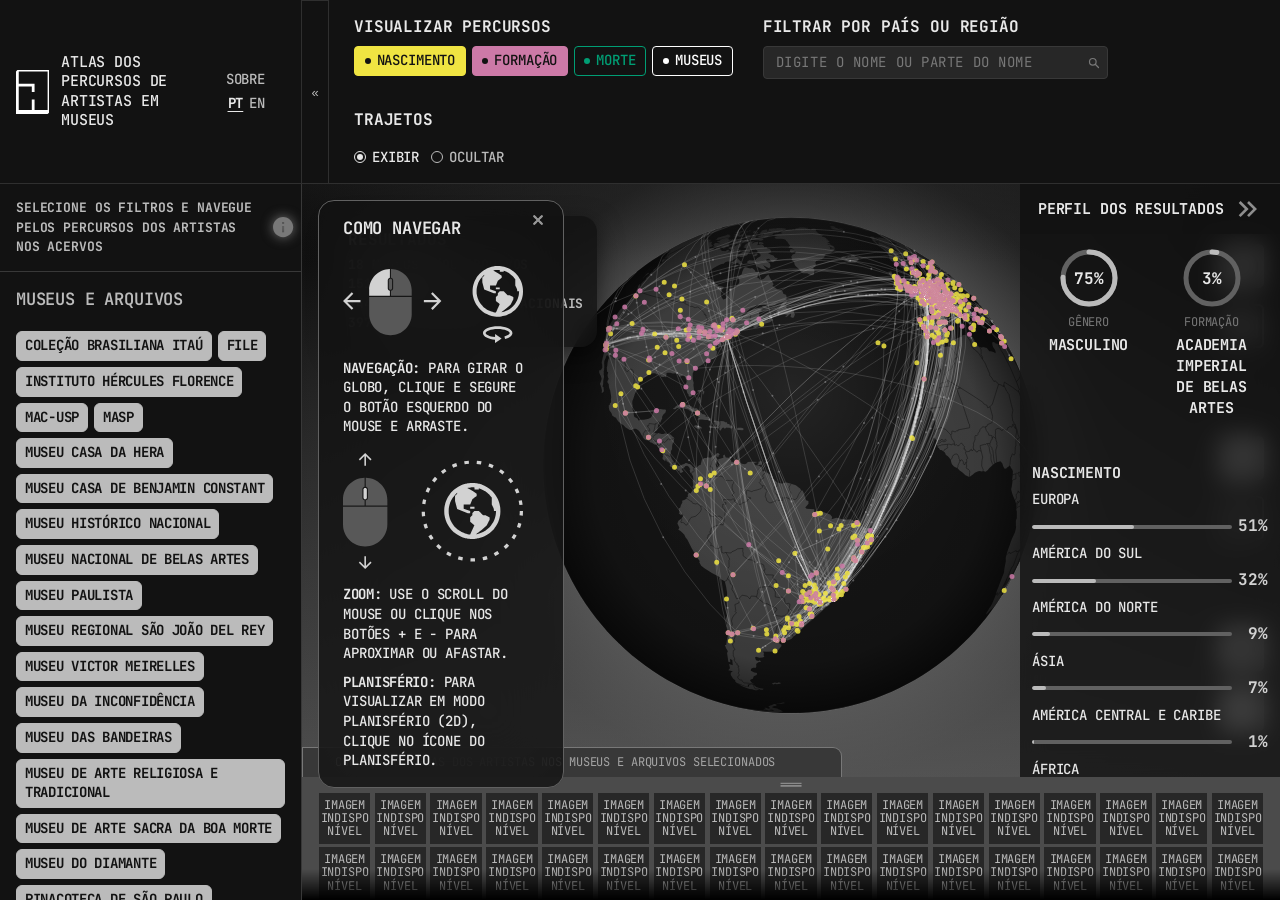
==== commit af357044: "troca de arquivos para versão 1.0.4" ====
--- a/atlas-acervos-digitais/index.html
+++ b/atlas-acervos-digitais/index.html
@@ -29,8 +29,8 @@
     <link rel="preconnect" href="https://fonts.googleapis.com" />
     <link rel="preconnect" href="https://fonts.gstatic.com" crossorigin />
     <link href="https://fonts.googleapis.com/css2?family=Roboto+Mono:ital,wght@0,100..700;1,100..700&display=swap" rel="stylesheet" />
-    <script type="module" crossorigin src="./assets/index-ZoUiYUTQ.js"></script>
-    <link rel="stylesheet" crossorigin href="./assets/index-CG7hJ-OL.css">
+    <script type="module" crossorigin src="./assets/index-CbRAGoH7.js"></script>
+    <link rel="stylesheet" crossorigin href="./assets/index-BPrFMdyo.css">
   </head>
   <body>
     <div id="app"></div>
--- a/atlas-acervos-digitais/assets/index-BPrFMdyo.css
+++ b/atlas-acervos-digitais/assets/index-BPrFMdyo.css
@@ -0,0 +1 @@
+@charset "UTF-8";@import"https://fonts.googleapis.com/css2?family=JetBrains+Mono:ital,wght@0,100..800;1,100..800&display=swap";.world-map-wrap.svelte-lo9tgu{width:100%;height:100%;overflow:hidden;position:relative}.world-map.svelte-lo9tgu{display:block;width:100%;height:100%;touch-action:none}.world-map--bg.svelte-lo9tgu{position:absolute;top:0;right:0;bottom:0;left:0;pointer-events:none}.world-map--fg.svelte-lo9tgu{position:relative;cursor:grab}.world-map--fg.svelte-lo9tgu:active{cursor:grabbing}.world-map--locked.svelte-lo9tgu{cursor:default}.world-map--fg.is-hovering.svelte-lo9tgu{cursor:pointer}.world-map--fg.is-dragging.svelte-lo9tgu{cursor:grabbing}.world-map--fg.is-morphing.svelte-lo9tgu{cursor:progress}.map-vignette.svelte-lo9tgu,.map-gradient-top.svelte-lo9tgu,.map-gradient-left.svelte-lo9tgu{position:absolute;pointer-events:none;z-index:3}.map-vignette.svelte-lo9tgu{top:0;right:0;bottom:0;left:0;opacity:var(--map-vignette-opacity);background:radial-gradient(ellipse 70% 60% at 60% 50%,transparent 30%,var(--bg-vignette-left) 100%)}.map-gradient-top.svelte-lo9tgu{top:0;left:0;right:0;height:80px;background:linear-gradient(to bottom,var(--bg-vignette-top) 0%,transparent 100%);opacity:var(--map-edge-gradient-opacity)}.map-gradient-left.svelte-lo9tgu{top:0;left:0;bottom:0;width:200px;background:linear-gradient(to right,var(--bg-vignette-left) 0%,transparent 100%);opacity:var(--map-edge-gradient-opacity)}.autocomplete-section.svelte-1b0p750{border-top:1px solid var(--bg-hl);padding:.75rem 1rem;flex-shrink:0}.section-header.svelte-1b0p750{display:flex;justify-content:space-between;align-items:baseline;margin-bottom:.5rem}.section-title.svelte-1b0p750{font-size:var(--font-size-2xl);font-weight:var(--font-weight-semibold);letter-spacing:var(--letter-spacing-tight);color:var(--txt-l)}.section-subtitle.svelte-1b0p750{font-size:var(--font-size-2xs);font-weight:var(--font-weight-md);letter-spacing:var(--letter-spacing-narrow);color:var(--txt-hl)}.clear-btn.svelte-1b0p750{all:unset;font-size:var(--font-size-2xs);color:var(--txt-hl);cursor:pointer;line-height:var(--line-height-none)}.clear-btn.svelte-1b0p750:hover{color:var(--txt)}.autocomplete.svelte-1b0p750{position:relative}.autocomplete__input.svelte-1b0p750{all:unset;display:block;width:100%;box-sizing:border-box;padding:.45rem 2rem .45rem .6rem;border:1px solid var(--bg-hl);border-radius:.25rem;font-family:var(--font-family-base);font-size:var(--font-size-md);letter-spacing:var(--letter-spacing-wide);text-transform:uppercase;color:var(--neutral-40);background:var(--bg-m);cursor:text}.autocomplete__input.svelte-1b0p750::placeholder{color:var(--txt-hl);text-transform:uppercase}.autocomplete__input.svelte-1b0p750:focus{border-color:var(--txt-l);outline:none}.autocomplete__icon.svelte-1b0p750{position:absolute;right:.5rem;top:50%;transform:translateY(-50%);color:var(--txt-hl);pointer-events:none;display:flex;align-items:center;line-height:0}.autocomplete__input--active.svelte-1b0p750{background:var(--txt);color:var(--bg);border-color:var(--txt)}.autocomplete__dropdown.svelte-1b0p750{position:absolute;top:calc(100% + 2px);left:0;right:0;z-index:200;background:var(--bg);border:1px solid var(--txt-l);border-radius:.25rem;list-style:none;max-height:180px;overflow-y:auto;scrollbar-width:thin;scrollbar-color:var(--bg-hl) transparent}.autocomplete__option.svelte-1b0p750{all:unset;display:block;width:100%;box-sizing:border-box;padding:.35rem .6rem;font-size:var(--font-size-xs);letter-spacing:var(--letter-spacing-wide);text-transform:uppercase;color:var(--txt-l);cursor:pointer}.autocomplete__option.svelte-1b0p750:hover{background:var(--bg-l);color:var(--txt)}.autocomplete__option--selected.svelte-1b0p750{background:var(--txt);color:var(--bg)}.autocomplete__option--selected.svelte-1b0p750:hover{background:var(--txt-l)}.chips.svelte-1b0p750{display:flex;flex-wrap:wrap;gap:.3rem;margin-bottom:.4rem}.chip.svelte-1b0p750{display:inline-flex;align-items:center;gap:.25rem;padding:.15rem .4rem;background:var(--txt);color:var(--bg);border-radius:.2rem;font-size:var(--font-size-xs);font-family:var(--font-family-base);letter-spacing:var(--letter-spacing-wide);text-transform:uppercase;line-height:var(--line-height-normal)}.chip__remove.svelte-1b0p750{all:unset;font-size:var(--font-size-2xs);cursor:pointer;opacity:.7;line-height:var(--line-height-none)}.chip__remove.svelte-1b0p750:hover{opacity:1}.header-bar.svelte-oiwvqb{display:flex;align-items:flex-start;gap:30px;flex:1;flex-wrap:wrap;min-width:0}.header-section.svelte-oiwvqb{display:flex;flex-direction:column;gap:8px;flex-shrink:0}.header-section--locality.svelte-oiwvqb{flex:0 1 345px;min-width:var(--header-locality-min-width);flex-shrink:1;width:100%}.header-section__label.svelte-oiwvqb{font-size:var(--font-size-xl);font-weight:var(--font-weight-bold);line-height:var(--line-height-normal);letter-spacing:var(--letter-spacing-tight);color:var(--chrome-txt);white-space:nowrap}.header-bar__pills.svelte-oiwvqb{display:flex;align-items:center;gap:6px}.pill.svelte-oiwvqb{all:unset;display:inline-flex;align-items:center;gap:6px;padding:.25rem .6rem;border-radius:.25rem;border:1.5px solid var(--accent);font-family:var(--font-family-base);font-weight:var(--font-weight-medium);font-size:var(--font-size-md);line-height:var(--line-height-normal);letter-spacing:var(--letter-spacing-tight);color:var(--accent);cursor:pointer;white-space:nowrap;transition:background .12s,color .12s,border-color .12s;box-sizing:border-box}.pill.svelte-oiwvqb:not(.pill--active):hover{border-color:var(--accent-hover);color:var(--accent-hover)}.pill.svelte-oiwvqb:not(.pill--active):hover .pill__dot:where(.svelte-oiwvqb){background:var(--accent-hover)}.pill--active.svelte-oiwvqb{background-color:var(--accent);border-color:var(--accent);color:var(--color-black)}.pill--active.svelte-oiwvqb:hover{background-color:var(--accent-hover);border-color:var(--accent-hover);color:var(--color-black)}.pill--active.svelte-oiwvqb .pill__dot:where(.svelte-oiwvqb){background:var(--color-black)}.pill__dot.svelte-oiwvqb{width:6px;height:6px;border-radius:50%;background:var(--accent);flex-shrink:0;transition:background .12s}.header-bar__locality.svelte-oiwvqb{display:flex;align-items:center;gap:6px}.header-bar__locality.svelte-oiwvqb .autocomplete-section{border-top:none;padding:0;min-width:0;flex:1}.header-bar__locality.svelte-oiwvqb .section-header{display:none}.header-bar__locality.svelte-oiwvqb .autocomplete__input{font-size:var(--font-size-md);padding:.35rem .75rem}.locality-clear.svelte-oiwvqb{all:unset;cursor:pointer;color:var(--chrome-txt-l);font-size:var(--font-size-md);line-height:1;flex-shrink:0}.locality-clear.svelte-oiwvqb:hover{color:var(--chrome-txt)}.trajectory-group.svelte-oiwvqb{display:flex;align-items:center;gap:12px;margin-top:8px}.trajectory-option.svelte-oiwvqb{all:unset;display:inline-flex;align-items:center;gap:6px;font-family:var(--font-family-base);font-weight:var(--font-weight-medium);font-size:var(--font-size-md);line-height:var(--line-height-normal);letter-spacing:var(--letter-spacing-tight);text-transform:uppercase;color:var(--chrome-txt-l);cursor:pointer;white-space:nowrap}.trajectory-option.svelte-oiwvqb:hover,.trajectory-option--active.svelte-oiwvqb{color:var(--chrome-txt)}.trajectory-dot.svelte-oiwvqb{position:relative;width:12px;height:12px;border-radius:50%;border:1.5px solid var(--txt-l);box-sizing:border-box;background:transparent;flex-shrink:0;transition:border-color .12s,background .12s}.trajectory-dot.svelte-oiwvqb:after{content:"";position:absolute;top:2px;right:2px;bottom:2px;left:2px;border-radius:50%;background:transparent;transition:background .12s}.trajectory-option--active:where(.svelte-oiwvqb) .trajectory-dot.svelte-oiwvqb{border-color:currentColor}.trajectory-option--active:where(.svelte-oiwvqb) .trajectory-dot.svelte-oiwvqb:after{background:currentColor}@media(min-width:760px)and (max-width:1024px){.header-bar.svelte-oiwvqb{gap:var(--header-compact-gap)}.header-section.svelte-oiwvqb{max-width:100%}.header-section--locality.svelte-oiwvqb{flex-basis:var(--header-locality-min-width)}.header-section__label.svelte-oiwvqb{white-space:normal}.header-bar__pills.svelte-oiwvqb{flex-wrap:wrap}}.mobile-header.svelte-olbu9h{display:flex;align-items:center;gap:12px;min-height:90px;box-sizing:border-box;padding:12px 20px;background:var(--chrome-bg);border-bottom:1px solid rgba(255,255,255,.12);flex-shrink:0}.mobile-header__logo.svelte-olbu9h{height:var(--mobile-logo-height);width:auto;display:block;flex-shrink:0}.mobile-header__brand-text.svelte-olbu9h{display:flex;flex-direction:column;gap:2px;flex:1;min-width:0}.mobile-header__title.svelte-olbu9h{font-size:var(--mobile-title-size);font-weight:var(--font-weight-bold);line-height:var(--line-height-snug);letter-spacing:var(--letter-spacing-tight);color:var(--chrome-txt);white-space:normal;overflow-wrap:anywhere}.mobile-header__actions.svelte-olbu9h{display:flex;flex-direction:column;align-items:flex-end;gap:4px;flex-shrink:0}.mobile-header__action-btn.svelte-olbu9h{all:unset;font-size:var(--mobile-action-size);font-weight:var(--font-weight-medium);line-height:var(--line-height-normal);letter-spacing:var(--letter-spacing-tight);color:var(--chrome-txt-l);cursor:pointer;white-space:nowrap}.mobile-header__action-btn.svelte-olbu9h:hover{color:var(--chrome-txt)}.mobile-header__action-btn.svelte-olbu9h:focus-visible{outline:2px solid currentColor}.mobile-header__lang.svelte-olbu9h{display:flex;gap:6px}.mobile-header__lang-btn.svelte-olbu9h{all:unset;font-size:var(--mobile-action-size);font-weight:var(--font-weight-medium);letter-spacing:var(--letter-spacing-tight);color:var(--chrome-txt-l);cursor:pointer}.mobile-header__lang-btn.svelte-olbu9h:hover{color:var(--chrome-txt)}.mobile-header__lang-btn.svelte-olbu9h:focus-visible{outline:2px solid currentColor}.mobile-header__lang-btn--active.svelte-olbu9h{color:var(--chrome-txt);font-weight:var(--font-weight-bold);text-decoration:underline;text-underline-offset:3px}.filter-accordion.svelte-2ofwc{display:flex;flex-direction:column;width:100%;background:var(--bg)}.accordion-section.svelte-2ofwc{display:flex;flex-direction:column;border-bottom:1px solid var(--bg-hl)}.accordion-section.svelte-2ofwc.accordion-section--open{flex:1;min-height:0}.accordion-header.svelte-2ofwc{all:unset;box-sizing:border-box;display:flex;align-items:center;justify-content:space-between;gap:12px;min-height:var(--mobile-menu-min-height);flex-shrink:0;padding:12px 20px;cursor:pointer;background:var(--bg);transition:background .12s}.accordion-header.svelte-2ofwc:hover{background:var(--bg-l)}.accordion-header.svelte-2ofwc:focus-visible{outline:2px solid var(--txt);outline-offset:-2px}.accordion-header__label.svelte-2ofwc{font-family:var(--font-family-base);font-size:var(--mobile-menu-title-size);font-weight:var(--font-weight-bold);letter-spacing:.02em;text-transform:uppercase;color:var(--txt);white-space:normal;overflow-wrap:anywhere}.accordion-header__toggle.svelte-2ofwc{display:flex;align-items:center;justify-content:center;width:24px;height:24px;flex-shrink:0;border:1px solid var(--txt-l);border-radius:50%;color:var(--txt-l);position:relative}.accordion-header.svelte-2ofwc:hover .accordion-header__toggle:where(.svelte-2ofwc){border-color:var(--txt);color:var(--txt)}.icon-plus.svelte-2ofwc,.icon-minus.svelte-2ofwc{position:relative;width:10px;height:10px;display:block}.icon-plus.svelte-2ofwc:before,.icon-plus.svelte-2ofwc:after,.icon-minus.svelte-2ofwc:before{content:"";position:absolute;background:currentColor}.icon-plus.svelte-2ofwc:before,.icon-minus.svelte-2ofwc:before{top:50%;left:0;width:100%;height:1.5px;transform:translateY(-50%)}.icon-plus.svelte-2ofwc:after{left:50%;top:0;height:100%;width:1.5px;transform:translate(-50%)}.accordion-panel.svelte-2ofwc{flex:1;min-height:0;overflow-y:auto;scrollbar-width:thin;scrollbar-color:var(--bg-hl) transparent}.toggle-group.svelte-1539pur{display:flex;flex-wrap:wrap;gap:6px}.toggle-group--list.svelte-1539pur{flex-wrap:nowrap;flex-direction:column;overflow-y:auto;scrollbar-width:thin;scrollbar-color:var(--bg-hl) transparent;padding:.75rem 1rem}.pill.svelte-1539pur{all:unset;display:inline-block;padding:.25rem .5rem;border-radius:.375rem;border:1.5px solid var(--pill-bg);color:var(--pill-bg);font-size:var(--font-size-md);font-weight:var(--font-weight-bold);letter-spacing:var(--letter-spacing-tighter);cursor:pointer;box-sizing:border-box;transition:background .1s,color .1s,border-color .1s}.pill.svelte-1539pur:hover{border-color:var(--pill-bgh);color:var(--pill-bgh)}.pill--dim.svelte-1539pur{opacity:.32}.pill.svelte-1539pur:disabled{cursor:not-allowed}.pill.svelte-1539pur:disabled:hover{border-color:var(--pill-bg);color:var(--pill-bg)}.toggle-group--list.svelte-1539pur .pill:where(.svelte-1539pur){width:100%;text-align:left}.pill--active.svelte-1539pur{background:var(--pill-bg);border-color:var(--pill-bg);color:var(--pill-txt)}.pill--active.svelte-1539pur:hover{background:var(--pill-bgh);border-color:var(--pill-bgh);color:var(--pill-txt)}.acervo-filter.svelte-10y05q2{--pill-bg: var(--acervo-pill-bg);--pill-bgh: var(--acervo-pill-hover);--pill-txt: var(--acervo-pill-txt);display:flex;flex-direction:column}.acervo-filter.svelte-10y05q2 .toggle-group{padding:.75rem 1rem}.acervo-filter__header.svelte-10y05q2{padding:1rem 1rem .5rem;flex-shrink:0}.acervo-filter__title.svelte-10y05q2{font-size:var(--font-size-2xl);font-weight:var(--font-weight-semibold);letter-spacing:var(--letter-spacing-tight);color:var(--txt-l)}.acervo-filter__shortcuts.svelte-10y05q2{display:flex;align-items:center;gap:3px;padding:.25rem 1rem .75rem}.shortcut.svelte-10y05q2{all:unset;font-size:var(--font-size-md);letter-spacing:var(--letter-spacing-tight);color:var(--txt-l);cursor:pointer;text-decoration:underline;text-underline-offset:2px}.shortcut.svelte-10y05q2:hover{color:var(--txt)}.shortcut-sep.svelte-10y05q2{font-size:var(--font-size-2xs);color:var(--bg-hl)}.gender-filter.svelte-1d5uw5d{border-top:1px solid var(--bg-hl);padding:.75rem 1rem;flex-shrink:0}.section-header.svelte-1d5uw5d{margin-bottom:.5rem}.section-title.svelte-1d5uw5d{font-size:var(--font-size-2xl);font-weight:var(--font-weight-semibold);letter-spacing:var(--letter-spacing-tight);color:var(--txt-l)}.sidebar-filters.svelte-6o5ral{display:flex;flex-direction:column;flex:1;min-height:0;overflow-y:auto;scrollbar-width:thin;scrollbar-color:var(--bg-hl) transparent}.projection-toggle.svelte-1pvs2dz{display:flex;flex-direction:column;gap:var(--map-control-gap);pointer-events:none}.map-btn.svelte-1pvs2dz{width:var(--map-control-size);height:var(--map-control-size);display:flex;align-items:center;justify-content:center;background:transparent;border:2px solid var(--map-control-idle);border-radius:5.4px;color:var(--map-control-idle);cursor:pointer;pointer-events:auto;transition:color .12s,border-color .12s,background-color .12s;-webkit-backdrop-filter:blur(3.6px);backdrop-filter:blur(3.6px)}.map-btn.svelte-1pvs2dz:hover{color:var(--map-control-hover);border-color:var(--map-control-hover)}.map-btn.svelte-1pvs2dz:focus-visible{outline:2px solid var(--map-control-hover);outline-offset:2px}.map-btn--active.svelte-1pvs2dz{background:var(--neutral-10);border-color:var(--neutral-10);color:var(--color-black)}.map-btn--active.svelte-1pvs2dz:hover{background:var(--neutral-30);border-color:var(--neutral-30);color:var(--color-black)}.zoom-buttons.svelte-j3q18o{display:flex;flex-direction:column;gap:var(--map-control-gap);pointer-events:none}.zoom-btn.svelte-j3q18o{width:var(--map-control-size);height:var(--map-control-size);display:flex;align-items:center;justify-content:center;background:var(--color-white);border:none;border-radius:5.28px;color:var(--color-black);cursor:pointer;pointer-events:auto;backdrop-filter:blur(3.52px);-webkit-backdrop-filter:blur(3.52px);transition:background .12s}.zoom-btn.svelte-j3q18o:hover{background:var(--neutral-30)}.zoom-btn.svelte-j3q18o:active{background:var(--neutral-10)}.sidebar.svelte-181dlmc{width:var(--sidebar-width, 365px);flex-shrink:0;border-right:1px solid var(--bg-hl);background:var(--bg-side);display:flex;flex-direction:column;position:relative}@media(min-width:760px){.sidebar.svelte-181dlmc{transition:width .2s ease-out,border-color .2s;overflow:visible}.sidebar.svelte-181dlmc:not(.sidebar--open){width:0;border-right-color:transparent}}@media(max-width:759px){.sidebar.svelte-181dlmc{position:fixed;top:0;right:0;bottom:0;left:0;width:280px;z-index:100;transform:translate(-100%);transition:transform .2s ease-out;border-right:1px solid var(--bg-hl);box-shadow:0 2px 8px #00000026}.sidebar.svelte-181dlmc.sidebar--open{transform:translate(0)}}.sidebar__inner.svelte-181dlmc{flex:1;min-width:0;min-height:0;overflow:hidden;display:flex;flex-direction:column}.sidebar__brand.svelte-181dlmc{display:flex;align-items:center;gap:12px;height:var(--menu-height);padding:0 0 0 16px;background:var(--chrome-bg);border-bottom:1px solid rgba(255,255,255,.12);flex-shrink:0}.sidebar__logo.svelte-181dlmc{height:44px;width:auto;display:block;flex-shrink:0}.sidebar__brand-text.svelte-181dlmc{display:flex;flex-direction:column;gap:2px;flex:1;min-width:0;text-decoration:none}.sidebar__brand-title.svelte-181dlmc{font-size:var(--font-size-lg);font-weight:var(--font-weight-medium);line-height:var(--line-height-snug);letter-spacing:var(--letter-spacing-tight);color:var(--chrome-txt)}.sidebar__brand-actions.svelte-181dlmc{display:flex;flex-direction:column;align-items:flex-end;gap:4px;flex-shrink:0;margin-right:36px}.sidebar__action-btn.svelte-181dlmc{all:unset;font-size:var(--font-size-md);font-weight:var(--font-weight-medium);line-height:var(--line-height-normal);letter-spacing:var(--letter-spacing-tight);color:var(--chrome-txt-l);cursor:pointer;white-space:nowrap}.sidebar__action-btn.svelte-181dlmc:hover{color:var(--chrome-txt)}.sidebar__lang.svelte-181dlmc{display:flex;gap:6px}.sidebar__lang-btn.svelte-181dlmc{all:unset;font-size:var(--font-size-md);font-weight:var(--font-weight-medium);letter-spacing:var(--letter-spacing-tight);color:var(--chrome-txt-l);cursor:pointer}.sidebar__lang-btn.svelte-181dlmc:hover{color:var(--chrome-txt)}.sidebar__lang-btn--active.svelte-181dlmc{color:var(--chrome-txt);font-weight:var(--font-weight-bold);text-decoration:underline;text-underline-offset:3px}.sidebar__header.svelte-181dlmc{display:none;position:sticky;top:0;background:var(--bg);border-bottom:1px solid var(--bg-hl);z-index:10;padding:.5rem}@media(max-width:759px){.sidebar__header.svelte-181dlmc{display:flex;align-items:center;justify-content:flex-end}}.sidebar__close.svelte-181dlmc{background:none;border:none;font-size:var(--font-size-2xl);color:var(--txt);cursor:pointer;padding:.5rem .75rem;display:flex;align-items:center;justify-content:center}.sidebar__close.svelte-181dlmc:hover{opacity:.7}.sidebar__intro.svelte-181dlmc{display:none;align-items:center;gap:0;border-bottom:1px solid var(--bg-hl);flex-shrink:0}@media(min-width:760px){.sidebar__intro.svelte-181dlmc{display:flex}}.sidebar__description.svelte-181dlmc{font-family:var(--font-family-base);font-size:var(--font-size-sm);font-weight:var(--font-weight-bold);line-height:var(--line-height-relaxed);letter-spacing:var(--letter-spacing-tight);color:var(--txt-l);text-transform:uppercase;margin:0;flex:1;padding:.875rem 0 .875rem 1rem}.sidebar__info-btn.svelte-181dlmc{all:unset;font-size:var(--font-size-md);color:var(--txt-hl);cursor:pointer;line-height:var(--line-height-none);display:flex;align-items:center;justify-content:center;width:28px;flex-shrink:0;padding:.875rem .25rem}.sidebar__info-btn.svelte-181dlmc:hover{color:var(--txt)}.sidebar__info-btn--active.svelte-181dlmc svg{filter:drop-shadow(0 0 6px var(--txt-hl))}.sidebar__collapse-btn.svelte-181dlmc{position:absolute;right:-28px;top:0;height:var(--menu-height);width:28px;background:var(--chrome-bg);border:1px solid rgba(255,255,255,.12);border-radius:0;color:var(--chrome-txt-l);cursor:pointer;display:flex;align-items:center;justify-content:center;font-size:var(--font-size-sm);z-index:10;flex-shrink:0}@media(max-width:759px){.sidebar__collapse-btn.svelte-181dlmc{display:none}}.sidebar__collapse-btn.svelte-181dlmc:hover{color:var(--chrome-txt);border-color:#ffffff4d}.sidebar__content.svelte-181dlmc{display:flex;flex-direction:column;flex:1;overflow-y:auto;scrollbar-width:thin;scrollbar-color:var(--bg-hl) transparent}.artist-card.svelte-i7ent7{position:absolute;bottom:calc(var(--artwork-strip-inset, 0px) + 16px);right:16px;z-index:20;width:360px;max-width:calc(100vw - 32px);max-height:calc(100vh - var(--menu-height) - var(--artwork-strip-inset, 0px) - 32px);display:flex;flex-direction:column;background:var(--bg-c);color:var(--txt);border:1px solid var(--bg-hl);box-shadow:0 8px 24px #00000080;-webkit-backdrop-filter:blur(10px);backdrop-filter:blur(10px);border-radius:16px;overflow:hidden}.artist-card__header.svelte-i7ent7{display:flex;align-items:flex-start;justify-content:space-between;gap:8px;padding:14px 14px 10px;padding-right:calc(var(--card-close-icon-right) + var(--card-close-icon-size) + 8px);flex-shrink:0}.artist-card__name.svelte-i7ent7{margin:0;min-width:0;overflow-wrap:anywhere;font-size:var(--font-size-2xl);font-weight:var(--font-weight-bold);letter-spacing:var(--letter-spacing-tight);line-height:var(--line-height-tight)}.artist-card__close.svelte-i7ent7{all:unset;position:absolute;top:calc(var(--artist-close-icon-top) - (var(--close-target-size) - var(--card-close-icon-size)) / 2);right:calc(var(--card-close-icon-right) - (var(--close-target-size) - var(--card-close-icon-size)) / 2);display:inline-flex;align-items:center;justify-content:center;width:var(--close-target-size);height:var(--close-target-size);color:var(--txt);font-size:var(--close-symbol-size);line-height:var(--line-height-none);cursor:pointer;flex-shrink:0}.artist-card__close.svelte-i7ent7:hover{color:var(--txt)}.artist-card__close.svelte-i7ent7:focus-visible{outline:2px solid currentColor}.artist-card__close-icon.svelte-i7ent7{width:var(--card-close-icon-size);height:var(--card-close-icon-size);background-color:currentColor;mask:url(../close-icon.png) center / contain no-repeat}.artist-card__body.svelte-i7ent7{padding:0 14px 14px;overflow-y:auto;scrollbar-width:thin;scrollbar-color:var(--bg-hl) transparent}.section.svelte-i7ent7{padding:10px 0}.section__label.svelte-i7ent7{margin:0 0 5px;font-size:var(--font-size-xl);font-weight:var(--font-weight-bold);letter-spacing:var(--letter-spacing-tight);text-transform:uppercase;color:var(--txt-hl)}.section__row.svelte-i7ent7{display:flex;align-items:flex-start;justify-content:space-between;gap:8px}.section__left.svelte-i7ent7{display:flex;align-items:flex-start;gap:6px;min-width:0}.section__dot.svelte-i7ent7{flex-shrink:0;font-size:var(--font-size-xs);margin-top:3px;line-height:var(--line-height-none)}.section__text.svelte-i7ent7{margin:0;font-size:var(--font-size-lg);font-weight:var(--font-weight-regular);letter-spacing:var(--letter-spacing-tight);color:var(--txt);line-height:var(--line-height-normal)}.section__right.svelte-i7ent7{display:flex;flex-direction:column;align-items:flex-end;gap:4px;flex-shrink:0;padding-top:2px}.section__precision-label.svelte-i7ent7{font-size:var(--font-size-xs);font-weight:var(--font-weight-bold);letter-spacing:var(--letter-spacing-tight);text-transform:uppercase;color:var(--confidence-alta);white-space:nowrap;line-height:var(--line-height-normal);text-align:right}.badge.svelte-i7ent7{font-size:var(--font-size-xs);font-weight:var(--font-weight-bold);letter-spacing:var(--letter-spacing-tight);text-transform:uppercase;padding:3px 12px;height:18.7px;border-radius:68px;border:1px solid;white-space:nowrap;line-height:var(--line-height-normal);box-sizing:border-box;display:inline-flex;align-items:center}.artwork-list.svelte-i7ent7{list-style:none;margin:0;padding:0}.artwork.svelte-i7ent7{margin-bottom:5px;font-size:var(--font-size-md);font-weight:var(--font-weight-regular);letter-spacing:var(--letter-spacing-tight);line-height:var(--line-height-normal);color:var(--txt-l)}.artwork.svelte-i7ent7 a:where(.svelte-i7ent7){color:var(--txt-l);text-decoration:underline;text-underline-offset:2px}.artwork.svelte-i7ent7 a:where(.svelte-i7ent7):hover{color:var(--txt)}.artwork__title.svelte-i7ent7{text-decoration:underline;text-underline-offset:2px}.artwork__museum.svelte-i7ent7{color:var(--txt-hl)}.confidence-disclaimer.svelte-i7ent7{margin:8px 0 0;font-size:var(--font-size-2xs);font-weight:var(--font-weight-medium);letter-spacing:var(--letter-spacing-tight);text-transform:uppercase;color:var(--disclaimer);line-height:var(--line-height-normal)}.artwork-strip.svelte-jcf2wa{position:absolute;left:0;right:0;bottom:0;color:var(--txt);pointer-events:none;display:flex;flex-direction:column;overflow:hidden;box-sizing:border-box;z-index:var(--artwork-strip-layer)}.artwork-strip--mobile.svelte-jcf2wa{--artwork-strip-tab-width: var(--artwork-strip-tab-mobile-width);--artwork-strip-thumb-size: var(--artwork-strip-thumb-mobile-size);--artwork-strip-padding-x: var(--artwork-strip-padding-mobile-x)}.artwork-strip__header.svelte-jcf2wa{all:unset;position:relative;display:flex;align-items:center;gap:var(--artwork-strip-tab-gap);width:min(100%,var(--artwork-strip-tab-width));height:var(--artwork-tab-height);min-height:0;overflow:hidden;cursor:pointer;pointer-events:auto;flex-shrink:0;box-sizing:border-box;padding:0 var(--artwork-strip-tab-padding);background:var(--artwork-strip-tab-bg);color:var(--artwork-strip-tab-txt);border:var(--artwork-strip-tab-border-width) solid var(--artwork-strip-tab-border);border-bottom:none;border-top-right-radius:var(--artwork-strip-tab-radius);font-size:var(--font-size-xs);line-height:var(--line-height-normal);letter-spacing:var(--letter-spacing-tight)}.artwork-strip__header.svelte-jcf2wa:focus-visible{outline:2px solid var(--txt);outline-offset:-2px}.artwork-strip__chevron.svelte-jcf2wa{display:block;width:var(--font-size-xs);height:var(--font-size-md);flex-shrink:0;background:currentColor;mask:var(--artwork-chevron) center / contain no-repeat;-webkit-mask:var(--artwork-chevron) center / contain no-repeat}.artwork-strip__chevron--collapsed.svelte-jcf2wa{transform:rotate(180deg)}.artwork-strip__label.svelte-jcf2wa{white-space:nowrap;overflow:hidden;text-overflow:ellipsis}.artwork-strip__resize.svelte-jcf2wa{position:absolute;left:0;z-index:1;width:100%;height:var(--artwork-strip-handle-height);background:var(--artwork-strip-bg);cursor:ns-resize;touch-action:none;-webkit-user-select:none;user-select:none;pointer-events:auto}.artwork-strip__resize.svelte-jcf2wa:after{content:"";position:absolute;left:50%;top:50%;transform:translate(-50%,-50%);pointer-events:none;width:var(--artwork-strip-grip-width);height:var(--artwork-strip-grip-height);background:linear-gradient(to bottom,var(--artwork-strip-tab-txt) 33.333%,transparent 33.333% 66.667%,var(--artwork-strip-tab-txt) 66.667%);opacity:var(--artwork-strip-grip-opacity)}.artwork-strip__resize.svelte-jcf2wa:focus-visible{outline:2px solid var(--txt);outline-offset:-2px}.artwork-strip__body.svelte-jcf2wa{flex:1 1 auto;overflow:hidden;display:flex;flex-direction:column;min-height:0;padding-top:var(--artwork-strip-handle-height);pointer-events:auto;background:var(--artwork-strip-bg);backdrop-filter:blur(var(--artwork-strip-blur));-webkit-backdrop-filter:blur(var(--artwork-strip-blur))}.artwork-strip__scroll.svelte-jcf2wa{position:relative;flex:1 1 auto;min-height:0;overflow-y:auto;overflow-x:hidden;scrollbar-width:thin;scrollbar-color:var(--bg-hl) transparent}.artwork-strip__scroll.svelte-jcf2wa:after{content:"";position:sticky;bottom:0;left:0;right:0;display:block;height:50px;margin-top:-50px;background:linear-gradient(180deg,#0000 38.46%,#000);pointer-events:none;opacity:1;transition:opacity .12s linear}.artwork-strip__scroll.svelte-jcf2wa.artwork-strip__scroll--at-bottom:after{opacity:0}.artwork-strip__grid.svelte-jcf2wa{display:grid;grid-template-columns:repeat(auto-fill,minmax(min(100%,var(--artwork-strip-thumb-size)),1fr));gap:var(--artwork-strip-gap-y) var(--artwork-strip-gap-x);padding:0 var(--artwork-strip-padding-x) var(--artwork-strip-padding-y);margin:0;list-style:none}.artwork.svelte-jcf2wa{aspect-ratio:1 / 1}.artwork__btn.svelte-jcf2wa{all:unset;display:block;width:100%;height:100%;cursor:pointer;box-sizing:border-box}.artwork__btn.svelte-jcf2wa:hover .artwork__img:where(.svelte-jcf2wa){outline:2px solid var(--txt)}.artwork__btn.svelte-jcf2wa:focus-visible{outline:2px solid var(--txt);outline-offset:2px}.artwork__img.svelte-jcf2wa{width:100%;height:100%;object-fit:cover;background:var(--bg-l);display:block;transition:outline .1s,opacity .18s}.artwork__img.svelte-jcf2wa.artwork__img--loaded{animation:svelte-jcf2wa-artwork-fadein .18s ease-out}@keyframes svelte-jcf2wa-artwork-fadein{0%{opacity:0}to{opacity:1}}.artwork__img--placeholder.svelte-jcf2wa{display:flex;align-items:center;justify-content:center;color:var(--txt-l);font-size:var(--font-size-xs);line-height:1.1;text-align:center;overflow-wrap:anywhere;box-sizing:border-box}.artwork__img--compact.svelte-jcf2wa{font-size:var(--font-size-2xs)}.artwork-tip{position:fixed;z-index:100;background:var(--bg-l);color:var(--txt);border:1px solid var(--bg-hl);border-radius:4px;padding:8px 12px;max-width:220px;pointer-events:none;font-size:var(--font-size-xs);line-height:var(--line-height-normal)}.artwork-tip p.svelte-jcf2wa{margin:0}.artwork-tip__title{font-weight:var(--font-weight-semibold);margin-bottom:2px!important}.artwork-tip__year{color:var(--txt-l)}.artwork-tip__creator{margin-top:4px!important;color:var(--txt-l);font-style:italic}.artwork-tip__museum{margin-top:2px!important;font-size:var(--font-size-xs);color:var(--txt-hl)}.map-stats.svelte-1koob5r{position:absolute;top:32px;left:32px;z-index:10;display:flex;flex-direction:column;gap:0;pointer-events:none;padding:14px;background:var(--bg-c);border-radius:16px;box-shadow:var(--results-shadow);-webkit-backdrop-filter:blur(10px);backdrop-filter:blur(10px);overflow:hidden;font-family:var(--font-family-base);font-style:normal;font-weight:var(--font-weight-bold);font-size:var(--font-size-sm);line-height:var(--line-height-relaxed);text-transform:uppercase;color:var(--txt-l)}.map-stats__title.svelte-1koob5r{margin:0 0 4px;font-size:var(--font-size-xl);line-height:var(--line-height-snug);text-transform:uppercase}[data-theme=light] .map-stats.svelte-1koob5r{color:#000000a3}.map-stats__line.svelte-1koob5r{margin:0}@media(max-width:768px){.map-stats.svelte-1koob5r{top:16px;left:16px;font-size:var(--font-size-xs)}.map-stats__title.svelte-1koob5r{font-size:var(--font-size-lg)}}.profile-panel.svelte-17u2s6b{position:absolute;top:0;right:var(--map-control-rail-width);width:260px;background:var(--bg-c);backdrop-filter:blur(12px);-webkit-backdrop-filter:blur(12px);overflow:hidden;z-index:10;font-family:var(--font-family-base);line-height:var(--line-height-normal);letter-spacing:var(--letter-spacing-tight);pointer-events:auto;display:flex;flex-direction:column;height:calc(100% - var(--artwork-strip-inset, 0px));max-height:calc(100% - var(--artwork-strip-inset, 0px))}.profile-panel--collapsed.svelte-17u2s6b{height:auto;right:0;border-bottom-left-radius:14px;border-bottom:1px solid var(--bg-hl);border-left:1px solid var(--bg-hl);background:var(--bg-c);backdrop-filter:none;-webkit-backdrop-filter:none}.profile-panel__header.svelte-17u2s6b{display:flex;align-items:center;justify-content:center;width:100%;padding:14.4px 18px 14.4px 13px;background:var(--bg-c);border:none;color:var(--txt);font-family:var(--font-family-base);font-size:var(--font-size-lg);font-weight:var(--font-weight-bold);line-height:var(--line-height-normal);letter-spacing:var(--letter-spacing-tight);text-transform:uppercase;cursor:pointer;white-space:nowrap;gap:14.4px;flex-shrink:0}.profile-panel__header.svelte-17u2s6b:hover{background:var(--bg)}.profile-panel__title.svelte-17u2s6b{font-family:var(--font-family-base);font-size:var(--font-size-lg);font-weight:var(--font-weight-bold);color:var(--txt);letter-spacing:var(--letter-spacing-tight);margin:0}.profile-panel__chevron.svelte-17u2s6b{font-size:var(--font-size-xs);flex-shrink:0}.profile-panel__chevron--open.svelte-17u2s6b{transform:scaleX(-1)}.profile-panel__content.svelte-17u2s6b{padding:12px;display:flex;flex-direction:column;gap:12px;flex:1;min-height:0;overflow-y:auto;scrollbar-width:thin;scrollbar-color:var(--bg-hl) transparent}.profile-panel__empty.svelte-17u2s6b{font-size:var(--font-size-xs);color:var(--txt-hl);text-align:center;padding:10px 0}.profile-panel__donuts.svelte-17u2s6b{display:flex;gap:10px;justify-content:space-between;align-items:flex-start}.profile-panel__donut-item.svelte-17u2s6b{display:flex;flex-direction:column;align-items:center;gap:4px;flex:1}.donut-pct{font-size:var(--font-size-xl);font-weight:var(--font-weight-bold);font-family:inherit;fill:var(--profile-donut-pct)}.profile-panel__donut-label.svelte-17u2s6b{font-size:var(--font-size-xs);font-weight:var(--font-weight-regular);letter-spacing:var(--letter-spacing-tight);text-transform:uppercase;color:var(--txt-hl);margin:0}.profile-panel__donut-value.svelte-17u2s6b{font-size:var(--font-size-lg);font-weight:var(--font-weight-bold);letter-spacing:var(--letter-spacing-tight);text-transform:uppercase;color:var(--txt);margin:0;text-align:center;max-width:80px;word-break:break-word;-webkit-hyphens:auto;hyphens:auto}.profile-panel__bars-section.svelte-17u2s6b{display:flex;flex-direction:column;gap:6px}.profile-panel__bars-title.svelte-17u2s6b{font-size:var(--font-size-lg);font-weight:var(--font-weight-bold);letter-spacing:var(--letter-spacing-tight);text-transform:uppercase;color:var(--txt);padding-top:44px}.profile-panel__bars-title--birth.svelte-17u2s6b{padding-top:var(--profile-first-section-padding)}.profile-panel__bar-item.svelte-17u2s6b{display:flex;flex-direction:column;gap:6px}.profile-panel__bar-label.svelte-17u2s6b{font-size:var(--font-size-md);font-weight:var(--font-weight-medium);letter-spacing:var(--letter-spacing-tight);text-transform:uppercase;color:var(--txt)}.profile-panel__bar-row.svelte-17u2s6b{display:flex;align-items:center;gap:6px}.profile-panel__bar-track.svelte-17u2s6b{flex:1;height:4px;background:var(--neutral-70);border-radius:2px;overflow:hidden}.profile-panel__bar-fill.svelte-17u2s6b{height:100%;background:var(--neutral-30);border-radius:2px;transition:width .3s ease-out}.profile-panel__bar-pct.svelte-17u2s6b{font-size:var(--font-size-xl);font-weight:var(--font-weight-bold);color:var(--profile-bar-pct);white-space:nowrap;min-width:30px;text-align:right}.profile-panel__disclaimer.svelte-17u2s6b{font-size:var(--font-size-2xs);font-weight:var(--font-weight-medium);font-family:var(--font-family-base);letter-spacing:var(--letter-spacing-tight);line-height:var(--line-height-normal);text-transform:uppercase;color:var(--neutral-40);margin:0;padding-top:12px;border-top:1px solid var(--bg-hl)}@media(max-width:1024px){.profile-panel.svelte-17u2s6b{width:calc(100% - var(--map-control-rail-width));max-width:100%;backdrop-filter:none;-webkit-backdrop-filter:none}.profile-panel--collapsed.svelte-17u2s6b{width:100%}.profile-panel__header.svelte-17u2s6b{padding:12px 12.8px;gap:12px;font-size:12px}.profile-panel__title.svelte-17u2s6b{font-size:12px}.profile-panel__chevron.svelte-17u2s6b{width:15px;height:15px}.profile-panel__content.svelte-17u2s6b{padding:12px;gap:12px}.profile-panel__donuts.svelte-17u2s6b{gap:8px}.profile-panel__donut-item.svelte-17u2s6b{gap:3px}.donut-pct{font-size:14px}.profile-panel__donut-label.svelte-17u2s6b{font-size:10px}.profile-panel__donut-value.svelte-17u2s6b{font-size:12px;max-width:70px}.profile-panel__bars-section.svelte-17u2s6b{gap:5px}.profile-panel__bars-title.svelte-17u2s6b{font-size:12px;padding-top:12px}.profile-panel__bars-title--birth.svelte-17u2s6b{padding-top:12px}.profile-panel__bar-item.svelte-17u2s6b{gap:4px}.profile-panel__bar-label.svelte-17u2s6b{font-size:11px}.profile-panel__bar-row.svelte-17u2s6b{gap:5px}.profile-panel__bar-pct.svelte-17u2s6b{font-size:12px;min-width:25px}.profile-panel__bar-track.svelte-17u2s6b{height:3px}}@media(max-width:640px){.profile-panel.svelte-17u2s6b{display:none}}.tutorial-box.svelte-1u2v1dz{pointer-events:auto;position:relative;background:var(--tutorial-bg);backdrop-filter:blur(30px);-webkit-backdrop-filter:blur(30px);border:1px solid var(--neutral-70);border-radius:16px;padding:16px 24px;padding-right:calc(var(--card-close-icon-right) + var(--card-close-icon-size) + 8px);width:246px;display:flex;flex-direction:column;gap:9px}.tutorial-box__title.svelte-1u2v1dz{font-size:var(--font-size-2xl);font-weight:var(--font-weight-bold);line-height:var(--line-height-normal);letter-spacing:var(--letter-spacing-tight);color:var(--tutorial-txt);text-transform:uppercase;margin:0;overflow-wrap:anywhere}.tutorial-box__close.svelte-1u2v1dz{all:unset;position:absolute;top:calc(var(--tutorial-close-icon-top) - (var(--close-target-size) - var(--card-close-icon-size)) / 2);right:calc(var(--card-close-icon-right) - (var(--close-target-size) - var(--card-close-icon-size)) / 2);display:inline-flex;align-items:center;justify-content:center;width:var(--close-target-size);height:var(--close-target-size);font-size:var(--close-symbol-size);line-height:var(--line-height-none);color:var(--tutorial-txt);cursor:pointer;transition:color .12s}.tutorial-box__close.svelte-1u2v1dz:hover{color:var(--tutorial-txt)}.tutorial-box__close.svelte-1u2v1dz:focus-visible{outline:2px solid currentColor}.tutorial-box__close-icon.svelte-1u2v1dz{width:var(--card-close-icon-size);height:var(--card-close-icon-size);opacity:.56}.tutorial-box__body.svelte-1u2v1dz{font-size:var(--font-size-md);font-weight:var(--font-weight-medium);line-height:var(--line-height-normal);letter-spacing:var(--letter-spacing-tight);color:var(--tutorial-txt);overflow-wrap:anywhere}.tutorial-box__body.svelte-1u2v1dz p{margin:0}.tutorial-box__body.svelte-1u2v1dz p+p{margin-top:9px}.tutorial-box__body.svelte-1u2v1dz strong{font-weight:var(--font-weight-bold);letter-spacing:var(--letter-spacing-tighter)}.about-backdrop.svelte-n8ytu{position:fixed;top:0;right:0;bottom:0;left:0;background:#0009;z-index:100}.about-modal.svelte-n8ytu{position:fixed;top:50%;left:50%;transform:translate(-50%,-50%);z-index:101;width:min(var(--about-modal-width),calc(100vw - 32px));box-sizing:border-box;max-height:calc(100vh - 64px);overflow-y:auto;background:var(--color-black);border-radius:var(--about-modal-radius);padding:var(--about-modal-padding);box-shadow:var(--about-modal-shadow);display:flex;flex-direction:column;gap:var(--about-modal-gap);overflow-wrap:anywhere}@media(max-width:760px){.about-modal.svelte-n8ytu{padding:calc(var(--close-target-size) + 24px) 20px 24px}}.about-modal__close.svelte-n8ytu{position:absolute;top:calc(var(--about-close-top) - (var(--close-target-size) - var(--about-close-size)) / 2);right:calc(var(--about-close-right) - (var(--close-target-size) - var(--about-close-size)) / 2);background:none;border:none;color:var(--neutral-10);display:inline-flex;align-items:center;justify-content:center;width:var(--close-target-size);height:var(--close-target-size);box-sizing:border-box;font-size:var(--close-symbol-size);line-height:1;cursor:pointer;padding:0;border-radius:4px;transition:color .12s}.about-modal__close.svelte-n8ytu:hover{color:var(--neutral-10)}.about-modal__close.svelte-n8ytu:focus-visible{outline:2px solid currentColor}.about-modal__close-icon.svelte-n8ytu{width:var(--about-close-size);height:var(--about-close-size);opacity:.56}.about-modal__title.svelte-n8ytu{font-size:var(--about-title-size);font-weight:700;letter-spacing:var(--letter-spacing-tight);text-transform:uppercase;color:var(--color-white);line-height:1.4;margin:0;padding-right:var(--close-target-size)}.about-modal__body.svelte-n8ytu{font-size:var(--about-body-size);line-height:var(--about-line-height);letter-spacing:var(--letter-spacing-tight);text-transform:uppercase;color:var(--color-white);margin:0}.about-modal__link.svelte-n8ytu{color:inherit;text-underline-offset:3px}.about-modal__link.svelte-n8ytu:hover{color:var(--neutral-30)}.about-modal__credits.svelte-n8ytu{margin:0;color:var(--color-white);font-size:var(--about-meta-size);line-height:var(--about-line-height);letter-spacing:var(--letter-spacing-tight)}.about-modal__credits-row.svelte-n8ytu{display:block}dt.svelte-n8ytu{display:inline;font-size:inherit;font-weight:700;text-transform:uppercase;white-space:normal}dt.svelte-n8ytu:after{content:": "}dd.svelte-n8ytu{display:inline;font-size:inherit;text-transform:uppercase;margin:0}.about-modal__logo-group.svelte-n8ytu{display:flex;flex-wrap:wrap;gap:16px;margin-top:calc(var(--about-credits-gap) - var(--about-modal-gap))}.about-modal__logo.svelte-n8ytu{display:block;height:var(--about-logo-height);width:auto;max-width:100%;object-fit:contain}.theme-toggle.svelte-1kenrq5{display:flex;flex-direction:column;gap:var(--map-control-gap);pointer-events:none}.map-btn.svelte-1kenrq5{width:var(--map-control-size);height:var(--map-control-size);display:inline-flex;align-items:center;justify-content:center;padding:0;background:transparent;border:2px solid var(--map-control-idle);border-radius:5.28px;color:var(--map-control-idle);cursor:pointer;pointer-events:auto;transition:color .16s ease,border-color .16s ease,background-color .16s ease,transform .16s ease;-webkit-backdrop-filter:blur(3.52px);backdrop-filter:blur(3.52px);box-shadow:none}.map-btn.svelte-1kenrq5 svg:where(.svelte-1kenrq5){width:44px;height:44px;display:block;flex-shrink:0}.map-btn.svelte-1kenrq5:hover{border-color:var(--map-control-hover);color:var(--map-control-hover);transform:translateY(-1px)}.map-btn.svelte-1kenrq5:focus-visible{outline:2px solid var(--map-control-hover);outline-offset:2px}.map-btn--active.svelte-1kenrq5{background:var(--neutral-10);border-color:var(--neutral-10);color:var(--color-black);cursor:default}.map-btn--active.svelte-1kenrq5:hover{background:var(--neutral-30);border-color:var(--neutral-30);color:var(--color-black);transform:none}.layout.svelte-1n46o8q{display:flex;flex-direction:row;height:100vh;background:var(--bg);color:var(--txt);overflow:hidden}.main-area.svelte-1n46o8q{flex:1;min-width:0;display:flex;flex-direction:column;overflow:hidden}.header.svelte-1n46o8q{display:flex;align-items:center;gap:30px;padding:16px 1.5rem 16px calc(1.5rem + 28px);min-height:98px;box-sizing:border-box;background:var(--chrome-bg);color:var(--chrome-txt);border-bottom:1px solid rgba(255,255,255,.12);flex-shrink:0;flex-wrap:nowrap;overflow:visible}.header__controls.svelte-1n46o8q{flex:1;display:flex;align-items:center;gap:16px;flex-wrap:nowrap;min-width:0}.mobile-header-shell.svelte-1n46o8q{flex-shrink:0}.mobile-filters.svelte-1n46o8q{flex-shrink:0;position:relative;z-index:30;background:var(--bg);border-bottom:1px solid var(--bg-hl)}.mobile-filters--open.svelte-1n46o8q{position:absolute;top:var(--mobile-header-height);left:0;right:0;bottom:0;z-index:60;display:flex;flex-direction:column;border-bottom:none}.mobile-filters__panel.svelte-1n46o8q{padding:0 20px 20px;overflow-y:auto;scrollbar-width:thin;scrollbar-color:var(--bg-hl) transparent}.mobile-filters__panel.svelte-1n46o8q:not(.mobile-filters__panel--header){max-height:calc(70vh - var(--menu-height))}.mobile-filters__panel--header.svelte-1n46o8q{padding-top:16px}.mobile-filters__panel--header.svelte-1n46o8q .header-bar{flex-direction:column;align-items:stretch;gap:20px;flex:none;width:100%}.mobile-filters__panel--header.svelte-1n46o8q .header-section{flex:none;width:100%;min-width:0}.mobile-filters__panel--header.svelte-1n46o8q .header-bar__pills{flex-wrap:wrap}.mobile-filters__panel--header.svelte-1n46o8q .header-section--locality{flex:none;width:100%}.mobile-filters__panel--header.svelte-1n46o8q .header-bar__locality{width:100%}.mobile-filters__panel--header.svelte-1n46o8q .trajectory-group{flex-wrap:wrap}.mobile-filters__panel--header.svelte-1n46o8q .header-section__label{white-space:normal}.content.svelte-1n46o8q{flex:1;overflow:hidden;position:relative}.map-container.svelte-1n46o8q{position:absolute;top:0;right:0;bottom:0;left:0;overflow:hidden;background:var(--bg)}.map-overlays.svelte-1n46o8q{position:absolute;top:min(calc(var(--map-control-size) + var(--map-control-gap) - var(--map-control-focus-space)),max(0px,calc(100% - var(--artwork-strip-inset, 0px) - var(--map-control-size) - var(--map-control-gap))));bottom:calc(var(--artwork-strip-inset, 0px) + min(var(--map-control-gap),max(0px,calc(100% - var(--artwork-strip-inset, 0px) - var(--map-control-size)))) - var(--map-control-focus-space));right:calc(var(--map-control-gap) - var(--map-control-focus-space));width:calc(var(--map-control-size) + 2 * var(--map-control-focus-space));padding:var(--map-control-focus-space);z-index:10;pointer-events:none;display:flex;flex-direction:column;justify-content:space-between;gap:var(--map-control-gap);overflow-y:auto;overflow-x:hidden;scrollbar-width:none}.map-overlay-right.svelte-1n46o8q,.map-overlay-theme.svelte-1n46o8q,.map-overlay-zoom.svelte-1n46o8q{flex-shrink:0;pointer-events:none}.tutorial-overlay.svelte-1n46o8q{position:absolute;z-index:15;pointer-events:none}.tutorial-overlay--center.svelte-1n46o8q{top:16px;left:16px}@media(max-width:759px){.tutorial-overlay--center.svelte-1n46o8q{position:fixed;z-index:201;top:50%;left:50%;transform:translate(-50%,-50%)}.tutorial-overlay--center.svelte-1n46o8q .tutorial-box{box-sizing:border-box;width:286px;max-width:calc(100dvw - 32px);max-height:calc(100dvh - 32px);overflow-y:auto;padding:16px 20px}}.tutorial-illo.svelte-1n46o8q{display:block;margin:var(--map-control-gap) auto;max-width:100%;height:auto}.tutorial-reopen-mobile.svelte-1n46o8q{all:unset;position:absolute;left:20px;z-index:15;cursor:pointer;line-height:0;transition:filter .12s;transform:translateY(-12px)}.tutorial-reopen-mobile--active.svelte-1n46o8q svg{filter:drop-shadow(0 0 6px rgba(255,255,255,.65))}.state-message.svelte-1n46o8q{display:flex;align-items:center;justify-content:center;height:100%;font-size:var(--font-size-xs);color:var(--txt-hl)}.state-message--error.svelte-1n46o8q{color:#e44}.tutorial-warning.svelte-1n46o8q{background:var(--bg-warning);color:var(--txt-warning);padding:12px;border-radius:4px;font-size:var(--font-size-md);margin:12px 0 24px}*,*:before,*:after{box-sizing:border-box;margin:0;padding:0}:root{--color-white: #ffffff;--color-black: #121212;--color-yellow: #f0e442;--color-pink: #cc79a7;--color-green: #009e74;--neutral-10: #e8e8e8;--neutral-20: #d2d2d2;--neutral-30: #bbbbbb;--neutral-40: #a5a5a5;--neutral-50: #8e8e8e;--neutral-60: #787878;--neutral-70: #616161;--neutral-80: #4b4b4b;--neutral-90: #383838;--neutral-100: #272727;--bg: var(--color-black);--bg-side: var(--color-black);--bg-l: var(--neutral-100);--bg-c: rgba(18, 18, 18, .8);--bg-m: var(--neutral-100);--bg-hl: var(--neutral-90);--txt: var(--neutral-10);--txt-l: var(--neutral-30);--txt-hl: var(--neutral-60);--birth-color: var(--color-yellow);--death-color: var(--color-green);--edu-color: var(--color-pink);--accent: var(--color-yellow);--bg-vignette-top: var(--neutral-100);--bg-vignette-left: var(rgba(18, 18, 18, .8));--disclaimer: var(--color-white);--bg-warning: var(--color-white);--txt-warning: var(--color-black);--map-control-size: 44px;--map-control-gap: 16px;--map-control-focus-space: 4px;--map-control-rail-width: 0px;--map-controls-min-visible-height: 464px;--header-compact-gap: 24px;--header-locality-min-width: 200px;--map-control-idle: var(--neutral-10);--map-control-hover: var(--neutral-30);--close-symbol-size: 24px;--close-target-size: 44px;--card-close-icon-size: 14px;--card-close-icon-right: 18px;--artist-close-icon-top: 15px;--tutorial-close-icon-top: 12px;--mobile-title-size: var(--font-size-2xl);--mobile-action-size: var(--font-size-md);--mobile-menu-title-size: var(--font-size-xl);--mobile-logo-height: 50px;--mobile-menu-min-height: 60px;--about-body-size: var(--font-size-lg);--about-meta-size: 11px;--about-title-size: 20px;--about-modal-width: 713px;--about-modal-radius: 24px;--about-modal-padding: 40px;--about-modal-gap: 27px;--about-line-height: 1.82;--about-credits-gap: 42px;--about-logo-height: 44px;--about-close-size: 23px;--about-close-top: 17px;--about-close-right: 28px;--about-modal-shadow: 0 4px 40px rgba(255, 255, 255, .5);--tutorial-bg: var(--bg-c);--tutorial-txt: var(--txt);--artwork-strip-bg: var(--neutral-80);--artwork-strip-tab-bg: var(--neutral-90);--artwork-strip-tab-border: var(--neutral-60);--artwork-strip-tab-txt: var(--neutral-40);--artwork-strip-tab-radius: 8.976px;--artwork-strip-tab-border-width: 1.122px;--artwork-strip-tab-padding: 10px;--artwork-strip-tab-gap: 10px;--artwork-strip-tab-width: 540px;--artwork-strip-tab-mobile-width: 266px;--artwork-strip-layer: 11;--artwork-strip-handle-height: 16px;--artwork-strip-grip-width: 20.944px;--artwork-strip-grip-height: 4.488px;--artwork-strip-grip-opacity: .7;--artwork-strip-thumb-size: 50.485px;--artwork-strip-thumb-mobile-size: 53px;--artwork-strip-gap-x: 4.443px;--artwork-strip-gap-y: 3px;--artwork-strip-padding-x: 16.83px;--artwork-strip-padding-mobile-x: 8px;--artwork-strip-padding-y: 15.708px;--artwork-strip-blur: 12.398px;--profile-first-section-padding: 32px;--profile-donut-pct: var(--txt);--profile-bar-pct: var(--neutral-20);--map-vignette-opacity: 1;--map-edge-gradient-opacity: .5;--results-shadow: 0 8px 24px rgba(0, 0, 0, .5);--acervo-pill-bg: var(--pill-bg);--acervo-pill-hover: var(--pill-bgh);--acervo-pill-txt: var(--pill-txt);--pill-neutral: var(--neutral-10);--pill-neutral-hover: var(--neutral-30);--confidence-alta: var(--neutral-10);--confidence-media: var(--neutral-40);--confidence-baixa: var(--neutral-60);--chrome-bg: var(--color-black);--sidebar-bg: var(--chrome-bg);--chrome-txt: var(--neutral-10);--chrome-txt-l: var(--neutral-30);--font-family-base: "JetBrains Mono", monospace;--font-size-2xs: 10px;--font-size-xs: 12px;--font-size-sm: 13px;--font-size-md: 14px;--font-size-lg: 15px;--font-size-xl: 16px;--font-size-2xl: 17px;--font-weight-regular: 400;--font-weight-medium: 500;--font-weight-semibold: 600;--font-weight-bold: 700;--line-height-none: 1;--line-height-tight: 1.2;--line-height-snug: 1.3;--line-height-normal: 1.4;--line-height-relaxed: 1.5;--letter-spacing-narrow: -.04em;--letter-spacing-tighter: -.02em;--letter-spacing-tight: -.01em;--letter-spacing-normal: 0;--letter-spacing-wide: .04em;--letter-spacing-wider: .08em;--menu-height: 98px;--sidebar-width: 365px;--pill-bg: var(--neutral-30);--pill-bgh: var(--neutral-10);--pill-txt: var(--color-black)}[data-theme=light]{--map-vignette-opacity: .5;--map-edge-gradient-opacity: .25;--results-shadow: 0 4px 16px rgba(0, 0, 0, .2);--acervo-pill-bg: var(--color-black);--acervo-pill-hover: var(--neutral-90);--acervo-pill-txt: var(--color-white);--profile-donut-pct: var(--neutral-90);--profile-bar-pct: var(--neutral-90);--tutorial-bg: var(--neutral-80);--tutorial-txt: var(--neutral-10);--map-control-idle: var(--color-black);--map-control-hover: var(--neutral-80);--bg: var(--color-white);--bg-side: var(--neutral-10);--bg-l: var(--neutral-10);--bg-c: rgba(255, 255, 255, .85);--bg-m: var(--neutral-10);--bg-hl: var(--neutral-20);--bg-vignette-top: var(--neutral-40);--bg-vignette-left: var(--neutral-60);--txt: var(--color-black);--txt-l: var(--neutral-70);--txt-hl: var(--neutral-100);--pill-neutral: var(--color-black);--pill-neutral-hover: var(--neutral-80);--chrome-bg: var(--color-black);--sidebar-bg: var(--chrome-bg);--chrome-txt: var(--neutral-10);--chrome-txt-l: var(--neutral-30);--pill-bg: var(--neutral-70);--pill-bgh: var(--neutral-90);--confidence-alta: var(--neutral-100);--confidence-media: var(--neutral-70);--confidence-baixa: var(--neutral-40);--pill-txt: var(--color-white);--disclaimer: var(--color-black)}@media(max-width:1379px){:root{--sidebar-width: 302px}}@media(max-width:759px){:root{--sidebar-width: 0px;--menu-height: 90px}}html,body{height:100%;width:100%;overflow:hidden;background-color:var(--bg);color:var(--txt);font-family:var(--font-family-base);font-weight:var(--font-weight-regular);line-height:var(--line-height-normal);letter-spacing:var(--letter-spacing-tight);text-transform:uppercase;-webkit-font-smoothing:antialiased;-moz-osx-font-smoothing:grayscale}#app{height:100%;width:100%}.header-bar__locality .autocomplete-section{width:315px;max-width:100%}.header-bar__locality .autocomplete-section .autocomplete{width:100%}
